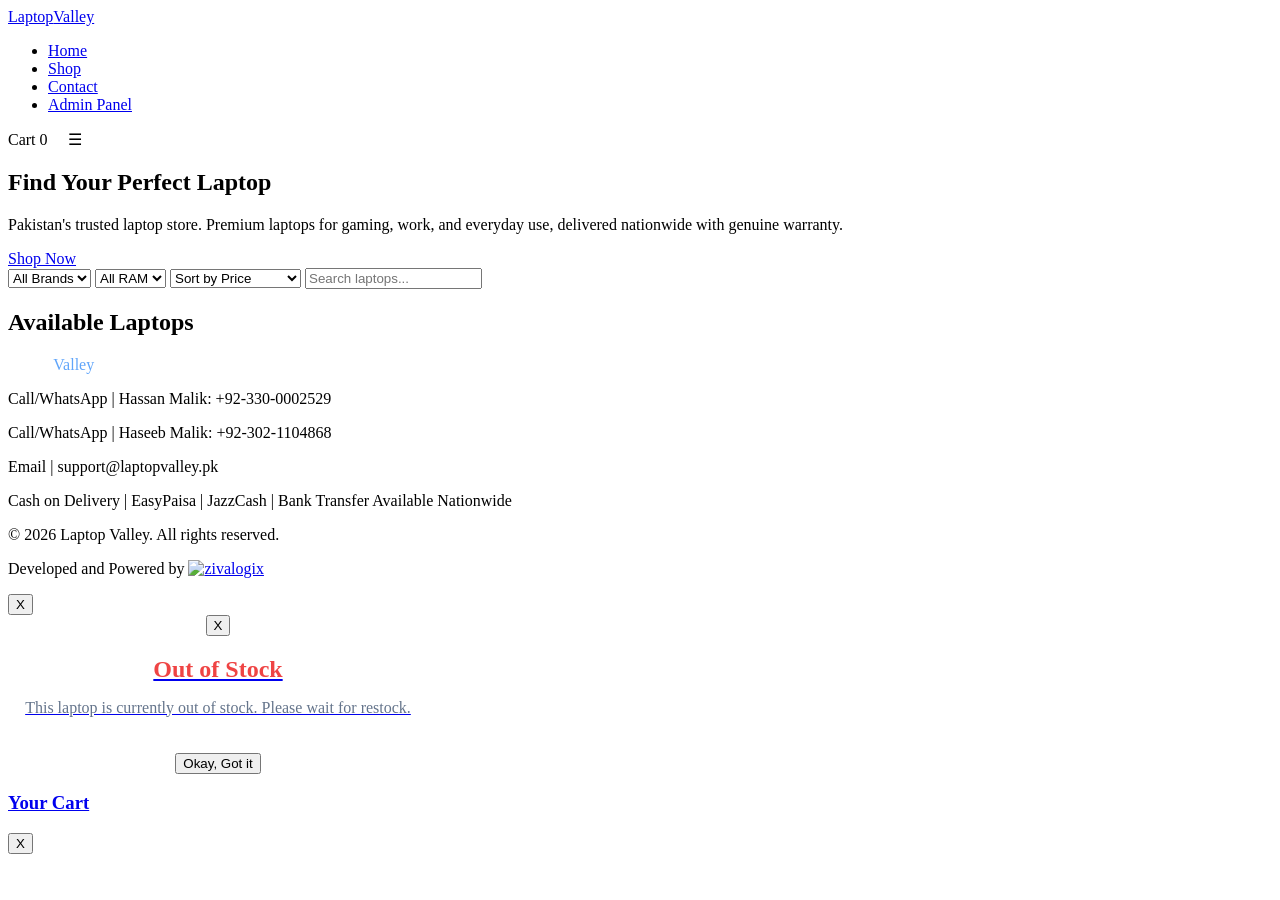
==== index.html @ 6783f276 "Uploading basic files" ====
<!DOCTYPE html>
<html lang="en">
<head>
<meta charset="UTF-8">
<meta name="viewport" content="width=device-width, initial-scale=1.0">
<title>Laptop Valley - Premium Laptops Pakistan</title>
<link rel="stylesheet" href="css/style.css">
</head>
<body>

<nav class="navbar">
  <div class="nav-content">
    <a href="index.html" class="logo">Laptop<span>Valley</span></a>
    <ul class="nav-links" id="navLinks">
      <li><a href="index.html">Home</a></li>
      <li><a href="#shop">Shop</a></li>
      <li><a href="#contact">Contact</a></li>
      <li><a href="admin.html" class="admin-link">Admin Panel</a></li>
    </ul>
    <div style="display:flex; align-items:center; gap:20px;">
      <div class="cart-icon" onclick="toggleCart()">
        Cart <span class="cart-count" id="cartCount">0</span>
      </div>
      <div class="mobile-toggle" onclick="toggleMobileMenu()">☰</div>
    </div>
  </div>
</nav>

<section class="hero">
  <h1>Find Your Perfect Laptop</h1>
  <p>Pakistan's trusted laptop store. Premium laptops for gaming, work, and everyday use, delivered nationwide with genuine warranty.</p>
  <a href="#shop" class="hero-btn">Shop Now</a>
</section>

<div class="container" id="shop">
  <div class="filter-bar">
    <select id="filterBrand" onchange="applyFilters()">
      <option value="">All Brands</option>
    </select>
    <select id="filterRam" onchange="applyFilters()">
      <option value="">All RAM</option>
      <option value="4GB">4GB</option>
      <option value="8GB">8GB</option>
      <option value="16GB">16GB</option>
      <option value="32GB">32GB</option>
      <option value="64GB">64GB</option>
    </select>
    <select id="sortPrice" onchange="applyFilters()">
      <option value="">Sort by Price</option>
      <option value="low">Price: Low to High</option>
      <option value="high">Price: High to Low</option>
    </select>
    <input type="text" id="searchBox" placeholder="Search laptops..." oninput="applyFilters()">
  </div>
</div>

<h2 class="section-title">Available Laptops</h2>
<div class="laptop-grid" id="laptopGrid"></div>

<footer id="contact">
  <div class="logo" style="justify-content:center; color:white;">Laptop<span style="color:#60a5fa">Valley</span></div>
  <p>Call/WhatsApp | Hassan Malik: +92-330-0002529</p>
  <p>Call/WhatsApp | Haseeb Malik: +92-302-1104868</p>
  <p>Email | support@laptopvalley.pk</p>
  <p>Cash on Delivery | EasyPaisa | JazzCash | Bank Transfer Available Nationwide</p>
  <p>&copy; 2026 Laptop Valley. All rights reserved.</p>
  <span id="footer-divider"></span>
  <p class="footer-credit">Developed and Powered by <a href="http://zivalogix.netlify.app/" target="_blank"><img src="https://zivalogix.netlify.app/assets/t-logo.png" alt="zivalogix"></p>
</footer>

<!-- LAPTOP DETAIL MODAL -->
<div class="modal-overlay" id="detailModal">
  <div class="modal-box">
    <button class="modal-close" onclick="closeModal()">X</button>
    <div id="modalContent"></div>
  </div>
</div>

<!-- OUT OF STOCK ALERT MODAL -->
<div class="modal-overlay" id="stockModal">
  <div class="modal-box" style="max-width:420px; text-align:center;">
    <button class="modal-close" onclick="closeStockModal()">X</button>
    <div class="stock-icon-circle">
      <div class="stock-icon-dot"></div>
    </div>
    <h2 style="color:#ef4444; margin-bottom:10px;">Out of Stock</h2>
    <p id="stockModalText" style="color:#64748b;">This laptop is currently out of stock. Please wait for restock.</p>
    <button type="button" class="btn btn-primary btn-block" style="margin-top:20px;" onclick="closeStockModal()">Okay, Got it</button>
  </div>
</div>

<div class="overlay-bg" id="overlayBg" onclick="toggleCart()"></div>
<div class="cart-sidebar" id="cartSidebar">
  <div class="cart-header">
    <h3>Your Cart</h3>
    <button onclick="toggleCart()">X</button>
  </div>
  <div class="cart-items" id="cartItemsContainer"></div>
  <div class="cart-footer" id="cartFooter"></div>
</div>

<div class="toast" id="toast"></div>

<script src="js/data.js"></script>
<script src="js/cart.js"></script>
<script src="js/store.js"></script>
</body>
</html>
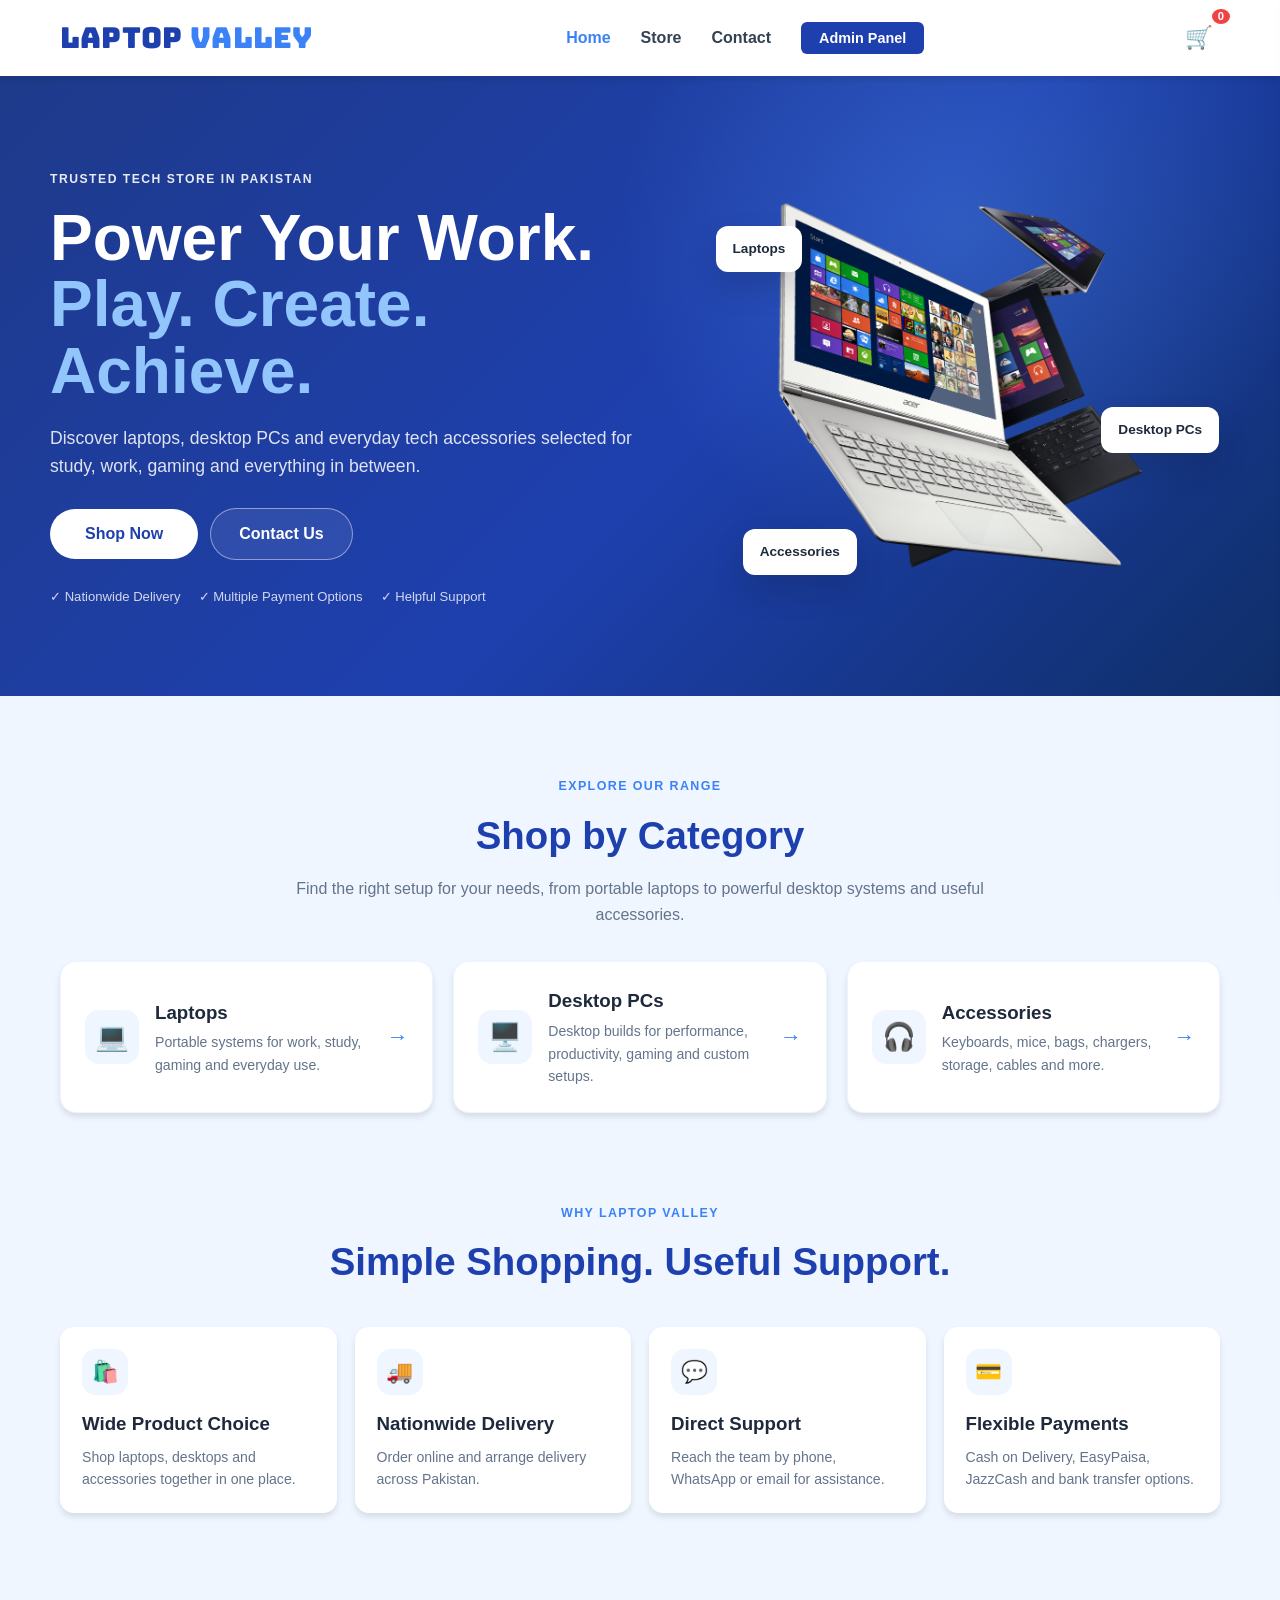
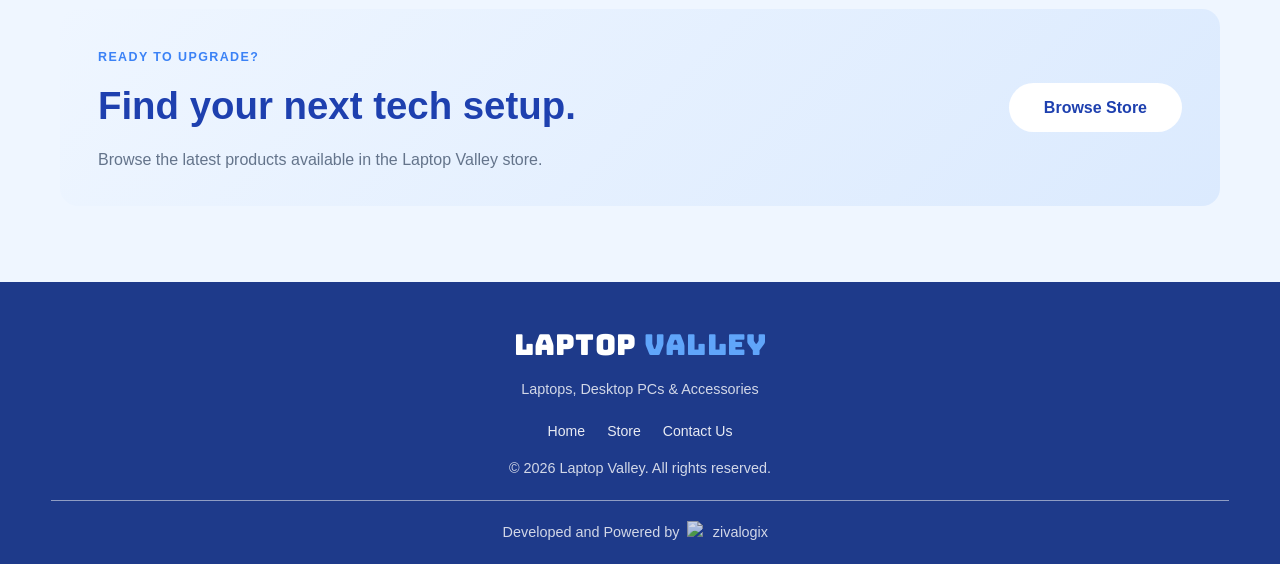
==== commit 336d0a48: "Revise index.html with updated content and links Updated the index.html file with new content, inclu" ====
--- a/index.html
+++ b/index.html
@@ -3,69 +3,202 @@
 <head>
 <meta charset="UTF-8">
 <meta name="viewport" content="width=device-width, initial-scale=1.0">
-<title>Laptop Valley - Premium Laptops Pakistan</title>
-<link rel="stylesheet" href="css/style.css">
+<title>Home | Laptop Valley</title>
+<link rel="stylesheet" href="css/style.css?v=10">
+<link rel="shortcut icon" href="assets/favicon.png" type="image/x-icon">
 </head>
 <body>
-
 <nav class="navbar">
   <div class="nav-content">
-    <a href="index.html" class="logo">Laptop<span>Valley</span></a>
+    <a href="#home" class="logo" data-page-link="home" aria-label="Laptop Valley Home">LAPTOP<span>VALLEY</span></a>
     <ul class="nav-links" id="navLinks">
-      <li><a href="index.html">Home</a></li>
-      <li><a href="#shop">Shop</a></li>
-      <li><a href="#contact">Contact</a></li>
-      <li><a href="admin.html" class="admin-link">Admin Panel</a></li>
+      <li><a href="/#home" data-page-link="home">Home</a></li>
+      <li><a href="/#store" data-page-link="store">Store</a></li>
+      <li><a href="/#contact" data-page-link="contact">Contact</a></li>
+      <li><a href="/admin.html" class="admin-link">Admin Panel</a></li>
     </ul>
-    <div style="display:flex; align-items:center; gap:20px;">
-      <div class="cart-icon" onclick="toggleCart()">
-        Cart <span class="cart-count" id="cartCount">0</span>
-      </div>
-      <div class="mobile-toggle" onclick="toggleMobileMenu()">☰</div>
+    <div class="nav-actions">
+      <button type="button" class="cart-icon" onclick="toggleCart()" aria-label="Shopping cart">
+        🛒 <span class="cart-count" id="cartCount">0</span>
+      </button>
+      <button type="button" class="mobile-toggle" onclick="toggleMobileMenu()" aria-label="Open menu">☰</button>
     </div>
   </div>
 </nav>
 
-<section class="hero">
-  <h1>Find Your Perfect Laptop</h1>
-  <p>Pakistan's trusted laptop store. Premium laptops for gaming, work, and everyday use, delivered nationwide with genuine warranty.</p>
-  <a href="#shop" class="hero-btn">Shop Now</a>
-</section>
-
-<div class="container" id="shop">
-  <div class="filter-bar">
-    <select id="filterBrand" onchange="applyFilters()">
-      <option value="">All Brands</option>
-    </select>
-    <select id="filterRam" onchange="applyFilters()">
-      <option value="">All RAM</option>
-      <option value="4GB">4GB</option>
-      <option value="8GB">8GB</option>
-      <option value="16GB">16GB</option>
-      <option value="32GB">32GB</option>
-      <option value="64GB">64GB</option>
-    </select>
-    <select id="sortPrice" onchange="applyFilters()">
-      <option value="">Sort by Price</option>
-      <option value="low">Price: Low to High</option>
-      <option value="high">Price: High to Low</option>
-    </select>
-    <input type="text" id="searchBox" placeholder="Search laptops..." oninput="applyFilters()">
-  </div>
-</div>
-
-<h2 class="section-title">Available Laptops</h2>
-<div class="laptop-grid" id="laptopGrid"></div>
-
-<footer id="contact">
-  <div class="logo" style="justify-content:center; color:white;">Laptop<span style="color:#60a5fa">Valley</span></div>
-  <p>Call/WhatsApp | Hassan Malik: +92-330-0002529</p>
-  <p>Call/WhatsApp | Haseeb Malik: +92-302-1104868</p>
-  <p>Email | support@laptopvalley.pk</p>
-  <p>Cash on Delivery | EasyPaisa | JazzCash | Bank Transfer Available Nationwide</p>
+<main>
+  <!-- ============================= HOME ============================= -->
+  <section class="app-view landing-page-view" id="homeView" data-view="home">
+    <section class="landing-hero">
+      <div class="landing-hero-content">
+        <span class="landing-eyebrow">Trusted Tech Store in Pakistan</span>
+        <h1>Power Your Work.<br><span>Play. Create. Achieve.</span></h1>
+        <p>Discover laptops, desktop PCs and everyday tech accessories selected for study, work, gaming and everything in between.</p>
+        <div class="landing-hero-actions">
+          <a href="#store" class="hero-btn" data-page-link="store">Shop Now</a>
+          <a href="#contact" class="landing-secondary-btn" data-page-link="contact">Contact Us</a>
+        </div>
+        <div class="landing-trust-row">
+          <span>✓ Nationwide Delivery</span>
+          <span>✓ Multiple Payment Options</span>
+          <span>✓ Helpful Support</span>
+        </div>
+      </div>
+      <div class="landing-hero-art" aria-label="Featured product image">
+        <div class="hero-image-frame" id="homeLaptopImageSlot" aria-label="Featured laptop image">
+          <!-- Replace assets/home-laptop.png with your preferred laptop PNG.
+               The image frame keeps the same 1.15:1 display size. -->
+          <img src="assets/hero-img.png" alt="" class="home-laptop-image">
+        </div>
+        <div class="hero-floating-card hero-floating-one">Laptops</div>
+        <div class="hero-floating-card hero-floating-two">Desktop PCs</div>
+        <div class="hero-floating-card hero-floating-three">Accessories</div>
+      </div>
+    </section>
+
+    <section class="landing-section">
+      <div class="landing-section-heading">
+        <span>Explore our range</span>
+        <h2>Shop by Category</h2>
+        <p>Find the right setup for your needs, from portable laptops to powerful desktop systems and useful accessories.</p>
+      </div>
+      <div class="category-grid">
+        <a href="#store?category=Laptop" class="category-card" data-page-link="store">
+          <div class="category-icon">💻</div>
+          <div><h3>Laptops</h3><p>Portable systems for work, study, gaming and everyday use.</p></div>
+          <span class="category-arrow">→</span>
+        </a>
+        <a href="#store?category=Desktop%20PC" class="category-card" data-page-link="store">
+          <div class="category-icon">🖥️</div>
+          <div><h3>Desktop PCs</h3><p>Desktop builds for performance, productivity, gaming and custom setups.</p></div>
+          <span class="category-arrow">→</span>
+        </a>
+        <a href="#store?category=Accessories" class="category-card" data-page-link="store">
+          <div class="category-icon">🎧</div>
+          <div><h3>Accessories</h3><p>Keyboards, mice, bags, chargers, storage, cables and more.</p></div>
+          <span class="category-arrow">→</span>
+        </a>
+      </div>
+    </section>
+
+    <section class="landing-section landing-benefits-section">
+      <div class="landing-section-heading">
+        <span>Why Laptop Valley</span>
+        <h2>Simple Shopping. Useful Support.</h2>
+      </div>
+      <div class="benefit-grid">
+        <div class="benefit-card"><div class="benefit-icon">🛍️</div><h3>Wide Product Choice</h3><p>Shop laptops, desktops and accessories together in one place.</p></div>
+        <div class="benefit-card"><div class="benefit-icon">🚚</div><h3>Nationwide Delivery</h3><p>Order online and arrange delivery across Pakistan.</p></div>
+        <div class="benefit-card"><div class="benefit-icon">💬</div><h3>Direct Support</h3><p>Reach the team by phone, WhatsApp or email for assistance.</p></div>
+        <div class="benefit-card"><div class="benefit-icon">💳</div><h3>Flexible Payments</h3><p>Cash on Delivery, EasyPaisa, JazzCash and bank transfer options.</p></div>
+      </div>
+    </section>
+
+    <section class="landing-cta">
+      <div>
+        <span>Ready to upgrade?</span>
+        <h2>Find your next tech setup.</h2>
+        <p>Browse the latest products available in the Laptop Valley store.</p>
+      </div>
+      <a href="#store" class="hero-btn" data-page-link="store">Browse Store</a>
+    </section>
+  </section>
+
+  <!-- ============================= STORE ============================= -->
+  <section class="app-view store-page-view" id="storeView" data-view="store">
+    <section class="hero">
+      <h1>Find Laptops & Tech Essentials</h1>
+      <p>Pakistan's trusted laptop & accessories store. Shop premium laptops, desktop PCs and essential tech gear for work, gaming, study, and everyday use.</p>
+    </section>
+
+    <div class="container store-controls" id="shop">
+      <div class="filter-bar">
+        <select id="filterCategory" onchange="applyFilters()" aria-label="Filter by category">
+          <option value="">All Products</option>
+          <option value="Laptop">Laptops</option>
+          <option value="Accessories">Accessories</option>
+          <option value="Desktop PC">Desktop PCs</option>
+        </select>
+        <select id="filterBrand" onchange="applyFilters()" aria-label="Filter by brand">
+          <option value="">All Brands</option>
+        </select>
+        <select id="filterRam" onchange="applyFilters()" aria-label="Filter by RAM">
+          <option value="">All RAM</option>
+          <option value="4GB">4GB</option>
+          <option value="8GB">8GB</option>
+          <option value="16GB">16GB</option>
+          <option value="32GB">32GB</option>
+          <option value="64GB">64GB</option>
+        </select>
+        <select id="sortPrice" onchange="applyFilters()" aria-label="Sort by price">
+          <option value="">Sort by Price</option>
+          <option value="low">Price: Low to High</option>
+          <option value="high">Price: High to Low</option>
+        </select>
+        <input type="text" id="searchBox" placeholder="Search laptops, desktops & accessories..." oninput="applyFilters()" aria-label="Search products">
+      </div>
+    </div>
+
+    <h2 class="section-title" id="shopTitle">Available Products</h2>
+    <div class="laptop-grid" id="laptopGrid"></div>
+  </section>
+
+  <!-- ============================= CONTACT ============================= -->
+  <section class="app-view contact-page-view" id="contactView" data-view="contact">
+    <div class="contact-page">
+      <section class="contact-hero">
+        <span class="landing-eyebrow">We're here to help</span>
+        <h1>Contact Laptop Valley</h1>
+        <p>Questions about a product, an order, delivery or availability? Reach out directly using any of the options below.</p>
+      </section>
+
+      <section class="contact-content">
+        <div class="contact-grid">
+          <a class="contact-card" href="tel:+923300002529">
+            <div class="contact-card-icon">📞</div>
+            <div><span>Call / WhatsApp</span><h3>+92 330 0002529</h3><p>Hassan Malik</p></div>
+          </a>
+          <a class="contact-card" href="tel:+923021104868">
+            <div class="contact-card-icon">📱</div>
+            <div><span>Call / WhatsApp</span><h3>+92 302 1104868</h3><p>Haseeb Malik</p></div>
+          </a>
+          <a class="contact-card" href="mailto:support@laptopvalley.pk">
+            <div class="contact-card-icon">✉️</div>
+            <div><span>Email</span><h3>support@laptopvalley.pk</h3><p>For general questions and support</p></div>
+          </a>
+        </div>
+
+        <div class="contact-lower-grid">
+          <div class="card contact-info-card">
+            <h2>Ordering & Payment</h2>
+            <p>Orders can be placed directly through the Store. After checkout, the team will contact you to confirm order details and delivery.</p>
+            <div class="contact-payment-list">
+              <span>Cash on Delivery</span><span>EasyPaisa</span><span>JazzCash</span><span>Bank Transfer</span>
+            </div>
+            <a href="#store" class="btn btn-primary" data-page-link="store" style="display:inline-flex; margin-top:18px;">Go to Store</a>
+          </div>
+          <div class="card contact-info-card">
+            <h2>Need help choosing?</h2>
+            <p>Tell us your budget, preferred brand and what you need the device for. We can help you find a suitable laptop, desktop PC or accessory.</p>
+            <a href="https://wa.me/923300002529" target="_blank" rel="noopener noreferrer" class="btn btn-outline" style="display:inline-flex; margin-top:18px;">Chat on WhatsApp</a>
+          </div>
+        </div>
+      </section>
+    </div>
+  </section>
+</main>
+
+<footer>
+  <div class="logo footer-logo">Laptop<span>Valley</span></div>
+  <p class="footer-tagline">Laptops, Desktop PCs & Accessories</p>
+  <div class="footer-links">
+    <a href="#home" data-page-link="home">Home</a>
+    <a href="#store" data-page-link="store">Store</a>
+    <a href="#contact" data-page-link="contact">Contact Us</a>
+  </div>
   <p>&copy; 2026 Laptop Valley. All rights reserved.</p>
   <span id="footer-divider"></span>
-  <p class="footer-credit">Developed and Powered by <a href="http://zivalogix.netlify.app/" target="_blank"><img src="https://zivalogix.netlify.app/assets/t-logo.png" alt="zivalogix"></p>
+  <p class="footer-credit">Developed and Powered by <a href="https://zivalogix.freehosting.dev/" target="_blank" rel="noopener noreferrer"><img src="https://zivalogix.freehosting.dev/assets/t-logo.png" alt="zivalogix"></a></p>
 </footer>
 
 <!-- LAPTOP DETAIL MODAL -->
@@ -80,20 +213,19 @@
 <div class="modal-overlay" id="stockModal">
   <div class="modal-box" style="max-width:420px; text-align:center;">
     <button class="modal-close" onclick="closeStockModal()">X</button>
-    <div class="stock-icon-circle">
-      <div class="stock-icon-dot"></div>
-    </div>
+    <div class="stock-icon-circle"><div class="stock-icon-dot"></div></div>
     <h2 style="color:#ef4444; margin-bottom:10px;">Out of Stock</h2>
-    <p id="stockModalText" style="color:#64748b;">This laptop is currently out of stock. Please wait for restock.</p>
+    <p id="stockModalText" style="color:#64748b;">This product is currently out of stock. Please wait for restock.</p>
     <button type="button" class="btn btn-primary btn-block" style="margin-top:20px;" onclick="closeStockModal()">Okay, Got it</button>
   </div>
 </div>
 
+<!-- GLOBAL CART: available from Home, Store and Contact views -->
 <div class="overlay-bg" id="overlayBg" onclick="toggleCart()"></div>
 <div class="cart-sidebar" id="cartSidebar">
   <div class="cart-header">
     <h3>Your Cart</h3>
-    <button onclick="toggleCart()">X</button>
+    <button onclick="toggleCart()" aria-label="Close cart">X</button>
   </div>
   <div class="cart-items" id="cartItemsContainer"></div>
   <div class="cart-footer" id="cartFooter"></div>
@@ -101,8 +233,9 @@
 
 <div class="toast" id="toast"></div>
 
-<script src="js/data.js"></script>
-<script src="js/cart.js"></script>
-<script src="js/store.js"></script>
+<script src="js/data.js?v=10"></script>
+<script src="js/cart.js?v=10"></script>
+<script src="js/store.js?v=11"></script>
+<script src="js/site.js?v=10"></script>
 </body>
-</html>+</html>
--- a/css/style.css
+++ b/css/style.css
@@ -0,0 +1,1440 @@
+@import url('https://fonts.googleapis.com/css2?family=Bungee&family=Righteous&display=swap');
+
+:root {
+  --primary-blue: #1e40af;
+  --secondary-blue: #3b82f6;
+  --light-blue: #eff6ff;
+  --accent-blue: #60a5fa;
+  --dark-blue: #1e3a8a;
+  --white: #ffffff;
+  --gray: #64748b;
+  --light-gray: #f1f5f9;
+  --danger: #ef4444;
+  --success: #22c55e;
+  --shadow: 0 4px 6px rgba(0,0,0,0.1);
+}
+
+* { margin:0; padding:0; box-sizing:border-box; }
+
+body {
+  font-family: 'Segoe UI', Tahoma, Geneva, Verdana, sans-serif;
+  background: var(--light-blue);
+  color: #1e293b;
+  line-height: 1.6;
+}
+
+a { text-decoration:none; color:inherit; }
+ul { list-style:none; }
+img { max-width:100%; display:block; }
+
+#view-store-btn {
+  color:white; 
+  margin-right:40px;
+  border: 2px solid white;
+  padding: 6px 10px;
+  /* border: none; */
+  border-radius: 8px;
+  cursor: pointer;
+  font-weight: 600;
+  font-size: 0.9rem;
+  transition: .3s;
+}
+
+#view-store-btn:hover {
+  color: #1E3A8A;
+  background-color: white;
+}
+
+
+.container {
+  max-width: 1200px;
+  margin: 0 auto;
+  padding: 0 20px;
+}
+
+.navbar {
+  background: var(--white);
+  box-shadow: var(--shadow);
+  position: sticky;
+  top: 0;
+  z-index: 100;
+}
+
+.nav-content {
+  display:flex;
+  justify-content:space-between;
+  align-items:center;
+  padding: 15px 20px;
+  max-width:1200px;
+  margin:0 auto;
+}
+
+.logo {
+  font-size: 1.8rem;
+  font-weight: 800;
+  color: var(--primary-blue);
+  display:flex;
+  align-items:center;
+  gap:8px;
+  font-family: "Bungee", sans-serif;
+  font-weight: 500;
+  letter-spacing: 0.2px;
+}
+.logo span { color: var(--secondary-blue); }
+.navbar .logo { letter-spacing: 0.2px; }
+
+
+.nav-links {
+  display:flex;
+  gap: 30px;
+  align-items:center;
+}
+
+.nav-links a {
+  font-weight:600;
+  color:#334155;
+  transition:.3s;
+}
+.nav-links a:hover { color: var(--secondary-blue); }
+
+.cart-icon {
+  position:relative;
+  font-size:1.4rem;
+  cursor:pointer;
+}
+
+.cart-count {
+  position:absolute;
+  top:-8px;
+  right:-10px;
+  background:var(--danger);
+  color:white;
+  font-size:0.7rem;
+  padding:2px 6px;
+  border-radius:50%;
+  font-weight:bold;
+}
+
+.admin-link {
+  background: var(--primary-blue);
+  color: white !important;
+  padding: 8px 18px;
+  border-radius: 6px;
+  font-size: 0.9rem;
+}
+
+.mobile-toggle { display:none; font-size:1.5rem; cursor:pointer; color: #dcfce7; background-color: var(--secondary-blue);  padding: 1px 8px; border-radius: 11px; margin-left: 10px;}
+
+.hero {
+  background: linear-gradient(135deg, var(--dark-blue), var(--secondary-blue));
+  color:white;
+  padding: 60px 20px;
+  text-align:center;
+}
+
+.hero h1 { font-size: 2.8rem; margin-bottom:15px; }
+.hero p { font-size: 1.2rem; opacity:0.9; max-width:600px; margin:0 auto 25px; }
+
+.hero-btn {
+  display:inline-block;
+  background:white;
+  color: var(--primary-blue);
+  padding: 12px 35px;
+  border-radius: 30px;
+  font-weight:700;
+  transition:.3s;
+}
+.hero-btn:hover { transform: translateY(-3px); box-shadow: var(--shadow); }
+
+.filter-bar {
+  background:white;
+  padding: 20px;
+  margin: 25px auto;
+  border-radius:10px;
+  box-shadow: var(--shadow);
+  display:flex;
+  gap:15px;
+  flex-wrap:wrap;
+  align-items:center;
+  max-width:1200px;
+}
+
+.filter-bar select, .filter-bar input {
+  padding: 10px 15px;
+  border:2px solid var(--light-blue);
+  border-radius:8px;
+  font-size:0.95rem;
+  outline:none;
+}
+.filter-bar select:focus, .filter-bar input:focus { border-color: var(--secondary-blue); }
+
+.section-title {
+  text-align:center;
+  font-size:2rem;
+  color: var(--primary-blue);
+  margin: 40px 0 25px;
+}
+
+.laptop-grid {
+  display:grid;
+  grid-template-columns: repeat(auto-fill, minmax(270px, 1fr));
+  gap:25px;
+  padding: 0 20px 60px;
+  max-width:1200px;
+  margin:0 auto;
+}
+
+.laptop-card {
+  background:white;
+  border-radius:12px;
+  overflow:hidden;
+  box-shadow: var(--shadow);
+  transition: transform .3s, box-shadow .3s;
+  display:flex;
+  flex-direction:column;
+}
+
+.laptop-card:hover {
+  transform: translateY(-8px);
+  box-shadow: 0 10px 20px rgba(30,64,175,0.15);
+}
+
+.laptop-img {
+  height: 200px;
+  background: var(--light-gray);
+  display:flex;
+  align-items:center;
+  justify-content:center;
+  overflow:hidden;
+}
+.laptop-img img { height:100%; object-fit:contain; }
+
+.laptop-info { padding: 18px; flex:1; display:flex; flex-direction:column; }
+
+.laptop-brand {
+  color: var(--secondary-blue);
+  font-size:0.8rem;
+  font-weight:700;
+  text-transform:uppercase;
+  letter-spacing: 1px;
+}
+
+.laptop-name { font-size:1.15rem; font-weight:700; margin: 5px 0 10px; color:#1e293b; }
+
+.laptop-specs {
+  font-size:0.85rem;
+  color: var(--gray);
+  margin-bottom:12px;
+  flex:1;
+}
+.laptop-specs li {
+  margin-bottom:6px;
+  display:flex;
+  align-items:center;
+  gap:8px;
+}
+.laptop-specs li::before {
+  content:"";
+  display:inline-block;
+  width:6px;
+  height:6px;
+  min-width:6px;
+  background: var(--secondary-blue);
+  border-radius:50%;
+  flex-shrink:0;
+}
+
+.laptop-price-row {
+  display:flex;
+  justify-content:space-between;
+  align-items:center;
+  margin-top:auto;
+}
+
+.laptop-price { font-size:1.4rem; font-weight:800; color: var(--primary-blue); }
+.stock-badge { font-size:0.75rem; padding:3px 10px; border-radius:12px; font-weight:600; white-space:nowrap; }
+.in-stock { background:#dcfce7; color:#166534; }
+.out-stock { background:#fee2e2; color:#991b1b; }
+.low-stock { background:#fef3c7; color:#92400e; }
+
+
+.laptop-actions { display:flex; gap:8px; margin-top:12px; }
+
+.btn {
+  padding: 10px 16px;
+  border:none;
+  border-radius:8px;
+  cursor:pointer;
+  font-weight:600;
+  font-size:0.9rem;
+  transition:.3s;
+}
+
+.btn-primary { background: var(--primary-blue); color:white; flex:1; }
+.btn-primary:hover { background: var(--dark-blue); }
+.btn-outline { background:transparent; border:2px solid var(--secondary-blue); color:var(--secondary-blue); }
+.btn-outline:hover { background: var(--light-blue); }
+.btn-danger { background: var(--danger); color:white; }
+.btn-success { background: var(--success); color:white; }
+.btn-block { width:100%; }
+.btn:disabled { opacity:0.5; cursor:not-allowed; }
+
+.modal-overlay {
+  display:none;
+  position:fixed;
+  top:0; left:0; right:0; bottom:0;
+  background:rgba(15,23,42,0.6);
+  z-index:1000;
+  align-items:center;
+  justify-content:center;
+  padding:20px;
+  overflow-y:auto;
+}
+.modal-overlay.active { display:flex; }
+
+.modal-box {
+  background:white;
+  border-radius:14px;
+  max-width:700px;
+  width:100%;
+  max-height:90vh;
+  overflow-y:auto;
+  padding:30px;
+  position:relative;
+}
+
+.modal-close {
+  position:absolute;
+  top:15px; right:20px;
+  font-size:1.5rem;
+  cursor:pointer;
+  color:var(--gray);
+  background:none;
+  border:none;
+}
+
+.detail-grid {
+  display:grid;
+  grid-template-columns: 1fr 1fr;
+  gap:20px;
+  margin-top:20px;
+}
+@media(max-width:600px){ .detail-grid{grid-template-columns:1fr;} }
+
+.spec-table { width:100%; border-collapse:collapse; margin-top:15px; }
+.spec-table tr { border-bottom:1px solid var(--light-gray); }
+.spec-table td { padding:8px 0; font-size:0.9rem; }
+.spec-table td:first-child { font-weight:600; color:var(--gray); width:40%; }
+
+.cart-sidebar {
+  position:fixed;
+  top:0; right:-420px;
+  width:400px;
+  max-width:90vw;
+  height:100vh;
+  background:white;
+  box-shadow:-5px 0 20px rgba(0,0,0,0.15);
+  z-index:1001;
+  transition: right .35s ease;
+  display:flex;
+  flex-direction:column;
+}
+.cart-sidebar.active { right:0; }
+
+.cart-header {
+  padding:20px;
+  background: var(--primary-blue);
+  color:white;
+  display:flex;
+  justify-content:space-between;
+  align-items:center;
+}
+.cart-header h3 { font-size:1.3rem; }
+.cart-header button { background:none; border:none; color:white; font-size:1.5rem; cursor:pointer; }
+
+.cart-items { flex:1; overflow-y:auto; padding:15px; }
+
+.cart-item {
+  display:flex;
+  gap:12px;
+  padding:12px 0;
+  border-bottom:1px solid var(--light-gray);
+}
+.cart-item img { width:70px; height:70px; object-fit:contain; background:var(--light-gray); border-radius:8px; }
+.cart-item-info { flex:1; }
+.cart-item-info h4 { font-size:0.95rem; margin-bottom:4px; }
+.cart-item-price { color:var(--primary-blue); font-weight:700; }
+.qty-controls { display:flex; align-items:center; gap:8px; margin-top:6px; }
+.qty-controls button {
+  width:26px; height:26px; border-radius:50%; border:1px solid var(--gray);
+  background:white; cursor:pointer; font-weight:bold;
+}
+.qty-controls button:disabled { opacity:0.4; cursor:not-allowed; }
+.remove-item { color:var(--danger); font-size:0.8rem; cursor:pointer; margin-top:6px; display:inline-block; }
+
+.cart-footer { padding:20px; border-top:1px solid var(--light-gray); }
+.cart-total-row { display:flex; justify-content:space-between; font-size:1.2rem; font-weight:700; margin-bottom:15px; }
+
+.empty-cart { text-align:center; padding:60px 20px; color:var(--gray); }
+
+.overlay-bg {
+  display:none;
+  position:fixed; inset:0; background:rgba(0,0,0,0.4); z-index:1000;
+}
+.overlay-bg.active { display:block; }
+
+/* STOCK ALERT MODAL */
+.stock-icon-circle {
+  width:70px;
+  height:70px;
+  background:#fee2e2;
+  border-radius:50%;
+  display:flex;
+  align-items:center;
+  justify-content:center;
+  margin:0 auto 20px;
+}
+.stock-icon-dot {
+  width:10px;
+  height:10px;
+  background:var(--danger);
+  border-radius:50%;
+}
+
+footer {
+  background: var(--dark-blue);
+  color:white;
+  padding:40px 20px 20px;
+  text-align:center;
+  margin-top:40px;
+}
+footer p { opacity:0.8; font-size:0.9rem; margin-top:15px; }
+
+.form-group { margin-bottom:18px; }
+.form-group label { display:block; margin-bottom:6px; font-weight:600; font-size:0.9rem; }
+.form-group input, .form-group select, .form-group textarea {
+  width:100%;
+  padding:11px 14px;
+  border:2px solid var(--light-blue);
+  border-radius:8px;
+  font-size:0.95rem;
+  outline:none;
+  font-family:inherit;
+}
+
+.password-wrapper {
+  position: relative;
+  width: 100%;
+}
+
+.password-wrapper input {
+  width: 100%;
+  padding-right: 45px;
+}
+
+.toggle-eye {
+  position: absolute;
+  right: 14px;
+  top: 50%;
+  transform: translateY(-50%);
+  cursor: pointer;
+  color: var(--gray);
+  display: flex;
+  align-items: center;
+  user-select: none;
+}
+
+.toggle-eye:hover {
+  color: var(--secondary-blue);
+}
+
+.form-group input:focus, .form-group select:focus, .form-group textarea:focus {
+  border-color: var(--secondary-blue);
+}
+.form-row { display:grid; grid-template-columns:1fr 1fr; gap:15px; }
+@media(max-width:600px){ .form-row{grid-template-columns:1fr;} }
+
+.card {
+  background:white;
+  border-radius:12px;
+  box-shadow: var(--shadow);
+  padding:30px;
+}
+
+.checkout-wrapper {
+  max-width:1000px;
+  margin:30px auto;
+  display:grid;
+  grid-template-columns: 1.3fr 1fr;
+  gap:25px;
+  padding:0 20px 60px;
+}
+@media(max-width:800px){ .checkout-wrapper{grid-template-columns:1fr;} }
+
+.order-summary-item {
+  display:flex;
+  justify-content:space-between;
+  padding:10px 0;
+  border-bottom:1px solid var(--light-gray);
+  font-size:0.9rem;
+}
+
+.summary-total {
+  display:flex;
+  justify-content:space-between;
+  font-size:1.3rem;
+  font-weight:800;
+  color:var(--primary-blue);
+  padding-top:15px;
+  margin-top:10px;
+  border-top:2px solid var(--light-blue);
+}
+
+.contact-note {
+  background: var(--light-blue);
+  border-left:4px solid var(--secondary-blue);
+  padding:15px;
+  border-radius:8px;
+  font-size:0.85rem;
+  margin-top:15px;
+}
+
+.admin-body { background: var(--light-gray); min-height:100vh; }
+
+.admin-login {
+  max-width:400px;
+  margin:100px auto;
+  background:white;
+  padding:40px;
+  border-radius:14px;
+  box-shadow: var(--shadow);
+  text-align:center;
+  position: relative;
+}
+
+.back-to-store-btn {
+    position: absolute;
+    top: 5px;
+    right: 5px;
+    background: var(--light-blue);
+    color: var(--primary-blue);
+    padding: 4px 10px;
+    border-radius: 4px;
+    font-size: 0.7rem;
+    font-weight: 600;
+    transition: 0.3s;
+}
+
+.back-to-store-btn:hover {
+  background: var(--secondary-blue);
+  color: white;
+}
+
+.admin-header {
+  background: var(--dark-blue);
+  color:white;
+  padding:18px 30px;
+  display:flex;
+  justify-content:space-between;
+  align-items:center;
+}
+
+.admin-container { max-width:1200px; margin:0 auto; padding:25px 20px; }
+
+.admin-tabs { display:flex; gap:10px; margin-bottom:25px; flex-wrap:wrap; }
+.tab-btn {
+  padding:10px 22px;
+  background:white;
+  border:2px solid var(--light-blue);
+  border-radius:8px;
+  cursor:pointer;
+  font-weight:600;
+  color:var(--gray);
+}
+.tab-btn.active { background: var(--primary-blue); color:white; border-color:var(--primary-blue); }
+
+.tab-content { display:none; }
+.tab-content.active { display:block; }
+
+.stats-grid {
+  display:grid;
+  grid-template-columns: repeat(auto-fit, minmax(200px,1fr));
+  gap:20px;
+  margin-bottom:25px;
+}
+.stat-card {
+  background:white;
+  padding:22px;
+  border-radius:12px;
+  box-shadow:var(--shadow);
+  border-left:5px solid var(--secondary-blue);
+}
+.stat-card h4 { color:var(--gray); font-size:0.85rem; text-transform:uppercase; }
+.stat-card .num { font-size:2rem; font-weight:800; color:var(--primary-blue); margin-top:5px; }
+
+.admin-table { width:100%; border-collapse:collapse; background:white; border-radius:10px; overflow:hidden; }
+.admin-table th { background: var(--primary-blue); color:white; padding:12px; text-align:left; font-size:0.85rem; }
+.admin-table td { padding:12px; border-bottom:1px solid var(--light-gray); font-size:0.85rem; }
+.admin-table tr:hover { background: var(--light-blue); }
+.table-wrap { overflow-x:auto; background:white; border-radius:10px; box-shadow:var(--shadow); }
+
+.action-btns { display:flex; gap:6px; flex-wrap:wrap; }
+.icon-btn { padding:6px 10px; font-size:0.8rem; }
+
+.badge { padding:3px 10px; border-radius:12px; font-size:0.75rem; font-weight:600; }
+.badge-pending { background:#fef3c7; color:#92400e; }
+.badge-confirmed { background:#dcfce7; color:#166534; }
+.badge-declined { background:#fee2e2; color:#991b1b; }
+.badge-refund { background:#fef3c7; color:#92400e; }
+
+/* Status dropdown styling */
+.status-dropdown {
+  padding: 6px 10px;
+  border: 2px solid var(--light-blue);
+  border-radius: 6px;
+  font-size: 0.8rem;
+  font-weight: 600;
+  background: white;
+  cursor: pointer;
+  outline: none;
+  font-family: inherit;
+  min-width: 110px;
+}
+
+.status-dropdown:focus {
+  border-color: var(--secondary-blue);
+}
+
+.status-dropdown[data-current="confirmed"] {
+  background: #dcfce7;
+  color: #166534;
+  border-color: #86efac;
+}
+
+.status-dropdown[data-current="declined"] {
+  background: #fee2e2;
+  color: #991b1b;
+  border-color: #fca5a5;
+}
+
+.status-dropdown[data-current="refund"] {
+  background: #fef3c7;
+  color: #92400e;
+  border-color: #fde68a;
+}
+
+.status-dropdown[data-current="pending"] {
+  background: #fef3c7;
+  color: #92400e;
+  border-color: #fde68a;
+}
+.error-text { color: var(--danger); font-size: 0.85rem; margin-top: 10px; text-align:center; }
+
+.toast {
+  position:fixed;
+  top:20px; right:20px;
+  background: var(--success);
+  color:white;
+  padding:15px 25px;
+  border-radius:8px;
+  box-shadow:var(--shadow);
+  z-index:2000;
+  display:none;
+}
+.toast.error { background: var(--danger); }
+
+@media(max-width:768px){
+  .nav-links {
+    position:fixed; top:70px; right:-100%;
+    background:white; flex-direction:column;
+    width:250px; height:calc(100vh - 70px);
+    padding:30px 20px; transition:.3s;
+    box-shadow:-5px 0 15px rgba(0,0,0,0.1);
+  }
+  .nav-links.active { right:0; }
+  .mobile-toggle { display:block; margin-left: 10px;}
+  .hero h1 { font-size:2rem; }
+}
+
+#footer-divider {
+  display: block;
+  width: 95%;
+  height: 1px;
+  background-color: rgba(255, 255, 255, 0.5);
+  margin: 20px auto;
+}
+
+.footer-credit {
+  color: white;
+  text-decoration: none;
+  transition: color 0.3s;
+  display: flex;
+  align-items: center;
+  justify-content: center;
+  flex-direction: row;
+}
+
+.footer-credit img {
+  width: 90px;
+  height: auto;
+  vertical-align: middle;
+  margin-left: 8px;
+}
+
+
+/* Laptop image upload + details gallery */
+.image-upload-intro p, .image-help-text { margin:4px 0 0; color:var(--gray); font-size:.82rem; }
+.image-upload-grid { display:grid; grid-template-columns:repeat(3,minmax(0,1fr)); gap:15px; margin:6px 0 18px; }
+.image-upload-slot { background:#f8fafc; border:1px dashed #cbd5e1; border-radius:10px; padding:13px; }
+.image-upload-slot > label:first-child { display:block; font-weight:700; margin-bottom:8px; color:#334155; }
+.image-upload-slot input[type="file"] { width:100%; font-size:.8rem; }
+.image-remove-option { display:block; margin-top:9px; color:#64748b; font-size:.78rem; }
+.image-remove-option input { margin-right:5px; }
+.current-images-panel { border:1px solid #dbeafe; background:#eff6ff; border-radius:10px; padding:14px; margin-bottom:15px; }
+.current-images-title { font-weight:700; color:#1e40af; margin-bottom:10px; }
+.current-images-grid { display:grid; grid-template-columns:repeat(3,minmax(0,1fr)); gap:12px; }
+.current-image-card { background:white; border-radius:8px; padding:8px; border:1px solid #dbeafe; }
+.current-image-card img { width:100%; height:120px; object-fit:contain; background:#f8fafc; border-radius:6px; }
+.current-image-card span { display:block; margin-top:5px; text-align:center; color:#475569; font-size:.78rem; }
+.detail-gallery { position:relative; min-height:330px; background:#f8fafc; border-radius:12px; overflow:hidden; display:flex; align-items:center; justify-content:center; padding:25px 48px 45px; }
+.detail-gallery-main { width:100%; height:320px; display:flex; align-items:center; justify-content:center; }
+.detail-gallery-main img { max-width:100%; max-height:100%; width:auto; height:auto; object-fit:contain; border-radius:10px; }
+.gallery-arrow { position:absolute; top:50%; transform:translateY(-50%); width:42px; height:42px; border:none; border-radius:50%; background:rgba(30,64,175,.92); color:#fff; font-size:1.4rem; cursor:pointer; z-index:2; }
+.gallery-arrow:disabled { cursor:default; }
+.gallery-prev { left:12px; } .gallery-next { right:12px; }
+.detail-gallery-counter { position:absolute; bottom:10px; left:50%; transform:translateX(-50%); padding:4px 10px; border-radius:12px; background:rgba(15,23,42,.72); color:#fff; font-size:.78rem; }
+@media (max-width:760px) { .image-upload-grid,.current-images-grid{grid-template-columns:1fr;} .detail-gallery{min-height:260px;padding-left:42px;padding-right:42px;} .detail-gallery-main{height:250px;} .gallery-arrow{width:36px;height:36px;} }
+
+/* =====================================================================
+   RESPONSIVE OVERRIDES - PHONE / TABLET
+   Kept at the end so they consistently override legacy desktop rules.
+   ===================================================================== */
+html,
+body {
+  width: 100%;
+  max-width: 100%;
+  overflow-x: hidden;
+}
+
+button,
+a,
+select,
+input,
+textarea {
+  touch-action: manipulation;
+}
+
+/* Flexible filter controls instead of intrinsic desktop widths. */
+.filter-bar {
+  width: calc(100% - 40px);
+}
+.filter-bar select,
+.filter-bar input {
+  min-width: 0;
+  flex: 1 1 180px;
+}
+
+/* Let product cards shrink safely on smaller phones. */
+.laptop-grid {
+  grid-template-columns: repeat(auto-fit, minmax(min(270px, 100%), 1fr));
+}
+
+/* Keep the cart usable on every phone width. */
+.cart-sidebar {
+  width: min(400px, 100vw);
+  max-width: 100%;
+}
+
+/* Safer detail modal sizing on small screens. */
+.modal-overlay {
+  padding: 12px;
+}
+.modal-box {
+  padding: 24px;
+  max-height: calc(100vh - 24px);
+}
+
+/* Admin header action group wraps instead of overflowing. */
+.admin-header {
+  flex-wrap: wrap;
+  gap: 12px;
+}
+.admin-header > div:last-child {
+  display: flex;
+  align-items: center;
+  justify-content: flex-end;
+  flex-wrap: wrap;
+  gap: 8px;
+}
+.admin-header > div:last-child a,
+.admin-header > div:last-child button {
+  margin-right: 0 !important;
+}
+
+.admin-container {
+  width: 100%;
+}
+
+/* Tabs remain usable without creating a horizontal page overflow. */
+.admin-tabs {
+  overflow-x: auto;
+  flex-wrap: nowrap;
+  padding-bottom: 4px;
+  scrollbar-width: thin;
+}
+.admin-tabs .tab-btn {
+  flex: 0 0 auto;
+  white-space: nowrap;
+}
+
+/* Long invoice/order/product strings may wrap anywhere needed. */
+.admin-table th,
+.admin-table td,
+.spec-table td,
+.cart-item-info h4,
+.laptop-name {
+  overflow-wrap: anywhere;
+  word-break: break-word;
+}
+
+@media (max-width: 900px) {
+  .container {
+    padding-left: 14px;
+    padding-right: 14px;
+  }
+
+  .nav-content {
+    padding: 12px 14px;
+  }
+
+  .hero {
+    padding: 48px 18px;
+  }
+
+  .hero h1 {
+    font-size: clamp(2rem, 6vw, 2.5rem);
+  }
+
+  .hero p {
+    font-size: 1.05rem;
+  }
+
+  .section-title {
+    font-size: 1.7rem;
+    margin-top: 32px;
+  }
+
+  .laptop-grid {
+    padding-left: 14px;
+    padding-right: 14px;
+    gap: 18px;
+  }
+
+  .checkout-wrapper {
+    padding-left: 14px;
+    padding-right: 14px;
+    margin-top: 20px;
+  }
+
+  .admin-container {
+    padding-left: 14px;
+    padding-right: 14px;
+  }
+}
+
+@media (max-width: 768px) {
+  .nav-content {
+    min-height: 64px;
+  }
+
+  .logo {
+    font-size: 1.5rem;
+    min-width: 0;
+  }
+
+  .nav-content > div:last-child {
+    gap: 10px !important;
+    flex-shrink: 0;
+  }
+
+  .cart-icon {
+    font-size: 1.05rem;
+    padding: 8px 4px;
+  }
+
+  .cart-count {
+    top: 1px;
+    right: -4px;
+  }
+
+  .mobile-toggle {
+    display: flex;
+    align-items: center;
+    justify-content: center;
+    width: 42px;
+    height: 42px;
+    padding: 0;
+    border-radius: 10px;
+    margin-left: 10px;
+  }
+
+  .nav-links {
+    top: 64px;
+    right: -100%;
+    width: min(300px, 88vw);
+    height: calc(100dvh - 64px);
+    padding: 22px 18px 30px;
+    gap: 6px;
+    align-items: stretch;
+  }
+
+  .nav-links li a {
+    display: block;
+    padding: 13px 12px;
+    border-radius: 8px;
+  }
+
+  .admin-link {
+    text-align: center;
+    margin-top: 4px;
+  }
+
+  .filter-bar {
+    width: 100%;
+    margin: 18px 0;
+    padding: 14px;
+    gap: 10px;
+  }
+
+  .filter-bar select,
+  .filter-bar input {
+    flex: 1 1 100%;
+    width: 100%;
+    min-height: 44px;
+  }
+
+  .laptop-grid {
+    grid-template-columns: 1fr;
+    max-width: 640px;
+  }
+
+  .laptop-img {
+    height: clamp(190px, 48vw, 240px);
+  }
+
+  .laptop-info {
+    padding: 16px;
+  }
+
+  .laptop-actions .btn {
+    min-height: 44px;
+  }
+
+  .cart-sidebar {
+    right: -100%;
+  }
+
+  .cart-header {
+    padding: 14px 16px;
+  }
+
+  .cart-items {
+    padding: 12px 14px;
+  }
+
+  .cart-footer {
+    padding: 14px;
+    padding-bottom: max(14px, env(safe-area-inset-bottom));
+    position: relative;
+    top: -20px;
+    z-index: 100;
+    overflow: overlay;
+    background-color: white;
+    height: 200px;
+  }
+
+  .qty-controls button {
+    width: 36px;
+    height: 36px;
+  }
+
+  .modal-overlay {
+    align-items: flex-start;
+    padding: 10px;
+  }
+
+  .modal-box {
+    padding: 20px;
+    border-radius: 12px;
+    max-height: calc(100dvh - 20px);
+  }
+
+  .modal-close {
+    top: 10px;
+    right: 12px;
+    width: 40px;
+    height: 40px;
+    display: flex;
+    align-items: center;
+    justify-content: center;
+  }
+
+  .detail-grid {
+    grid-template-columns: 1fr;
+    gap: 16px;
+  }
+
+  .detail-gallery {
+    min-height: 260px;
+    padding: 20px 42px 42px;
+  }
+
+  .detail-gallery-main {
+    height: min(62vw, 290px);
+  }
+
+  .gallery-arrow {
+    width: 42px;
+    height: 42px;
+  }
+
+  .spec-table td {
+    padding: 9px 6px 9px 0;
+    font-size: 0.86rem;
+  }
+
+  .checkout-wrapper {
+    grid-template-columns: 1fr;
+    gap: 16px;
+  }
+
+  .card {
+    padding: 20px;
+  }
+
+  .checkout-wrapper .card h2 {
+    font-size: 1.3rem;
+  }
+
+  .admin-header {
+    padding: 14px;
+    align-items: flex-start;
+  }
+
+  .admin-header > .logo {
+    width: 100%;
+  }
+
+  .admin-header > div:last-child {
+    width: 100%;
+    justify-content: flex-start;
+  }
+
+  .admin-header > div:last-child a,
+  .admin-header > div:last-child button {
+    min-height: 42px;
+    display: inline-flex;
+    align-items: center;
+    justify-content: center;
+  }
+
+  .admin-login {
+    width: calc(100% - 28px);
+    margin: 36px auto;
+    padding: 24px 20px;
+  }
+
+  .stats-grid {
+    grid-template-columns: repeat(2, minmax(0, 1fr));
+    gap: 12px;
+  }
+
+  .stat-card {
+    padding: 16px;
+  }
+
+  .stat-card .num {
+    font-size: 1.55rem;
+  }
+
+  .image-upload-grid,
+  .current-images-grid {
+    grid-template-columns: 1fr;
+  }
+
+  .image-upload-slot input[type="file"] {
+    min-height: 44px;
+  }
+
+  .table-wrap {
+    -webkit-overflow-scrolling: touch;
+  }
+
+  footer {
+    padding: 32px 16px 18px;
+  }
+
+  .footer-credit {
+    gap: 6px;
+    flex-wrap: wrap;
+  }
+}
+
+@media (max-width: 520px) {
+  .stats-grid {
+    grid-template-columns: 1fr;
+  }
+
+  .form-row {
+    grid-template-columns: 1fr;
+  }
+
+  .admin-tabs {
+    gap: 8px;
+  }
+
+  .tab-btn {
+    padding: 10px 14px;
+  }
+
+  .laptop-price-row {
+    align-items: flex-start;
+    flex-direction: column;
+    gap: 6px;
+  }
+
+  .stock-badge {
+    align-self: flex-start;
+  }
+
+  .laptop-actions {
+    flex-direction: column;
+  }
+
+  .laptop-actions .btn {
+    width: 100%;
+  }
+
+  .summary-total {
+    font-size: 1.08rem;
+    gap: 10px;
+  }
+
+  .order-summary-item {
+    gap: 12px;
+    align-items: flex-start;
+  }
+
+  .footer-credit img {
+    width: 78px;
+  }
+}
+
+@media (max-width: 380px) {
+  .nav-content {
+    padding-left: 10px;
+    padding-right: 10px;
+  }
+
+  .logo {
+    font-size: 1.3rem;
+  }
+
+  .cart-icon {
+    font-size: 0.95rem;
+  }
+
+  .mobile-toggle {
+    width: 40px;
+    height: 40px;
+    margin-left: 10px;
+  }
+
+  .hero {
+    padding: 40px 14px;
+  }
+
+  .hero h1 {
+    font-size: 1.75rem;
+  }
+
+  .hero p {
+    font-size: 0.95rem;
+  }
+
+  .hero-btn {
+    width: 100%;
+    max-width: 240px;
+  }
+
+  .laptop-grid {
+    padding-left: 10px;
+    padding-right: 10px;
+  }
+
+  .laptop-info {
+    padding: 14px;
+  }
+
+  .modal-box {
+    padding: 16px;
+  }
+
+  .detail-gallery {
+    padding-left: 38px;
+    padding-right: 38px;
+  }
+
+  .checkout-wrapper {
+    padding-left: 10px;
+    padding-right: 10px;
+  }
+
+  .card {
+    padding: 16px;
+  }
+
+  .admin-container {
+    padding-left: 10px;
+    padding-right: 10px;
+  }
+
+  .admin-header > div:last-child {
+    gap: 6px;
+  }
+
+  .admin-header > div:last-child a,
+  .admin-header > div:last-child button {
+    flex: 1 1 100%;
+    width: 100%;
+  }
+}
+
+/* Improve small/medium landscape devices and tablets. */
+@media (min-width: 769px) and (max-width: 1024px) {
+  .nav-links {
+    gap: 18px;
+  }
+
+  .nav-content {
+    padding-left: 16px;
+    padding-right: 16px;
+  }
+
+  .hero {
+    padding-top: 50px;
+    padding-bottom: 50px;
+  }
+
+  .laptop-grid {
+    grid-template-columns: repeat(2, minmax(0, 1fr));
+    padding-left: 16px;
+    padding-right: 16px;
+  }
+
+  .checkout-wrapper {
+    padding-left: 16px;
+    padding-right: 16px;
+  }
+
+  .admin-container {
+    padding-left: 16px;
+    padding-right: 16px;
+  }
+}
+
+/* Prevent accidental desktop-style hover transforms on touch devices. */
+@media (hover: none) and (pointer: coarse) {
+  .laptop-card:hover {
+    transform: none;
+    box-shadow: var(--shadow);
+  }
+
+  .hero-btn:hover,
+  .btn-primary:hover,
+  .btn-outline:hover {
+    transform: none;
+  }
+}
+
+
+/* =====================================================================
+   PUBLIC PAGES - HOME / CONTACT
+   ===================================================================== */
+.logo .active, .nav-links a.active { color: var(--secondary-blue); }
+.nav-actions { display:flex; align-items:center; gap:20px; }
+.nav-links a.active { color:var(--secondary-blue); }
+
+.landing-hero {
+  min-height: 620px;
+  background: radial-gradient(circle at 75% 25%, rgba(96,165,250,.28), transparent 32%), linear-gradient(135deg, var(--dark-blue), var(--primary-blue) 55%, #0f2e68);
+  color:white;
+  display:grid; grid-template-columns:minmax(0,1.05fr) minmax(320px,.95fr);
+  gap:40px; align-items:center;
+  padding:70px max(24px, calc((100% - 1180px)/2));
+  overflow:hidden;
+}
+.landing-hero-content { max-width:680px; }
+.landing-eyebrow { display:inline-block; text-transform:uppercase; letter-spacing:1.5px; font-size:.76rem; font-weight:800; opacity:.9; margin-bottom:15px; }
+.landing-hero h1 { font-size:clamp(2.6rem,5vw,4.7rem); line-height:1.04; margin-bottom:20px; }
+.landing-hero h1 span { color:#93c5fd; }
+.landing-hero p { font-size:1.1rem; max-width:640px; color:rgba(255,255,255,.86); margin-bottom:28px; }
+.landing-hero-actions { display:flex; flex-wrap:wrap; gap:12px; align-items:center; }
+.landing-secondary-btn { display:inline-block; padding:12px 28px; border:1px solid rgba(255,255,255,.45); border-radius:30px; font-weight:700; color:white; background:rgba(255,255,255,.08); }
+.landing-secondary-btn:hover { background:rgba(255,255,255,.16); }
+.landing-trust-row { display:flex; flex-wrap:wrap; gap:18px; margin-top:26px; font-size:.82rem; color:rgba(255,255,255,.8); }
+.landing-hero-art { position:relative; min-height:420px; display:flex; align-items:center; justify-content:center; }
+.hero-floating-card { position:absolute; background:white; color:#1e293b; padding:12px 17px; border-radius:12px; box-shadow:0 16px 30px rgba(15,23,42,.18); font-weight:800; font-size:.85rem; }
+.hero-floating-one { top:12%; left:5%; }
+.hero-floating-two { top:55%; right:2%; }
+.hero-floating-three { bottom:5%; left:10%; }
+
+.landing-section { max-width:1200px; margin:0 auto; padding:76px 20px; }
+.landing-section-heading { text-align:center; max-width:760px; margin:0 auto 34px; }
+.landing-section-heading > span, .landing-cta span { color:var(--secondary-blue); font-size:.78rem; font-weight:800; text-transform:uppercase; letter-spacing:1.4px; }
+.landing-section-heading h2, .landing-cta h2 { font-size:clamp(1.8rem,3vw,2.55rem); color:var(--primary-blue); margin:7px 0 10px; }
+.landing-section-heading p { color:var(--gray); }
+.category-grid { display:grid; grid-template-columns:repeat(3, minmax(0,1fr)); gap:20px; }
+.category-card { background:white; border-radius:16px; box-shadow:var(--shadow); padding:24px; display:grid; grid-template-columns:auto 1fr auto; gap:16px; align-items:center; border:1px solid rgba(59,130,246,.08); transition:.25s; }
+.category-card:hover { transform:translateY(-5px); box-shadow:0 14px 28px rgba(30,64,175,.13); }
+.category-icon, .benefit-icon { width:54px; height:54px; border-radius:14px; background:var(--light-blue); display:flex; align-items:center; justify-content:center; font-size:1.7rem; }
+.category-card h3 { color:#1e293b; margin-bottom:4px; }
+.category-card p { color:var(--gray); font-size:.88rem; }
+.category-arrow { color:var(--secondary-blue); font-size:1.35rem; font-weight:800; }
+.benefit-grid { display:grid; grid-template-columns:repeat(4,minmax(0,1fr)); gap:18px; }
+.benefit-card { background:white; padding:22px; border-radius:14px; box-shadow:var(--shadow); }
+.benefit-card h3 { margin:14px 0 7px; color:#1e293b; }
+.benefit-card p { font-size:.88rem; color:var(--gray); }
+.benefit-icon { width:46px; height:46px; font-size:1.35rem; }
+.landing-benefits-section { padding-top:10px; }
+.landing-cta { max-width:1160px; margin:20px auto 76px; padding:34px 38px; border-radius:18px; background:linear-gradient(135deg,#eff6ff,#dbeafe); display:flex; justify-content:space-between; align-items:center; gap:24px; }
+.landing-cta p { color:var(--gray); margin-top:5px; }
+
+.contact-hero { background:linear-gradient(135deg,var(--dark-blue),var(--secondary-blue)); color:white; text-align:center; padding:70px 20px; }
+.contact-hero h1 { font-size:clamp(2.1rem,4vw,3.2rem); margin:6px 0 12px; }
+.contact-hero p { max-width:680px; margin:0 auto; color:rgba(255,255,255,.88); }
+.contact-content { max-width:1100px; margin:0 auto; padding:56px 20px 78px; }
+.contact-grid { display:grid; grid-template-columns:repeat(3,minmax(0,1fr)); gap:18px; }
+.contact-card { background:white; box-shadow:var(--shadow); border-radius:14px; padding:22px; display:flex; gap:16px; align-items:flex-start; transition:.25s; }
+.contact-card:hover { transform:translateY(-4px); box-shadow:0 14px 28px rgba(30,64,175,.13); }
+.contact-card-icon { width:48px; height:48px; border-radius:12px; background:var(--light-blue); display:flex; align-items:center; justify-content:center; font-size:1.3rem; flex-shrink:0; }
+.contact-card span { font-size:.74rem; text-transform:uppercase; letter-spacing:1px; color:var(--secondary-blue); font-weight:800; }
+.contact-card h3 { margin:5px 0 3px; font-size:1.05rem; overflow-wrap:anywhere; }
+.contact-card p { color:var(--gray); font-size:.85rem; }
+.contact-lower-grid { display:grid; grid-template-columns:1fr 1fr; gap:20px; margin-top:20px; }
+.contact-info-card h2 { color:var(--primary-blue); margin-bottom:10px; }
+.contact-info-card p { color:var(--gray); }
+.contact-payment-list { display:flex; flex-wrap:wrap; gap:9px; margin-top:17px; }
+.contact-payment-list span { padding:8px 11px; border-radius:20px; background:var(--light-blue); color:var(--primary-blue); font-size:.8rem; font-weight:700; }
+
+.footer-logo { justify-content:center; color:white; }
+.footer-logo span { color:#60a5fa; }
+.footer-tagline { margin-top:10px; }
+.footer-links { display:flex; justify-content:center; gap:22px; flex-wrap:wrap; margin-top:18px; }
+.footer-links a { color:white; opacity:.9; font-size:.88rem; }
+.footer-links a:hover { color:#93c5fd; opacity:1; }
+
+@media (max-width: 900px) {
+  .landing-hero { grid-template-columns:1fr; min-height:auto; padding-top:58px; padding-bottom:58px; }
+  .landing-hero-art { min-height:320px; }
+  .category-grid { grid-template-columns:1fr; }
+  .benefit-grid { grid-template-columns:repeat(2,minmax(0,1fr)); }
+  .contact-grid { grid-template-columns:1fr; }
+  .contact-lower-grid { grid-template-columns:1fr; }
+}
+@media (max-width: 600px) {
+  .nav-actions { gap:9px; }
+  .landing-hero { padding:46px 16px; }
+  .landing-hero h1 { font-size:2.2rem; }
+  .landing-hero p { font-size:.98rem; }
+  .landing-hero-actions { flex-direction:column; align-items:stretch; }
+  .landing-hero-actions a { text-align:center; width:100%; }
+  .landing-trust-row { flex-direction:column; gap:8px; }
+  .landing-hero-art { min-height:260px; }
+    .hero-floating-card { font-size:.72rem; padding:9px 11px; }
+  .hero-floating-one { top:5%; left:0; }
+  .hero-floating-two { right:0; }
+  .hero-floating-three { left:2%; bottom:3%; }
+  .landing-section { padding:54px 14px; }
+  .benefit-grid { grid-template-columns:1fr; }
+  .landing-cta { margin:8px 14px 54px; padding:26px 20px; flex-direction:column; align-items:stretch; }
+  .landing-cta .hero-btn { text-align:center; }
+  .contact-hero { padding:54px 16px; }
+  .contact-content { padding:40px 14px 56px; }
+}
+
+/* =====================================================================
+   SINGLE-PAGE PUBLIC NAVIGATION + HOME IMAGE SLOT
+   ===================================================================== */
+.app-view {
+  display: none;
+}
+.app-view.active {
+  display: block;
+}
+
+.landing-page-view,
+.store-page-view,
+.contact-page-view {
+  width: 100%;
+}
+
+.cart-icon {
+  appearance: none;
+  -webkit-appearance: none;
+  border: 0;
+  background: transparent;
+  color: inherit;
+  padding: 4px;
+  margin: 0;
+  line-height: 1;
+  display: inline-flex;
+  align-items: center;
+  justify-content: center;
+  min-width: 42px;
+  min-height: 42px;
+}
+
+.hero-image-frame {
+  width: min(430px, 80%);
+  aspect-ratio: 1.15 / 1;
+  position: relative;
+  display: flex;
+  align-items: center;
+  justify-content: center;
+  flex-shrink: 0;
+  background: transparent;
+}
+
+.home-laptop-image {
+  display: block;
+  width: 100%;
+  height: 100%;
+  object-fit: contain;
+}
+
+.store-page-view .hero {
+  margin-bottom: 0;
+}
+
+.contact-page-view .contact-page {
+  width: 100%;
+}
+
+@media (max-width: 900px) {
+  .hero-image-frame {
+    width: min(430px, 78vw);
+  }
+}
+
+@media (max-width: 600px) {
+  .hero-image-frame {
+    width: min(360px, 82vw);
+  }
+}
+
+@media (max-width: 380px) {
+  .hero-image-frame {
+    width: 86vw;
+  }
+}
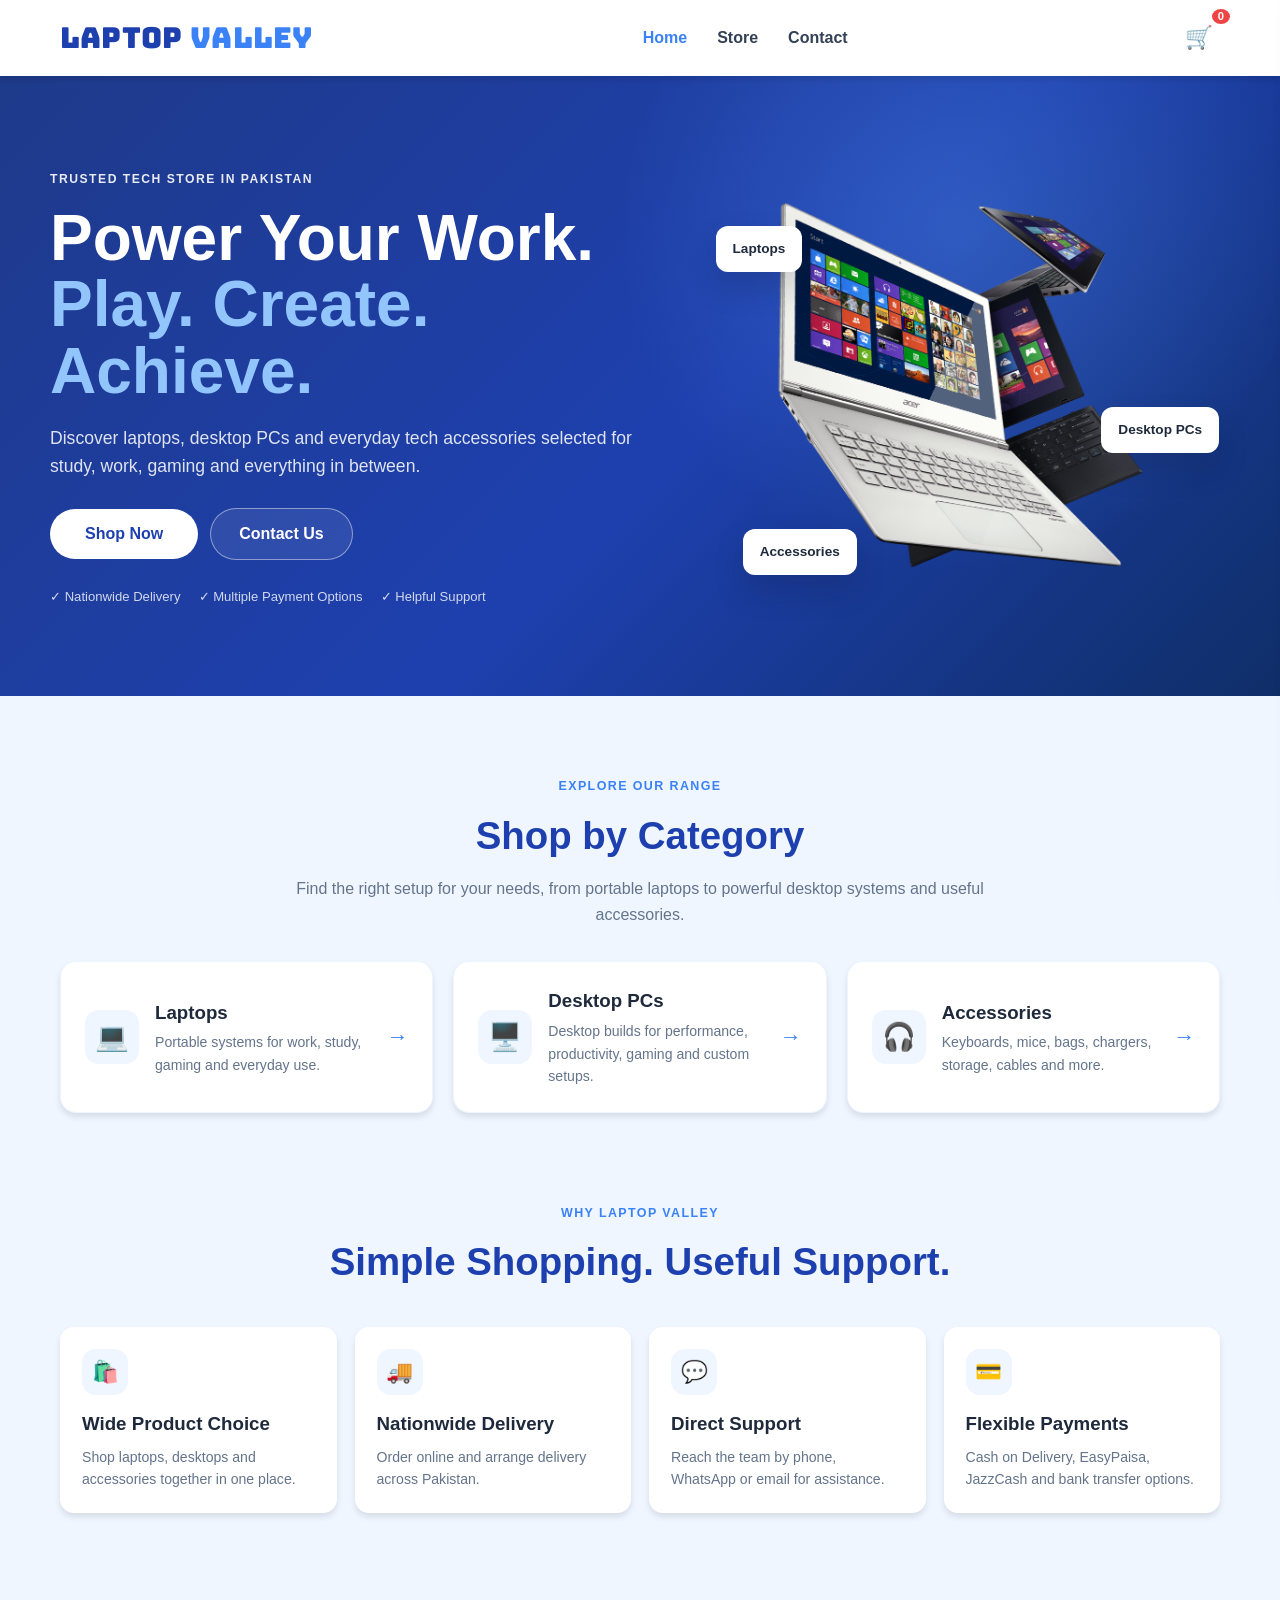
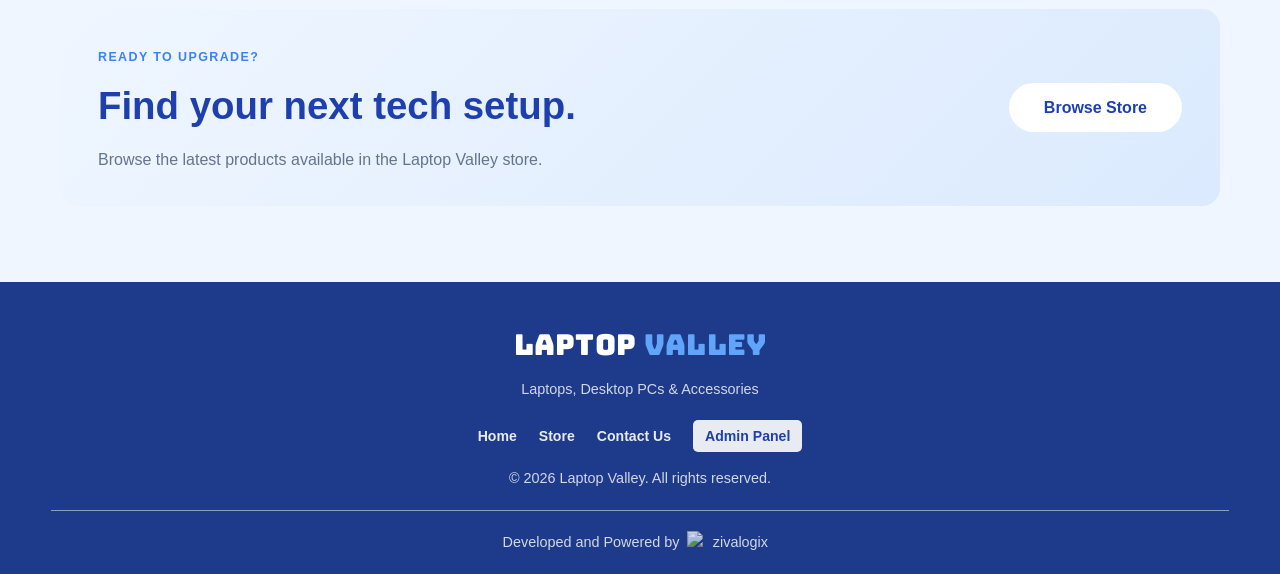
==== commit 1a721fd5: "Restore index.html to original state Restored the original content of index.html after accidental de" ====
--- a/index.html
+++ b/index.html
@@ -15,7 +15,7 @@
       <li><a href="/#home" data-page-link="home">Home</a></li>
       <li><a href="/#store" data-page-link="store">Store</a></li>
       <li><a href="/#contact" data-page-link="contact">Contact</a></li>
-      <li><a href="/admin.html" class="admin-link">Admin Panel</a></li>
+      <!-- <li><a href="/admin.html" class="admin-link">Admin Panel</a></li> -->
     </ul>
     <div class="nav-actions">
       <button type="button" class="cart-icon" onclick="toggleCart()" aria-label="Shopping cart">
@@ -195,6 +195,7 @@
     <a href="#home" data-page-link="home">Home</a>
     <a href="#store" data-page-link="store">Store</a>
     <a href="#contact" data-page-link="contact">Contact Us</a>
+    <a href="/admin.html" class="admin-link">Admin Panel</a>
   </div>
   <p>&copy; 2026 Laptop Valley. All rights reserved.</p>
   <span id="footer-divider"></span>
--- a/css/style.css
+++ b/css/style.css
@@ -116,10 +116,10 @@
 }
 
 .admin-link {
-  background: var(--primary-blue);
-  color: white !important;
-  padding: 8px 18px;
-  border-radius: 6px;
+  background: white;
+  color: var(--primary-blue) !important;
+  padding: 5px 12px;
+  border-radius: 5px;
   font-size: 0.9rem;
 }
 
@@ -894,10 +894,7 @@
     border-radius: 8px;
   }
 
-  .admin-link {
-    text-align: center;
-    margin-top: 4px;
-  }
+  .admin-link {text-align: center;}
 
   .filter-bar {
     width: 100%;
@@ -1162,10 +1159,7 @@
     font-size: 0.95rem;
   }
 
-  .hero-btn {
-    width: 100%;
-    max-width: 240px;
-  }
+  .hero-btn {width: 100%;}
 
   .laptop-grid {
     padding-left: 10px;
@@ -1330,8 +1324,8 @@
 .footer-logo { justify-content:center; color:white; }
 .footer-logo span { color:#60a5fa; }
 .footer-tagline { margin-top:10px; }
-.footer-links { display:flex; justify-content:center; gap:22px; flex-wrap:wrap; margin-top:18px; }
-.footer-links a { color:white; opacity:.9; font-size:.88rem; }
+.footer-links { display:flex; justify-content:center; gap:22px; flex-wrap:wrap; margin-top:18px; align-items:center; font-size:.88rem; }
+.footer-links a { color:white; opacity:.9; font-size:.88rem; font-weight: 600; }
 .footer-links a:hover { color:#93c5fd; opacity:1; }
 
 @media (max-width: 900px) {
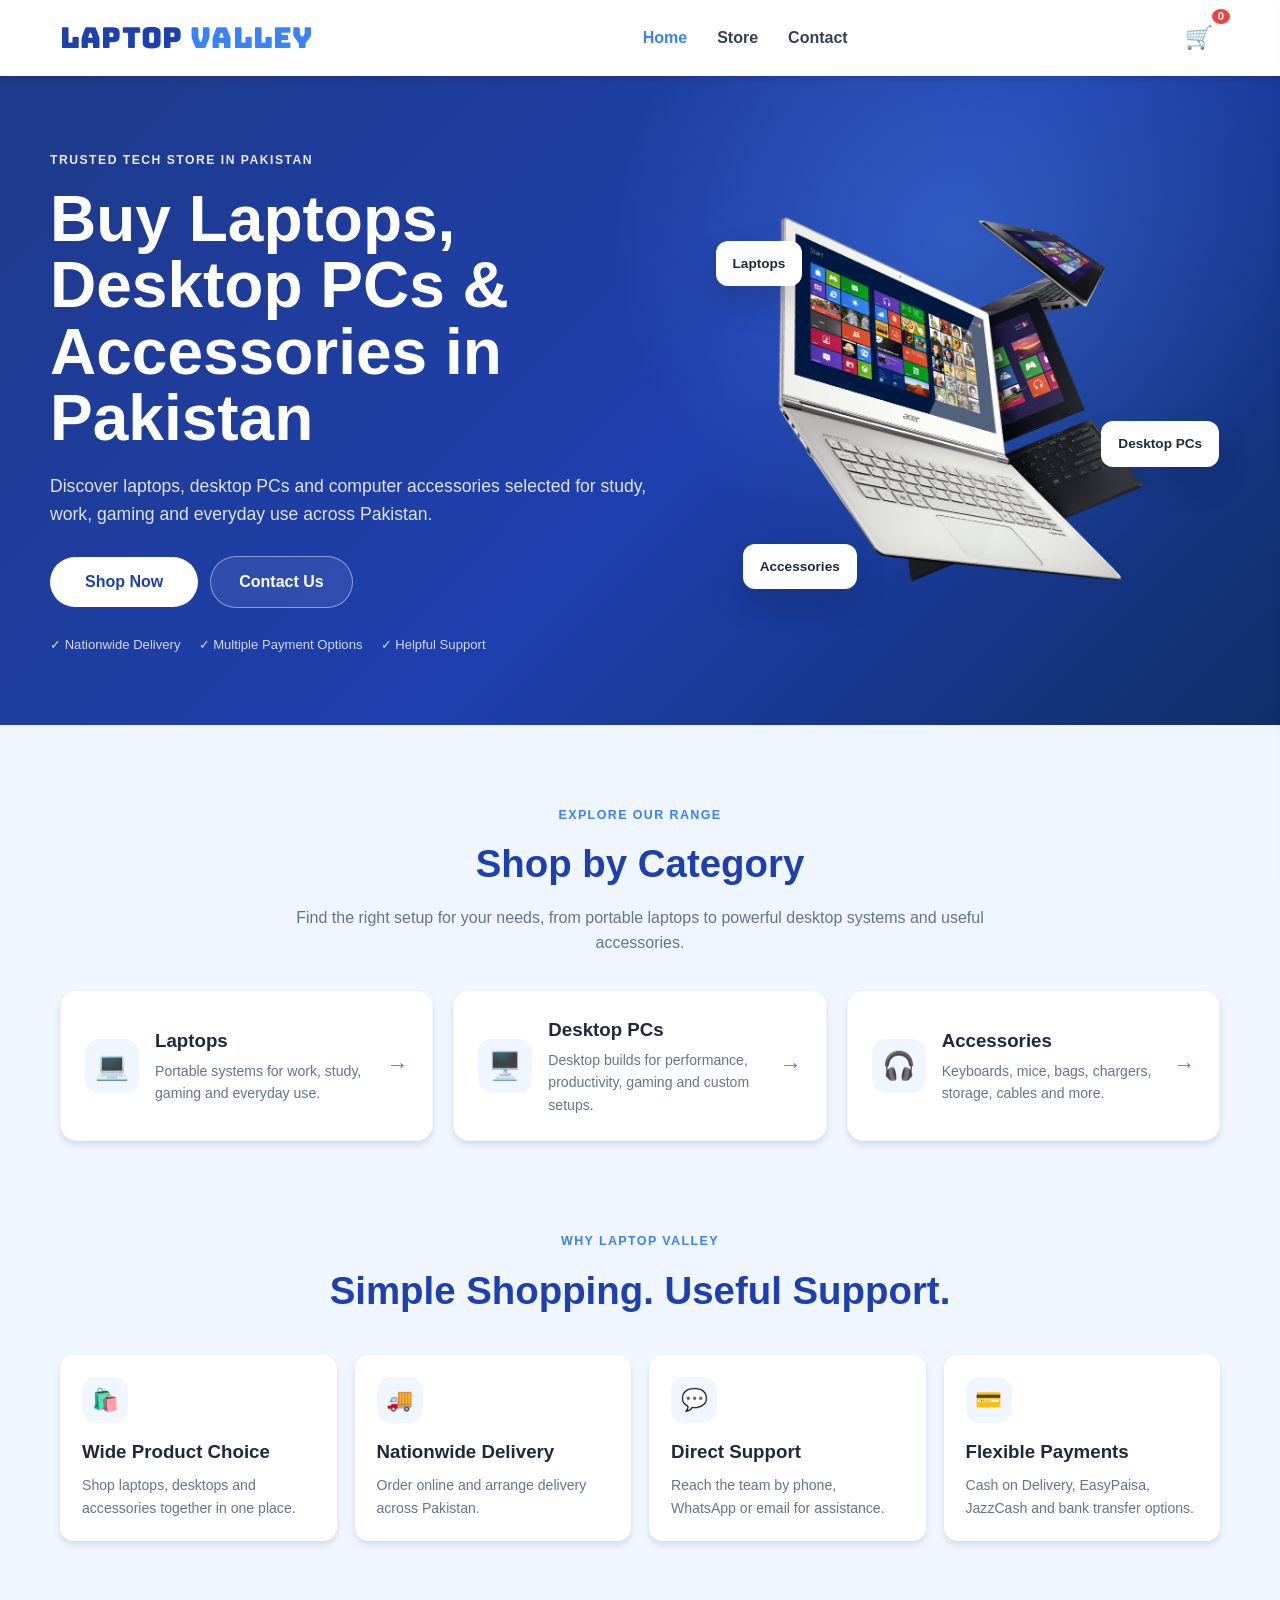
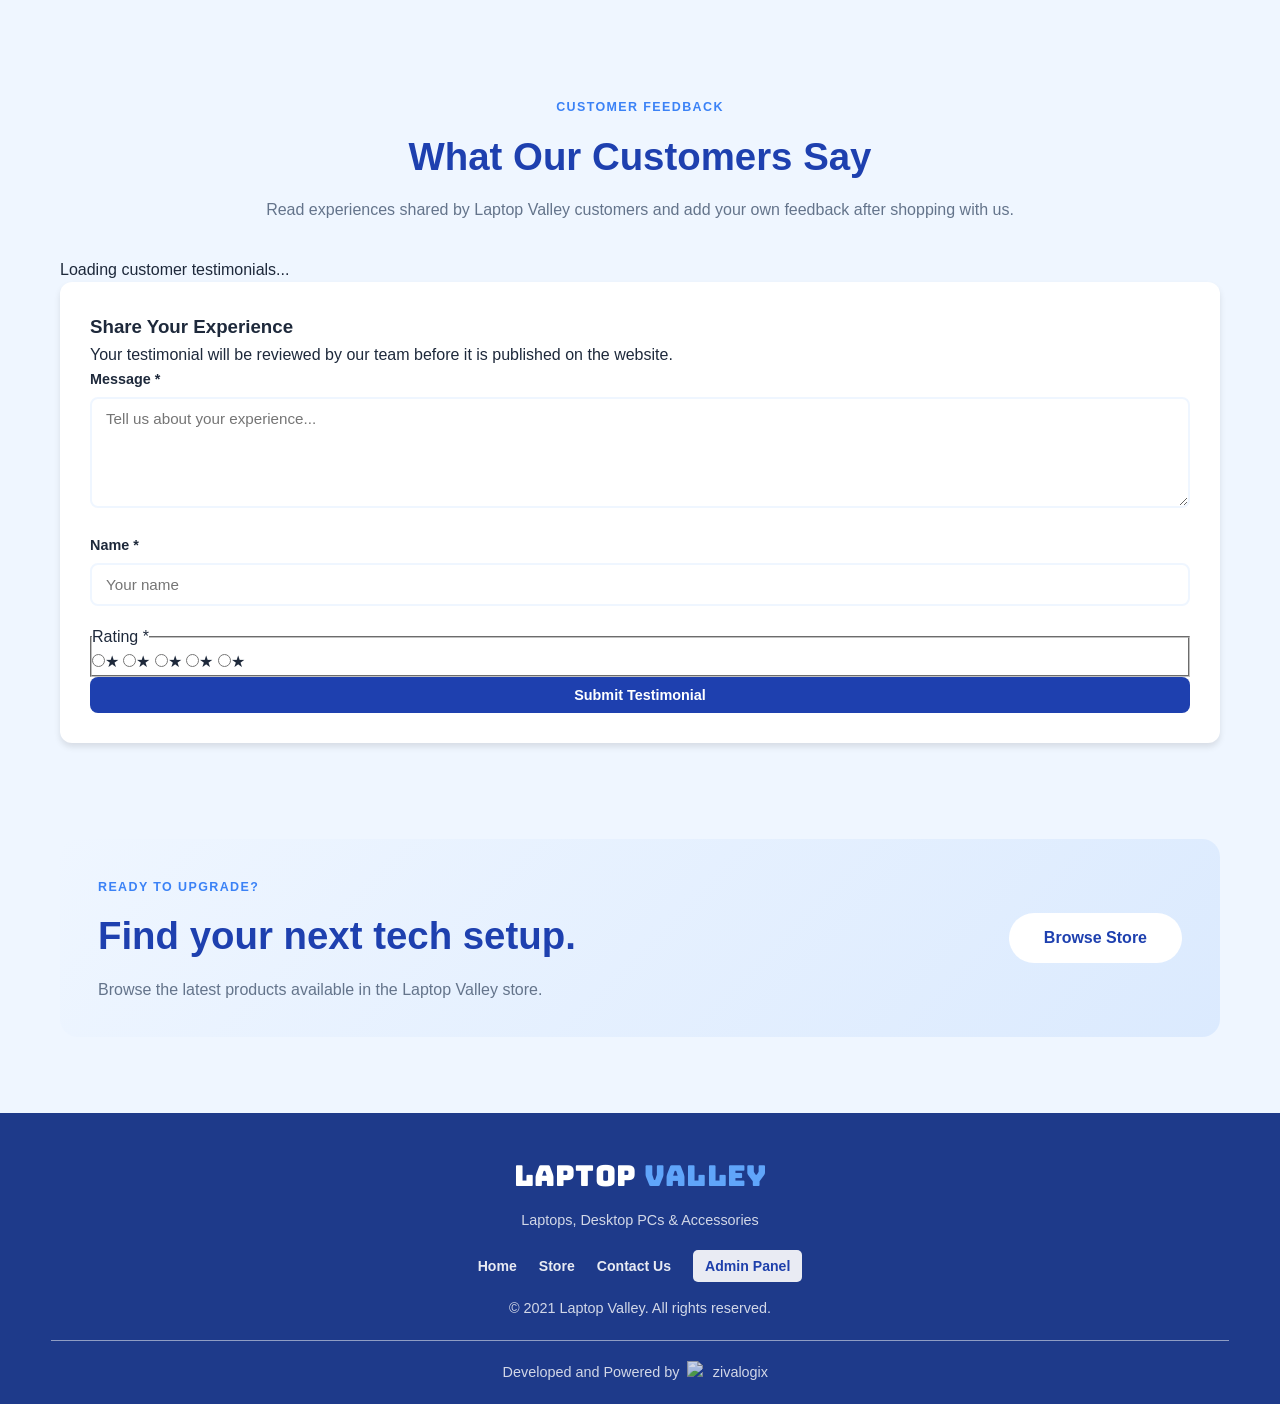
==== commit f3a2a3af: "Update print statement from 'Hello' to 'Goodbye'" ====
--- a/index.html
+++ b/index.html
@@ -1,11 +1,83 @@
 <!DOCTYPE html>
-<html lang="en">
+<html lang="en-PK">
 <head>
 <meta charset="UTF-8">
 <meta name="viewport" content="width=device-width, initial-scale=1.0">
-<title>Home | Laptop Valley</title>
-<link rel="stylesheet" href="css/style.css?v=10">
+<title>Laptop Valley | Buy Laptops, Desktop PCs & Accessories in Pakistan</title>
+<meta name="description" content="Buy laptops, desktop PCs and computer accessories in Pakistan at Laptop Valley. Shop for study, work, gaming and everyday computing with nationwide delivery.">
+<meta name="robots" content="index, follow, max-image-preview:large, max-snippet:-1, max-video-preview:-1">
+<meta name="googlebot" content="index, follow, max-image-preview:large, max-snippet:-1, max-video-preview:-1">
+<meta name="author" content="Laptop Valley">
+<meta name="keywords" content="laptops Pakistan, buy laptops Pakistan, desktop PCs Pakistan, computer accessories Pakistan, gaming laptops Pakistan, laptops for students, Laptop Valley">
+<meta name="geo.region" content="PK">
+<meta name="geo.country" content="Pakistan">
+<meta name="theme-color" content="#1e40af">
+<meta name="referrer" content="strict-origin-when-cross-origin">
+<link rel="canonical" href="https://laptop-valley.pk/">
+<link rel="icon" href="assets/favicon.png" type="image/png">
 <link rel="shortcut icon" href="assets/favicon.png" type="image/x-icon">
+<link rel="apple-touch-icon" href="assets/favicon.png">
+<link rel="sitemap" type="application/xml" href="https://laptop-valley.pk/sitemap.xml">
+
+<!-- Open Graph / Facebook / WhatsApp -->
+<meta property="og:type" content="website">
+<meta property="og:locale" content="en_PK">
+<meta property="og:site_name" content="Laptop Valley">
+<meta property="og:title" content="Laptop Valley | Buy Laptops, Desktop PCs & Accessories in Pakistan">
+<meta property="og:description" content="Shop laptops, desktop PCs and computer accessories in Pakistan for work, study, gaming and everyday use.">
+<meta property="og:url" content="https://laptop-valley.pk/">
+<meta property="og:image" content="https://laptop-valley.pk/assets/hero-img.png">
+<meta property="og:image:alt" content="Laptop Valley technology store">
+
+<!-- X / Twitter -->
+<meta name="twitter:card" content="summary_large_image">
+<meta name="twitter:title" content="Laptop Valley | Buy Laptops, Desktop PCs & Accessories in Pakistan">
+<meta name="twitter:description" content="Shop laptops, desktop PCs and computer accessories in Pakistan for work, study, gaming and everyday use.">
+<meta name="twitter:image" content="https://laptop-valley.pk/assets/hero-img.png">
+<meta name="twitter:image:alt" content="Laptop Valley technology store">
+
+<!-- Structured data -->
+<script type="application/ld+json">
+{
+  "@context": "https://schema.org",
+  "@type": "OnlineStore",
+  "@id": "https://laptop-valley.pk/#store",
+  "name": "Laptop Valley",
+  "url": "https://laptop-valley.pk/",
+  "logo": "https://laptop-valley.pk/assets/favicon.png",
+  "image": "https://laptop-valley.pk/assets/hero-img.png",
+  "description": "Laptop Valley is an online technology store in Pakistan offering laptops, desktop PCs and computer accessories for work, study, gaming and everyday use.",
+  "telephone": "+923300002529",
+  "email": "support@laptopvalley.pk",
+  "priceRange": "Rs. 0 - Rs. 1000000",
+  "currenciesAccepted": "PKR",
+  "paymentAccepted": "Cash on Delivery, EasyPaisa, JazzCash, Bank Transfer",
+  "contactPoint": {
+    "@type": "ContactPoint",
+    "telephone": "+923300002529",
+    "contactType": "customer service",
+    "email": "support@laptop-valley.pk",
+    "areaServed": "PK"
+  },
+  "areaServed": {
+    "@type": "Country",
+    "name": "Pakistan"
+  }
+}
+</script>
+<script type="application/ld+json">
+{
+  "@context": "https://schema.org",
+  "@type": "WebSite",
+  "@id": "https://laptop-valley.pk/#website",
+  "name": "Laptop Valley",
+  "url": "https://laptop-valley.pk/",
+  "inLanguage": "en-PK",
+  "publisher": {"@id": "https://laptop-valley.pk/#store"}
+}
+</script>
+
+<link rel="stylesheet" href="css/style.css?v=13">
 </head>
 <body>
 <nav class="navbar">
@@ -32,8 +104,8 @@
     <section class="landing-hero">
       <div class="landing-hero-content">
         <span class="landing-eyebrow">Trusted Tech Store in Pakistan</span>
-        <h1>Power Your Work.<br><span>Play. Create. Achieve.</span></h1>
-        <p>Discover laptops, desktop PCs and everyday tech accessories selected for study, work, gaming and everything in between.</p>
+        <h1>Buy Laptops, Desktop PCs & Accessories in Pakistan</h1>
+        <p>Discover laptops, desktop PCs and computer accessories selected for study, work, gaming and everyday use across Pakistan.</p>
         <div class="landing-hero-actions">
           <a href="#store" class="hero-btn" data-page-link="store">Shop Now</a>
           <a href="#contact" class="landing-secondary-btn" data-page-link="contact">Contact Us</a>
@@ -48,7 +120,7 @@
         <div class="hero-image-frame" id="homeLaptopImageSlot" aria-label="Featured laptop image">
           <!-- Replace assets/home-laptop.png with your preferred laptop PNG.
                The image frame keeps the same 1.15:1 display size. -->
-          <img src="assets/hero-img.png" alt="" class="home-laptop-image">
+          <img src="assets/hero-img.png" alt="Featured laptop at Laptop Valley" class="home-laptop-image">
         </div>
         <div class="hero-floating-card hero-floating-one">Laptops</div>
         <div class="hero-floating-card hero-floating-two">Desktop PCs</div>
@@ -91,6 +163,45 @@
         <div class="benefit-card"><div class="benefit-icon">🚚</div><h3>Nationwide Delivery</h3><p>Order online and arrange delivery across Pakistan.</p></div>
         <div class="benefit-card"><div class="benefit-icon">💬</div><h3>Direct Support</h3><p>Reach the team by phone, WhatsApp or email for assistance.</p></div>
         <div class="benefit-card"><div class="benefit-icon">💳</div><h3>Flexible Payments</h3><p>Cash on Delivery, EasyPaisa, JazzCash and bank transfer options.</p></div>
+      </div>
+    </section>
+
+    <section class="landing-section testimonials-section" id="testimonials">
+      <div class="landing-section-heading">
+        <span>Customer feedback</span>
+        <h2>What Our Customers Say</h2>
+        <p>Read experiences shared by Laptop Valley customers and add your own feedback after shopping with us.</p>
+      </div>
+      <div class="testimonials-layout">
+        <div id="testimonialsList" class="testimonials-list" aria-live="polite">
+          <p class="testimonials-empty">Loading customer testimonials...</p>
+        </div>
+        <div class="card testimonial-form-card">
+          <h3>Share Your Experience</h3>
+          <p class="testimonial-form-intro">Your testimonial will be reviewed by our team before it is published on the website.</p>
+          <form id="testimonialForm">
+            <div class="form-group">
+              <label for="testimonialMessage">Message *</label>
+              <textarea id="testimonialMessage" rows="5" maxlength="800" required placeholder="Tell us about your experience..."></textarea>
+            </div>
+            <div class="form-group">
+              <label for="testimonialName">Name *</label>
+              <input type="text" id="testimonialName" maxlength="80" required placeholder="Your name">
+            </div>
+            <fieldset class="rating-fieldset">
+              <legend>Rating *</legend>
+              <div class="star-rating-input" role="radiogroup" aria-label="Choose a rating from 1 to 5 stars">
+                <label><input type="radio" name="testimonialRating" value="1" required><span>★</span></label>
+                <label><input type="radio" name="testimonialRating" value="2"><span>★</span></label>
+                <label><input type="radio" name="testimonialRating" value="3"><span>★</span></label>
+                <label><input type="radio" name="testimonialRating" value="4"><span>★</span></label>
+                <label><input type="radio" name="testimonialRating" value="5"><span>★</span></label>
+              </div>
+            </fieldset>
+            <button type="submit" class="btn btn-primary btn-block" id="testimonialSubmitBtn">Submit Testimonial</button>
+            <p id="testimonialFormMessage" class="testimonial-form-message" role="status" style="display:none;"></p>
+          </form>
+        </div>
       </div>
     </section>
 
@@ -197,9 +308,9 @@
     <a href="#contact" data-page-link="contact">Contact Us</a>
     <a href="/admin.html" class="admin-link">Admin Panel</a>
   </div>
-  <p>&copy; 2026 Laptop Valley. All rights reserved.</p>
+  <p>&copy; 2021 Laptop Valley. All rights reserved.</p>
   <span id="footer-divider"></span>
-  <p class="footer-credit">Developed and Powered by <a href="https://zivalogix.freehosting.dev/" target="_blank" rel="noopener noreferrer"><img src="https://zivalogix.freehosting.dev/assets/t-logo.png" alt="zivalogix"></a></p>
+  <p class="footer-credit">Developed and Powered by <a href="https://zivalogix.vercel.app/" target="_blank" rel="noopener noreferrer"><img src="https://zivalogix.vercel.app/assets/t-logo.png" alt="zivalogix"></a></p>
 </footer>
 
 <!-- LAPTOP DETAIL MODAL -->
@@ -234,9 +345,9 @@
 
 <div class="toast" id="toast"></div>
 
-<script src="js/data.js?v=10"></script>
-<script src="js/cart.js?v=10"></script>
-<script src="js/store.js?v=11"></script>
-<script src="js/site.js?v=10"></script>
+<script src="js/data.js?v=14"></script>
+<script src="js/cart.js?v=12"></script>
+<script src="js/store.js?v=13"></script>
+<script src="js/site.js?v=14"></script>
 </body>
 </html>
--- a/css/style.css
+++ b/css/style.css
@@ -301,6 +301,17 @@
   overflow-y:auto;
   padding:30px;
   position:relative;
+
+  overflow-y: scroll;
+  overflow-x: hidden;
+  scrollbar-width: none !important;
+  -ms-overflow-style: none !important;
+}
+
+.modal-box::-webkit-scrollbar {
+  width: 0 !important;
+  height: 0 !important;
+  display: none !important;
 }
 
 .modal-close {
@@ -308,9 +319,13 @@
   top:15px; right:20px;
   font-size:1.5rem;
   cursor:pointer;
-  color:var(--gray);
+  color: white;
   background:none;
   border:none;
+  background-color: #1e40af;
+  padding: 3px 9px;
+  border-radius: 50%;
+  z-index: 99999;
 }
 
 .detail-grid {
@@ -350,7 +365,17 @@
   align-items:center;
 }
 .cart-header h3 { font-size:1.3rem; }
-.cart-header button { background:none; border:none; color:white; font-size:1.5rem; cursor:pointer; }
+.cart-header button { 
+  background:none; 
+  border:none; 
+  color:#1e40af; 
+  font-size:1.5rem;
+  font-weight:600; 
+  cursor:pointer;
+  background-color: white;
+  padding: 3px 9px;
+  border-radius: 50%;
+}
 
 .cart-items { flex:1; overflow-y:auto; padding:15px; }
 
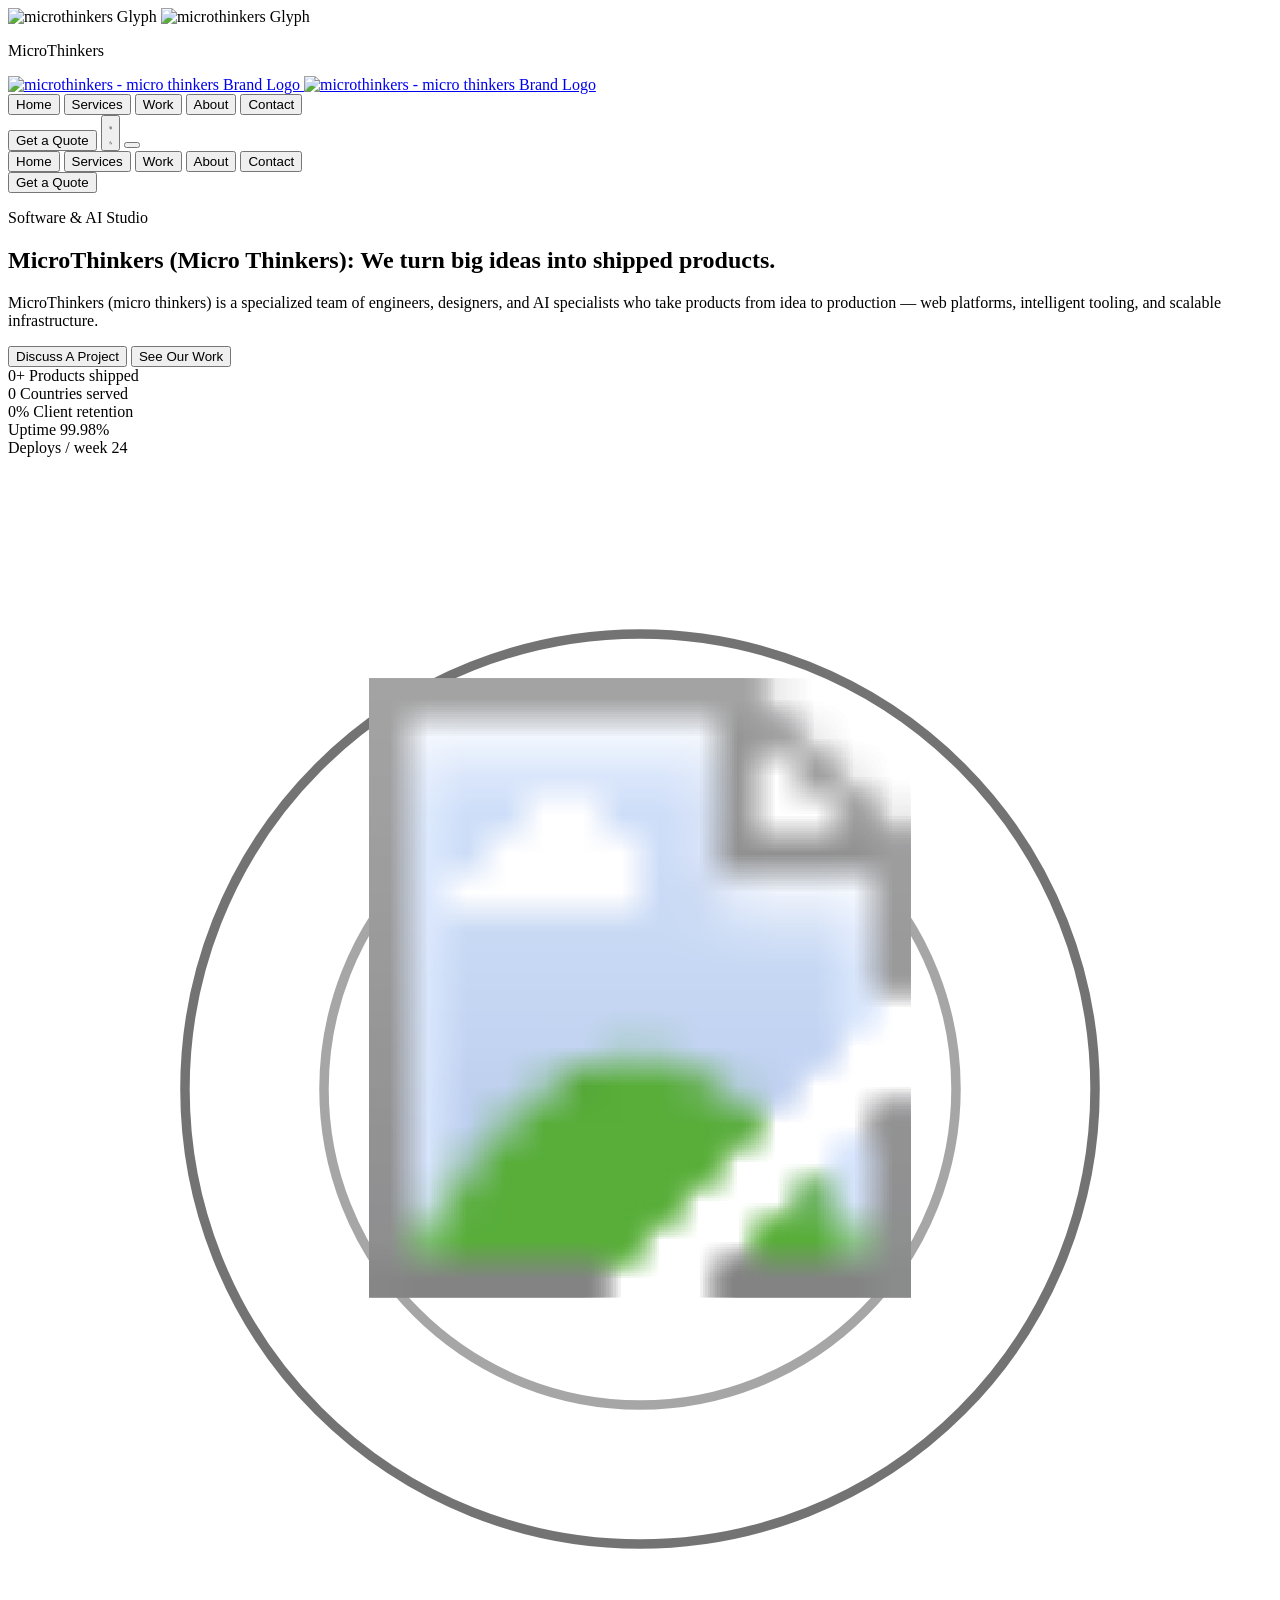
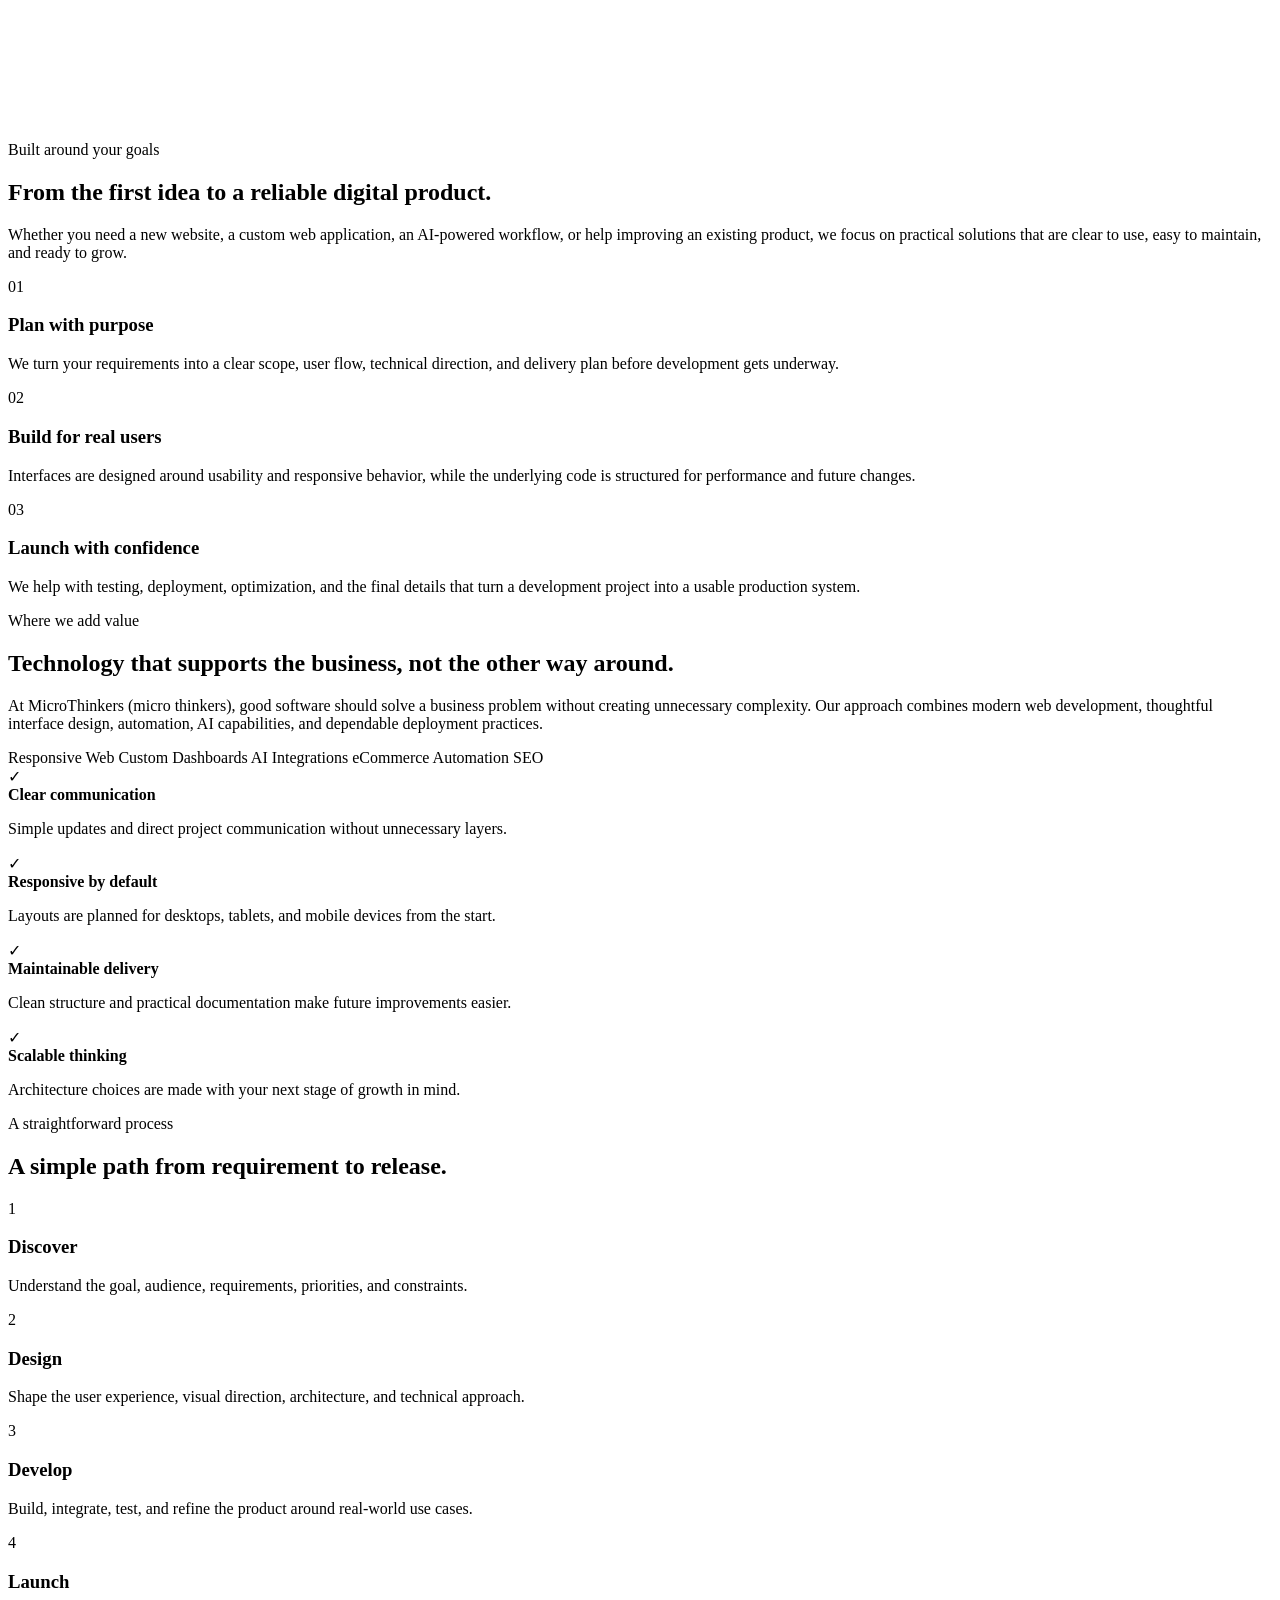
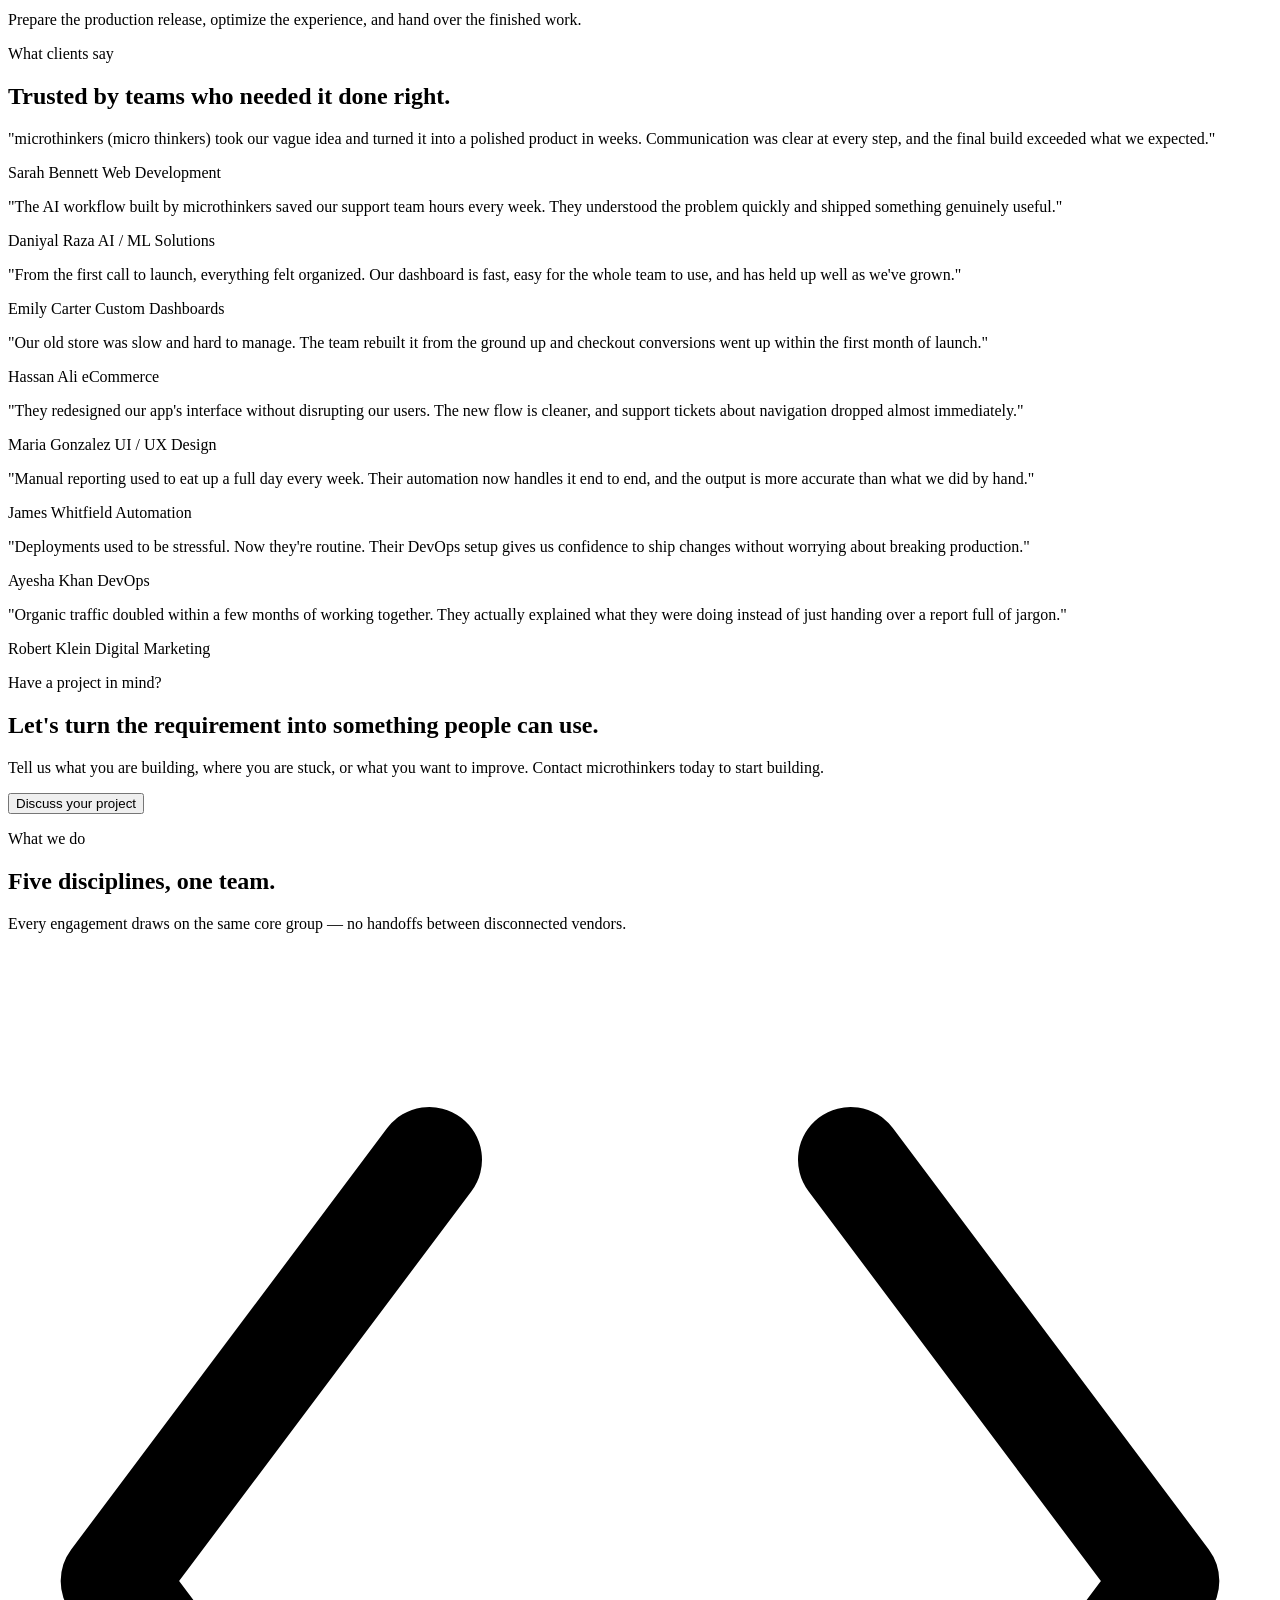
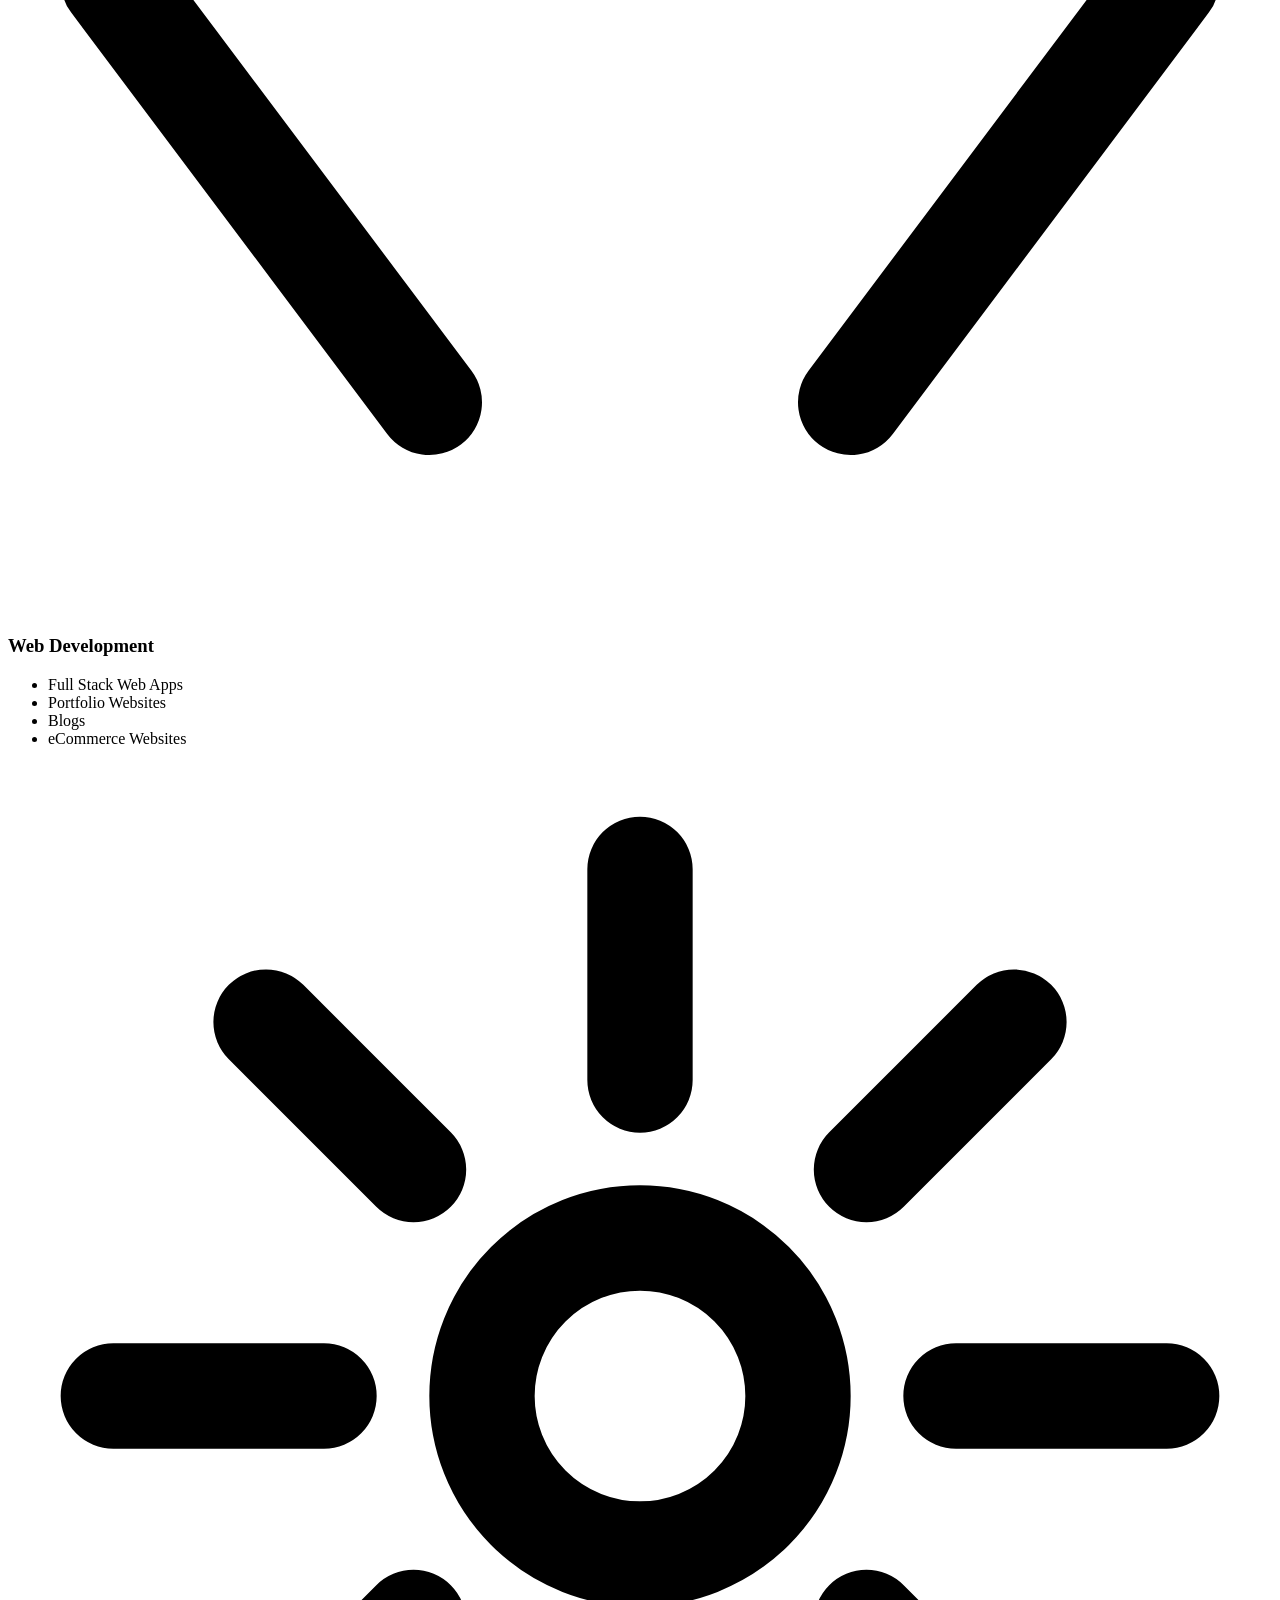
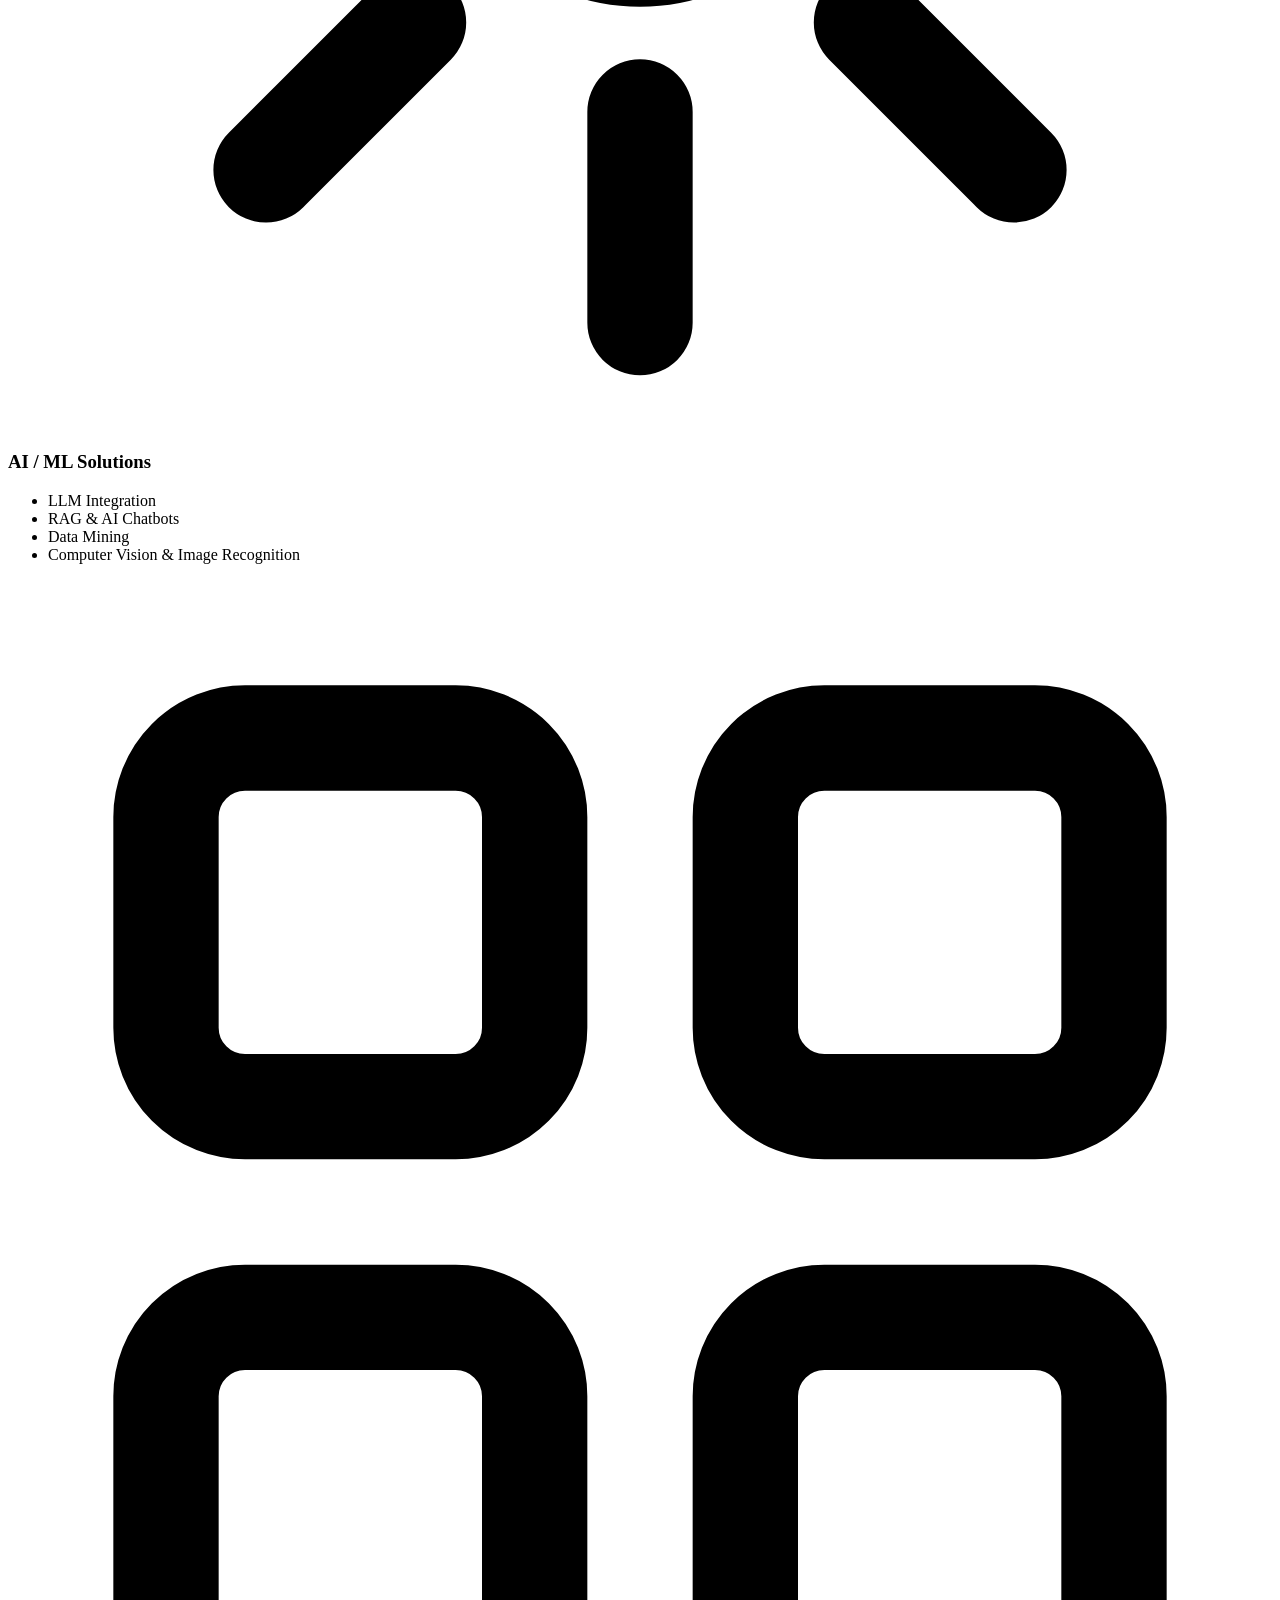
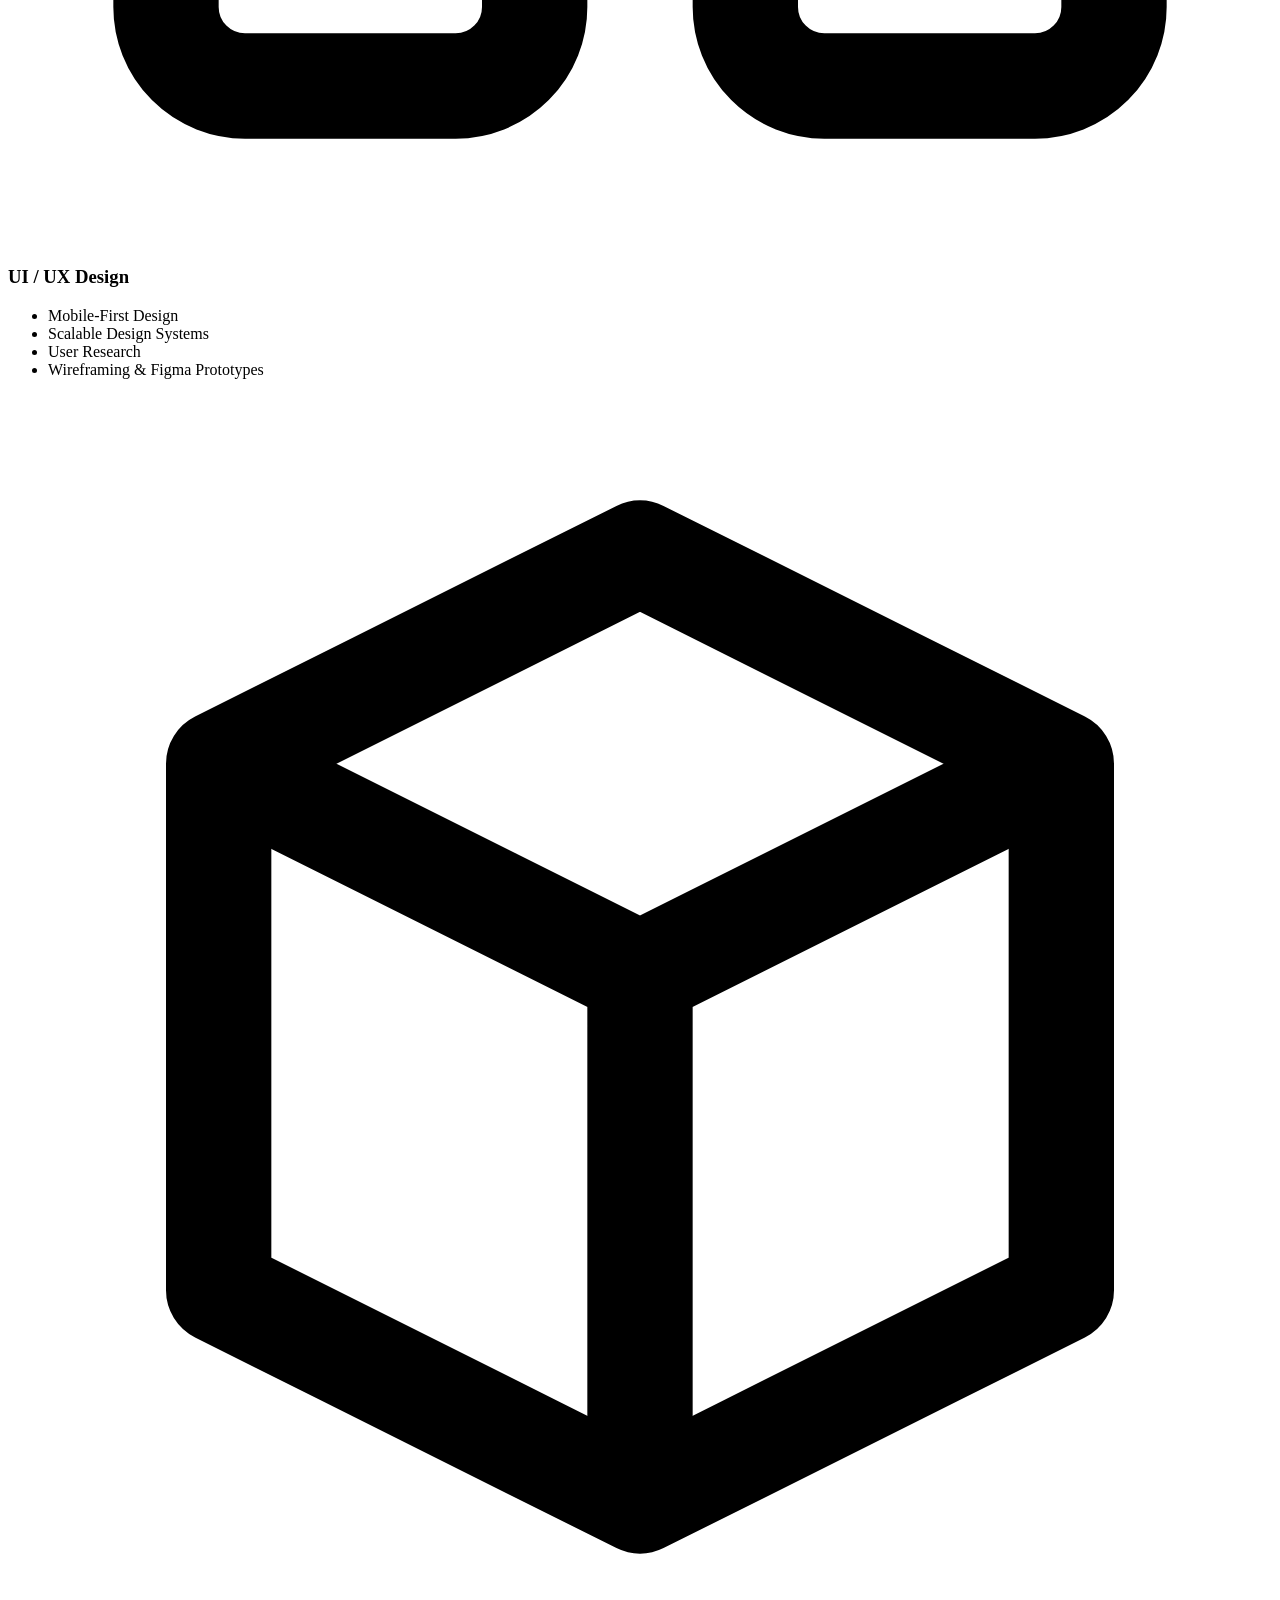
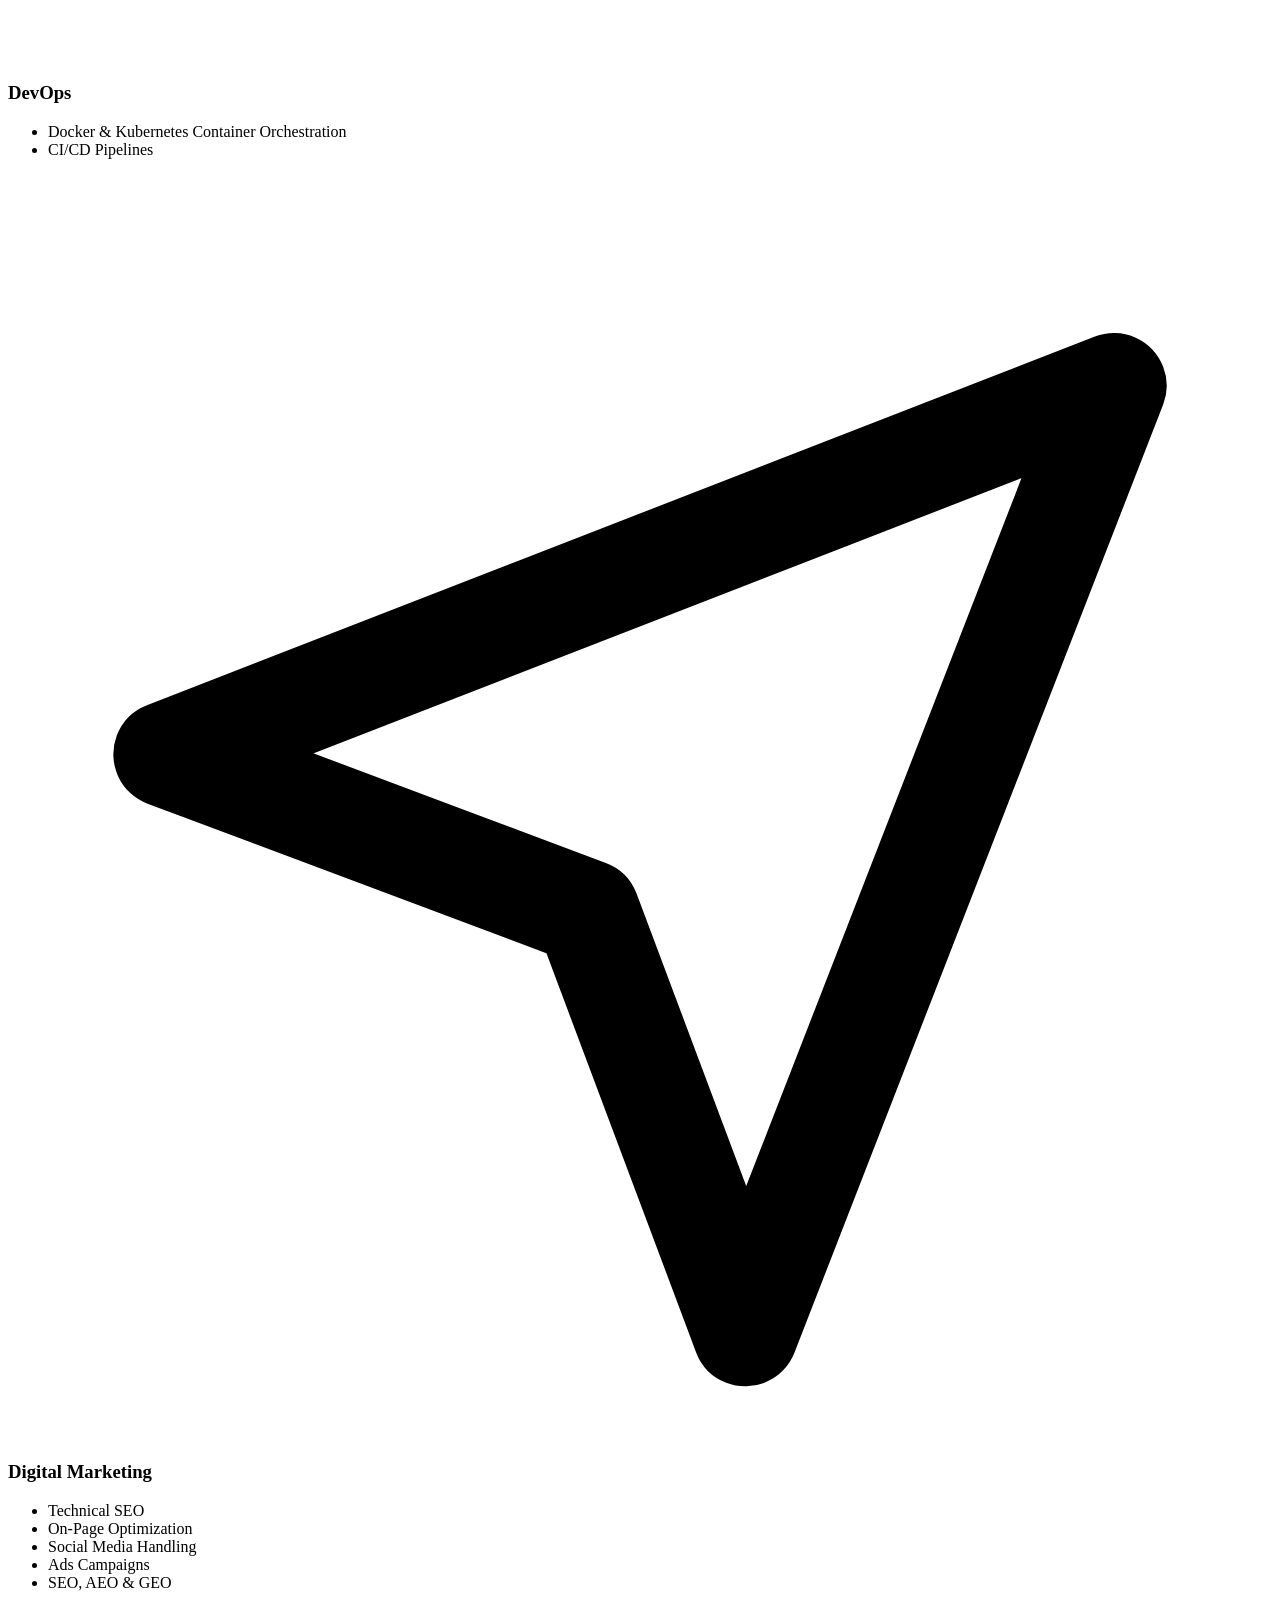
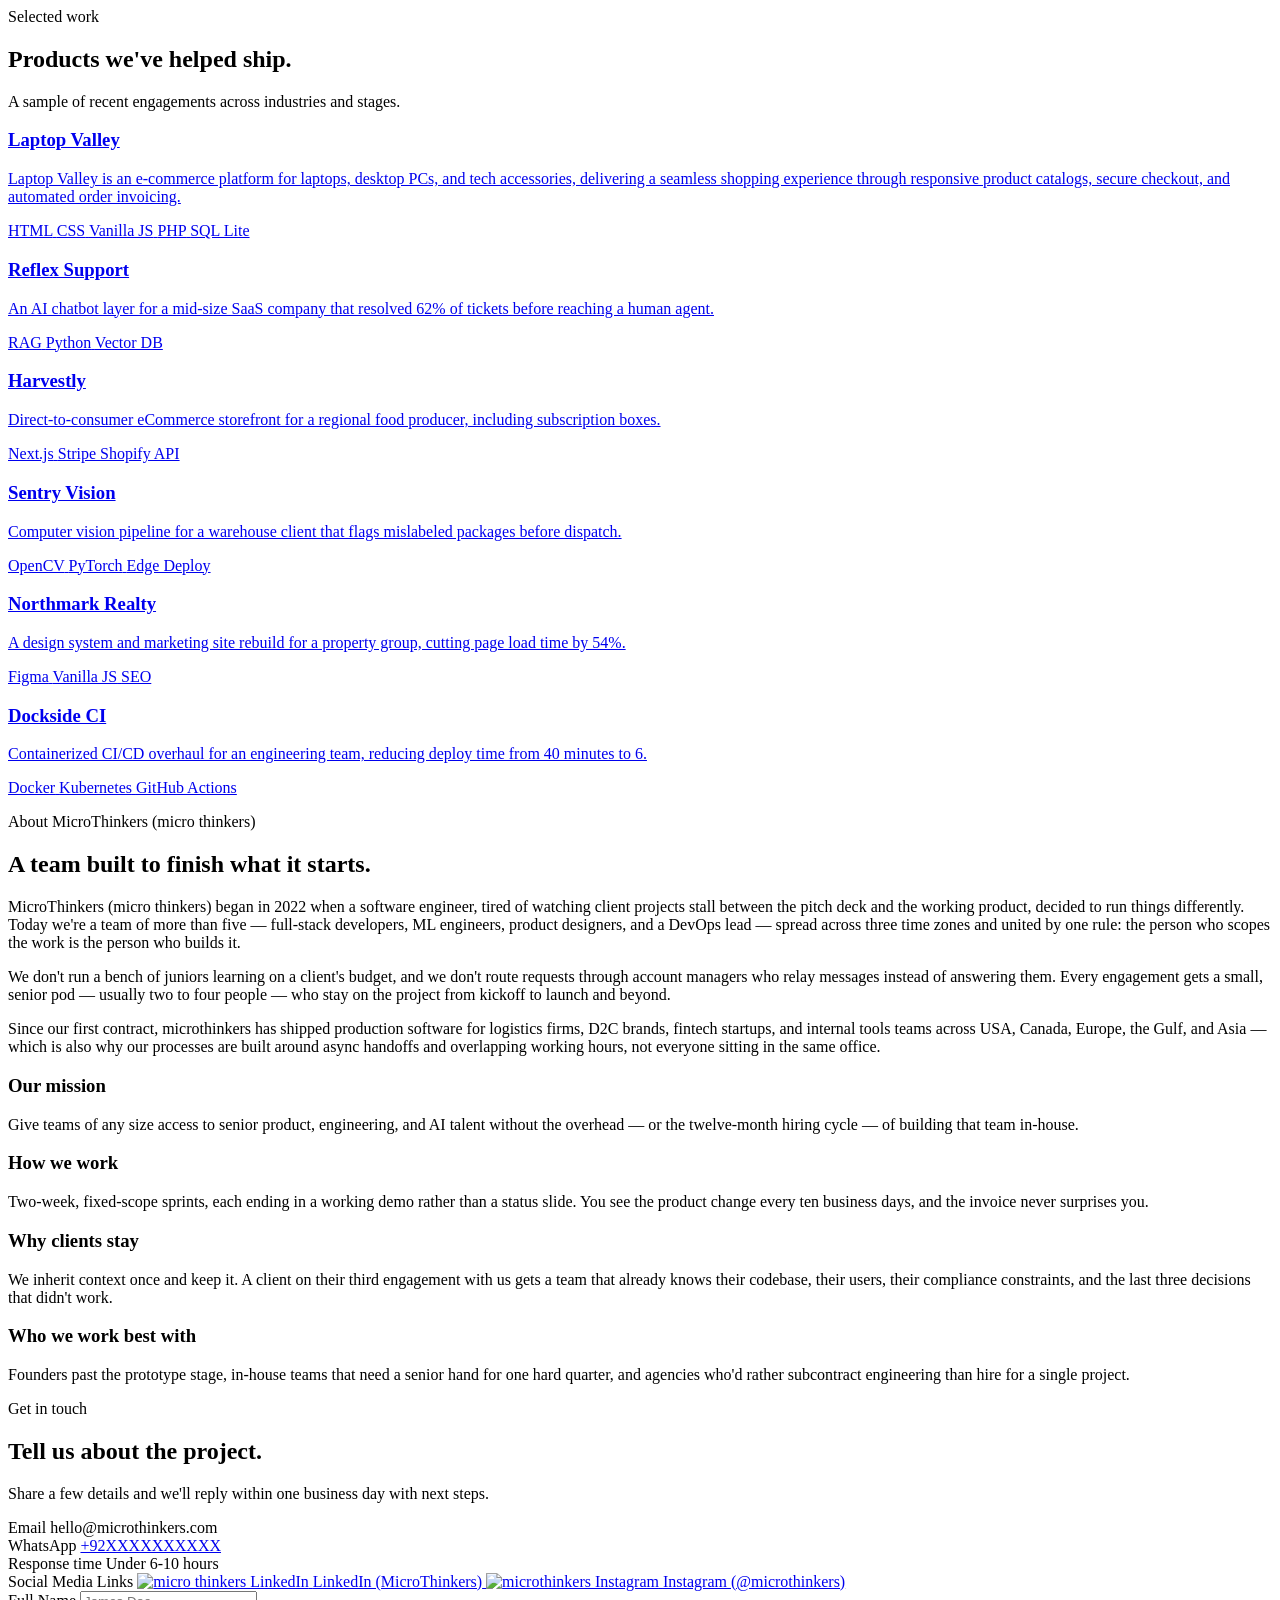
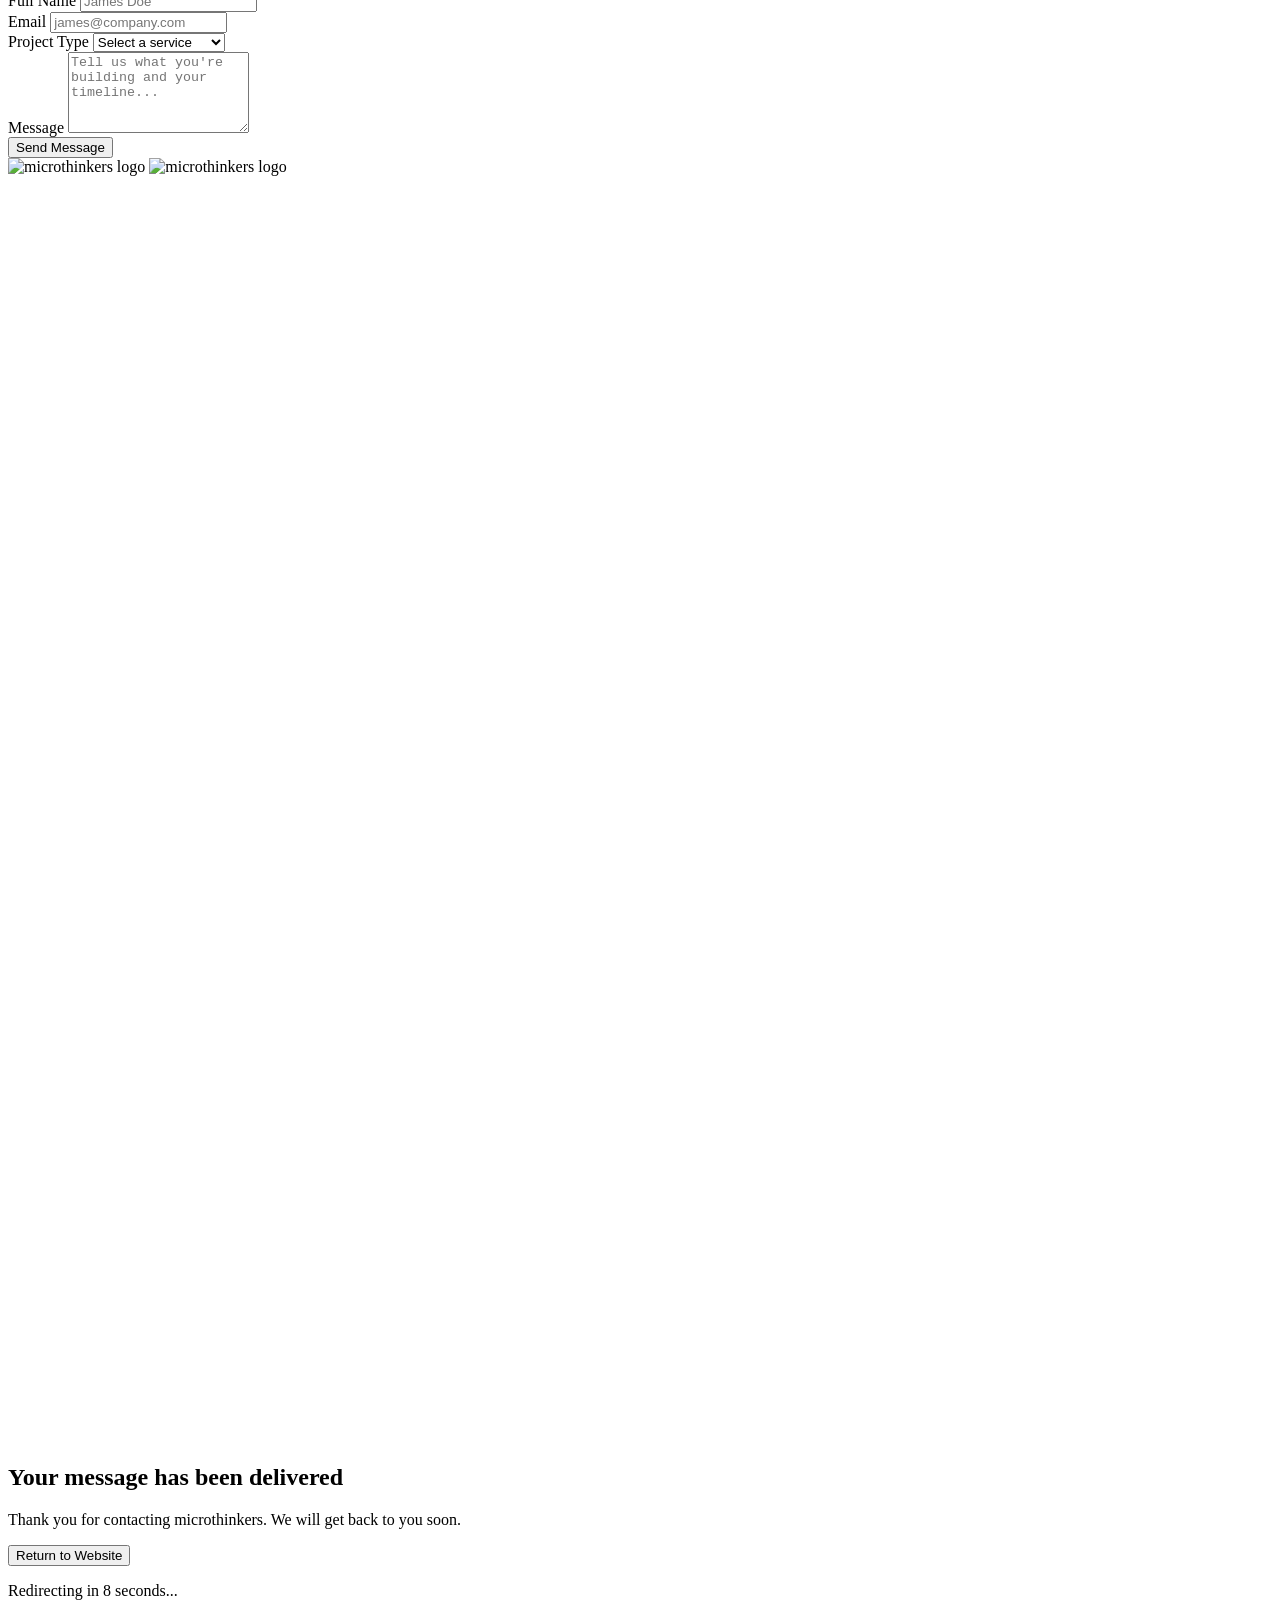
==== commit 8cbbc424: "Update print statement from 'Hello' to 'Goodbye'" ====
--- a/index.html
+++ b/index.html
@@ -1,353 +1,617 @@
 <!DOCTYPE html>
-<html lang="en-PK">
+<html lang="en">
 <head>
 <meta charset="UTF-8">
-<meta name="viewport" content="width=device-width, initial-scale=1.0">
-<title>Laptop Valley | Buy Laptops, Desktop PCs & Accessories in Pakistan</title>
-<meta name="description" content="Buy laptops, desktop PCs and computer accessories in Pakistan at Laptop Valley. Shop for study, work, gaming and everyday computing with nationwide delivery.">
-<meta name="robots" content="index, follow, max-image-preview:large, max-snippet:-1, max-video-preview:-1">
-<meta name="googlebot" content="index, follow, max-image-preview:large, max-snippet:-1, max-video-preview:-1">
-<meta name="author" content="Laptop Valley">
-<meta name="keywords" content="laptops Pakistan, buy laptops Pakistan, desktop PCs Pakistan, computer accessories Pakistan, gaming laptops Pakistan, laptops for students, Laptop Valley">
-<meta name="geo.region" content="PK">
-<meta name="geo.country" content="Pakistan">
-<meta name="theme-color" content="#1e40af">
-<meta name="referrer" content="strict-origin-when-cross-origin">
-<link rel="canonical" href="https://laptop-valley.pk/">
-<link rel="icon" href="assets/favicon.png" type="image/png">
-<link rel="shortcut icon" href="assets/favicon.png" type="image/x-icon">
-<link rel="apple-touch-icon" href="assets/favicon.png">
-<link rel="sitemap" type="application/xml" href="https://laptop-valley.pk/sitemap.xml">
-
-<!-- Open Graph / Facebook / WhatsApp -->
-<meta property="og:type" content="website">
-<meta property="og:locale" content="en_PK">
-<meta property="og:site_name" content="Laptop Valley">
-<meta property="og:title" content="Laptop Valley | Buy Laptops, Desktop PCs & Accessories in Pakistan">
-<meta property="og:description" content="Shop laptops, desktop PCs and computer accessories in Pakistan for work, study, gaming and everyday use.">
-<meta property="og:url" content="https://laptop-valley.pk/">
-<meta property="og:image" content="https://laptop-valley.pk/assets/hero-img.png">
-<meta property="og:image:alt" content="Laptop Valley technology store">
-
-<!-- X / Twitter -->
-<meta name="twitter:card" content="summary_large_image">
-<meta name="twitter:title" content="Laptop Valley | Buy Laptops, Desktop PCs & Accessories in Pakistan">
-<meta name="twitter:description" content="Shop laptops, desktop PCs and computer accessories in Pakistan for work, study, gaming and everyday use.">
-<meta name="twitter:image" content="https://laptop-valley.pk/assets/hero-img.png">
-<meta name="twitter:image:alt" content="Laptop Valley technology store">
-
-<!-- Structured data -->
+<meta name="viewport" content="width=device-width, initial-scale=1.0, viewport-fit=cover">
+
+<!-- SEO: Primary metadata -->
+<title>MicroThinkers (Micro Thinkers) | Web Development, AI &amp; IT Solutions</title>
+<meta name="description" content="MicroThinkers, also known as Micro Thinkers, builds custom websites and web apps, AI/ML solutions, UI/UX designs, DevOps infrastructure, and digital marketing solutions." />
+<meta name="robots" content="index, follow, max-image-preview:large, max-snippet:-1, max-video-preview:-1" />
+<meta name="author" content="MicroThinkers" />
+<meta name="theme-color" content="#ffffff" />
+<meta name="application-name" content="MicroThinkers" />
+<meta name="referrer" content="strict-origin-when-cross-origin" />
+
+<!-- Canonical: keep this aligned with the final production URL -->
+<link rel="canonical" href="https://microthinkers.vercel.app/" />
+
+<!-- Open Graph / social sharing -->
+<meta property="og:type" content="website" />
+<meta property="og:site_name" content="MicroThinkers" />
+<meta property="og:locale" content="en_US" />
+<meta property="og:url" content="https://microthinkers.vercel.app/" />
+<meta property="og:title" content="MicroThinkers (Micro Thinkers) | Web Development &amp; AI Solutions" />
+<meta property="og:description" content="Explore MicroThinkers for custom web development, AI/ML solutions, UI/UX design, DevOps, and digital marketing." />
+<meta property="og:image" content="https://microthinkers.vercel.app/assets/logo.png" />
+<meta property="og:image:alt" content="MicroThinkers company logo" />
+
+<!-- X (Twitter) card metadata -->
+<meta name="twitter:card" content="summary" />
+<meta name="twitter:title" content="MicroThinkers (Micro Thinkers) | Web Development &amp; AI Solutions" />
+<meta name="twitter:description" content="Custom web development, AI/ML solutions, UI/UX design, DevOps, and digital marketing from MicroThinkers." />
+<meta name="twitter:image" content="https://microthinkers.vercel.app/assets/logo.png" />
+<meta name="twitter:image:alt" content="MicroThinkers company logo" />
+
+<!-- Google site name + organization identity structured data.
+     Use only accurate brand aliases and verified public profiles. -->
 <script type="application/ld+json">
 {
   "@context": "https://schema.org",
-  "@type": "OnlineStore",
-  "@id": "https://laptop-valley.pk/#store",
-  "name": "Laptop Valley",
-  "url": "https://laptop-valley.pk/",
-  "logo": "https://laptop-valley.pk/assets/favicon.png",
-  "image": "https://laptop-valley.pk/assets/hero-img.png",
-  "description": "Laptop Valley is an online technology store in Pakistan offering laptops, desktop PCs and computer accessories for work, study, gaming and everyday use.",
-  "telephone": "+923300002529",
-  "email": "support@laptopvalley.pk",
-  "priceRange": "Rs. 0 - Rs. 1000000",
-  "currenciesAccepted": "PKR",
-  "paymentAccepted": "Cash on Delivery, EasyPaisa, JazzCash, Bank Transfer",
-  "contactPoint": {
-    "@type": "ContactPoint",
-    "telephone": "+923300002529",
-    "contactType": "customer service",
-    "email": "support@laptop-valley.pk",
-    "areaServed": "PK"
-  },
-  "areaServed": {
-    "@type": "Country",
-    "name": "Pakistan"
-  }
+  "@graph": [
+    {
+      "@type": "WebSite",
+      "@id": "https://microthinkers.vercel.app/#website",
+      "url": "https://microthinkers.vercel.app/",
+      "name": "MicroThinkers",
+      "alternateName": "Micro Thinkers",
+      "inLanguage": "en"
+    },
+    {
+      "@type": "Organization",
+      "@id": "https://microthinkers.vercel.app/#organization",
+      "name": "MicroThinkers",
+      "alternateName": "Micro Thinkers",
+      "url": "https://microthinkers.vercel.app/",
+      "logo": {
+        "@type": "ImageObject",
+        "url": "https://microthinkers.vercel.app/assets/logo.png"
+      },
+      "description": "MicroThinkers provides web development, AI/ML solutions, UI/UX design, DevOps, and digital marketing services.",
+      "sameAs": [
+        "https://www.linkedin.com/company/microthinkers/",
+        "https://www.instagram.com/micro_thinkers"
+      ]
+    }
+  ]
 }
 </script>
-<script type="application/ld+json">
-{
-  "@context": "https://schema.org",
-  "@type": "WebSite",
-  "@id": "https://laptop-valley.pk/#website",
-  "name": "Laptop Valley",
-  "url": "https://laptop-valley.pk/",
-  "inLanguage": "en-PK",
-  "publisher": {"@id": "https://laptop-valley.pk/#store"}
-}
+
+<!-- Google Fonts: Plus Jakarta Sans (display/body) + Inter (UI text) -->
+<link rel="preconnect" href="https://fonts.googleapis.com">
+<link rel="preconnect" href="https://fonts.gstatic.com" crossorigin>
+<link href="https://fonts.googleapis.com/css2?family=Plus+Jakarta+Sans:wght@400;500;600;700;800&family=Inter:wght@400;500;600;700&display=swap" rel="stylesheet">
+<link rel="icon" type="image/png" href="assets/fav-icon.png">
+<link rel="apple-touch-icon" sizes="180x180" href="assets/logo.png">
+<!-- Apply saved theme before first paint (default: light) to avoid a flash -->
+<script>
+(function () {
+  var t = null;
+  try { t = localStorage.getItem("mt-theme"); } catch (e) {}
+  if (t !== "light" && t !== "dark") t = "light";
+  document.documentElement.setAttribute("data-theme", t);
+})();
 </script>
-
-<link rel="stylesheet" href="css/style.css?v=13">
+<link rel="stylesheet" href="style.css">
+<script src="https://cdn.jsdelivr.net/npm/@emailjs/browser@4/dist/email.min.js"></script>
 </head>
 <body>
-<nav class="navbar">
-  <div class="nav-content">
-    <a href="#home" class="logo" data-page-link="home" aria-label="Laptop Valley Home">LAPTOP<span>VALLEY</span></a>
-    <ul class="nav-links" id="navLinks">
-      <li><a href="/#home" data-page-link="home">Home</a></li>
-      <li><a href="/#store" data-page-link="store">Store</a></li>
-      <li><a href="/#contact" data-page-link="contact">Contact</a></li>
-      <!-- <li><a href="/admin.html" class="admin-link">Admin Panel</a></li> -->
-    </ul>
-    <div class="nav-actions">
-      <button type="button" class="cart-icon" onclick="toggleCart()" aria-label="Shopping cart">
-        🛒 <span class="cart-count" id="cartCount">0</span>
+
+<!-- ============ LOADER ============ -->
+<div class="loader" id="loader" aria-hidden="true">
+  <div class="loader-mark">
+    <!-- DARK-mode loader logo -->
+    <img src="assets/dark-logo.svg" alt="microthinkers Glyph" class="loader-glyph logo-dark">
+    <!-- LIGHT-mode loader logo -->
+    <img src="assets/light-logo.svg" alt="microthinkers Glyph" class="loader-glyph logo-light">
+  </div>
+  <p class="loader-text">MicroThinkers</p>
+</div>
+
+<!-- ============ NAVBAR ============ -->
+<header class="navbar">
+  <div class="navbar-inner">
+    <a href="#" class="brand" data-nav="home" aria-label="microthinkers home">
+      <span class="brand-name">
+        <!-- DARK-mode logo: change src to your dark-mode logo -->
+        <img src="assets/dark-t-logo.svg" alt="microthinkers - micro thinkers Brand Logo" class="brand-a logo-dark">
+        <!-- LIGHT-mode logo below: change src to your light-mode logo -->
+        <img src="assets/light-t-logo.svg" alt="microthinkers - micro thinkers Brand Logo" class="brand-a logo-light">
+      </span>
+    </a>
+
+    <nav class="nav-links" id="navLinks" aria-label="Primary">
+      <button class="nav-link active" data-nav="home" type="button">Home</button>
+      <button class="nav-link" data-nav="services" type="button">Services</button>
+      <button class="nav-link" data-nav="work" type="button">Work</button>
+      <button class="nav-link" data-nav="about" type="button">About</button>
+      <button class="nav-link" data-nav="contact" type="button">Contact</button>
+    </nav>
+
+    <div class="navbar-actions">
+      <button class="btn btn-primary btn-small" data-nav="contact" type="button">Get a Quote</button>
+      <button class="theme-toggle" type="button" aria-label="Switch to dark mode" title="Switch theme">
+        <svg class="icon-sun" viewBox="0 0 24 24" fill="none" aria-hidden="true"><circle cx="12" cy="12" r="4.2" stroke="currentColor" stroke-width="2"/><path d="M12 2.5v2.3M12 19.2v2.3M2.5 12h2.3M19.2 12h2.3M5.3 5.3l1.6 1.6M17.1 17.1l1.6 1.6M5.3 18.7l1.6-1.6M17.1 6.9l1.6-1.6" stroke="currentColor" stroke-width="2" stroke-linecap="round"/></svg>
+        <svg class="icon-moon" viewBox="0 0 24 24" fill="none" aria-hidden="true"><path d="M20.5 14.2A8.5 8.5 0 0 1 9.8 3.5a8.5 8.5 0 1 0 10.7 10.7Z" stroke="currentColor" stroke-width="2" stroke-linecap="round" stroke-linejoin="round"/></svg>
       </button>
-      <button type="button" class="mobile-toggle" onclick="toggleMobileMenu()" aria-label="Open menu">☰</button>
+      <button class="hamburger" id="hamburger" aria-label="Open menu" aria-expanded="false" aria-controls="mobileMenu" type="button">
+        <span></span><span></span><span></span>
+      </button>
     </div>
   </div>
-</nav>
-
-<main>
-  <!-- ============================= HOME ============================= -->
-  <section class="app-view landing-page-view" id="homeView" data-view="home">
-    <section class="landing-hero">
-      <div class="landing-hero-content">
-        <span class="landing-eyebrow">Trusted Tech Store in Pakistan</span>
-        <h1>Buy Laptops, Desktop PCs & Accessories in Pakistan</h1>
-        <p>Discover laptops, desktop PCs and computer accessories selected for study, work, gaming and everyday use across Pakistan.</p>
-        <div class="landing-hero-actions">
-          <a href="#store" class="hero-btn" data-page-link="store">Shop Now</a>
-          <a href="#contact" class="landing-secondary-btn" data-page-link="contact">Contact Us</a>
-        </div>
-        <div class="landing-trust-row">
-          <span>✓ Nationwide Delivery</span>
-          <span>✓ Multiple Payment Options</span>
-          <span>✓ Helpful Support</span>
-        </div>
-      </div>
-      <div class="landing-hero-art" aria-label="Featured product image">
-        <div class="hero-image-frame" id="homeLaptopImageSlot" aria-label="Featured laptop image">
-          <!-- Replace assets/home-laptop.png with your preferred laptop PNG.
-               The image frame keeps the same 1.15:1 display size. -->
-          <img src="assets/hero-img.png" alt="Featured laptop at Laptop Valley" class="home-laptop-image">
-        </div>
-        <div class="hero-floating-card hero-floating-one">Laptops</div>
-        <div class="hero-floating-card hero-floating-two">Desktop PCs</div>
-        <div class="hero-floating-card hero-floating-three">Accessories</div>
-      </div>
-    </section>
-
-    <section class="landing-section">
-      <div class="landing-section-heading">
-        <span>Explore our range</span>
-        <h2>Shop by Category</h2>
-        <p>Find the right setup for your needs, from portable laptops to powerful desktop systems and useful accessories.</p>
-      </div>
-      <div class="category-grid">
-        <a href="#store?category=Laptop" class="category-card" data-page-link="store">
-          <div class="category-icon">💻</div>
-          <div><h3>Laptops</h3><p>Portable systems for work, study, gaming and everyday use.</p></div>
-          <span class="category-arrow">→</span>
+</header>
+
+<!-- ============ MOBILE MENU OVERLAY ============ -->
+<div class="mobile-menu" id="mobileMenu" aria-hidden="true">
+  <nav class="mobile-menu-links" aria-label="Mobile">
+    <button class="mobile-link" data-nav="home" type="button"><span>Home</span></button>
+    <button class="mobile-link" data-nav="services" type="button"><span>Services</span></button>
+    <button class="mobile-link" data-nav="work" type="button"><span>Work</span></button>
+    <button class="mobile-link" data-nav="about" type="button"><span>About</span></button>
+    <button class="mobile-link" data-nav="contact" type="button"><span>Contact</span></button>
+  </nav>
+  <button class="btn btn-primary mobile-cta" data-nav="contact" type="button">Get a Quote</button>
+</div>
+
+<!-- ============ MAIN ============ -->
+<main class="app">
+
+  <!-- ===== HOME ===== -->
+  <section class="view active" id="home" data-section="home">
+    <div class="section-inner home-inner">
+      <div class="home-content">
+        <p class="kicker">Software &amp; AI Studio</p>
+        <h1 class="hero-headline">MicroThinkers (Micro Thinkers): We turn big ideas into shipped products.</h1>
+        <p class="hero-sub">MicroThinkers (micro thinkers) is a specialized team of engineers, designers, and AI specialists who take products from idea to production — web platforms, intelligent tooling, and scalable infrastructure.</p>
+        <div class="hero-actions">
+          <button class="btn btn-primary" data-nav="contact" type="button">Discuss A Project</button>
+          <button class="btn btn-outline" data-nav="work" type="button">See Our Work</button>
+        </div>
+       <div class="trust-row">
+        <div class="trust-item">
+          <span class="trust-number"><span class="counter" data-target="20">0</span>+</span>
+          <span class="trust-label">Products shipped</span>
+        </div>
+        <div class="trust-item">
+          <span class="trust-number"><span class="counter" data-target="5">0</span></span>
+          <span class="trust-label">Countries served</span>
+        </div>
+        <div class="trust-item">
+          <span class="trust-number"><span class="counter" data-target="98">0</span>%</span>
+          <span class="trust-label">Client retention</span>
+        </div>
+      </div>
+      </div>
+      <div class="home-visual" aria-hidden="true">
+        <div class="orbit-card card-1">
+          <span class="orbit-label">Uptime</span>
+          <span class="orbit-value">99.98%</span>
+        </div>
+        <div class="orbit-card card-2">
+          <span class="orbit-label">Deploys / week</span>
+          <span class="orbit-value">24</span>
+        </div>
+        <div class="orbit-core">
+          <svg viewBox="0 0 200 200" class="core-svg">
+            <circle cx="100" cy="100" r="72" fill="none" stroke="url(#coreGrad)" stroke-width="1.5" opacity="0.55"/>
+            <circle cx="100" cy="100" r="50" fill="none" stroke="url(#coreGrad)" stroke-width="1.5" opacity="0.35"/>
+            <!-- DARK-mode emblem -->
+            <image class="logo-dark" href="assets/dark-logo.svg" x="46" y="35" width="108" height="98" preserveAspectRatio="xMidYMid meet"/>
+            <!-- LIGHT-mode emblem -->
+            <image class="logo-light" href="assets/light-logo.svg" x="46" y="35" width="108" height="98" preserveAspectRatio="xMidYMid meet"/>
+            <defs>
+              <linearGradient id="coreGrad" x1="0" y1="0" x2="1" y2="1">
+                <stop id="coreGradStop1" offset="0"/>
+                <stop id="coreGradStop2" offset="1"/>
+              </linearGradient>
+            </defs>
+          </svg>
+        </div>
+      </div>
+    </div>
+
+    <!-- ===== HOME DETAILS ===== -->
+    <div class="home-details">
+      <div class="home-details-heading">
+        <p class="kicker">Built around your goals</p>
+        <h2 class="section-title">From the first idea to a reliable digital product.</h2>
+        <p class="section-sub">Whether you need a new website, a custom web application, an AI-powered workflow, or help improving an existing product, we focus on practical solutions that are clear to use, easy to maintain, and ready to grow.</p>
+      </div>
+
+      <div class="home-feature-grid">
+        <article class="home-feature-card">
+          <span class="home-feature-number">01</span>
+          <h3>Plan with purpose</h3>
+          <p>We turn your requirements into a clear scope, user flow, technical direction, and delivery plan before development gets underway.</p>
+        </article>
+        <article class="home-feature-card">
+          <span class="home-feature-number">02</span>
+          <h3>Build for real users</h3>
+          <p>Interfaces are designed around usability and responsive behavior, while the underlying code is structured for performance and future changes.</p>
+        </article>
+        <article class="home-feature-card">
+          <span class="home-feature-number">03</span>
+          <h3>Launch with confidence</h3>
+          <p>We help with testing, deployment, optimization, and the final details that turn a development project into a usable production system.</p>
+        </article>
+      </div>
+
+      <div class="home-split-section">
+        <div class="mobile-center-align">
+          <p class="kicker">Where we add value</p>
+          <h2 class="home-secondary-title">Technology that supports the business, not the other way around.</h2>
+          <p class="home-secondary-text">At MicroThinkers (micro thinkers), good software should solve a business problem without creating unnecessary complexity. Our approach combines modern web development, thoughtful interface design, automation, AI capabilities, and dependable deployment practices.</p>
+          <div class="home-pill-row">
+            <span class="home-pill">Responsive Web</span>
+            <span class="home-pill">Custom Dashboards</span>
+            <span class="home-pill">AI Integrations</span>
+            <span class="home-pill">eCommerce</span>
+            <span class="home-pill">Automation</span>
+            <span class="home-pill">SEO</span>
+          </div>
+        </div>
+        <div class="home-checklist">
+          <div class="home-check-item"><span>✓</span><div><strong>Clear communication</strong><p>Simple updates and direct project communication without unnecessary layers.</p></div></div>
+          <div class="home-check-item"><span>✓</span><div><strong>Responsive by default</strong><p>Layouts are planned for desktops, tablets, and mobile devices from the start.</p></div></div>
+          <div class="home-check-item"><span>✓</span><div><strong>Maintainable delivery</strong><p>Clean structure and practical documentation make future improvements easier.</p></div></div>
+          <div class="home-check-item"><span>✓</span><div><strong>Scalable thinking</strong><p>Architecture choices are made with your next stage of growth in mind.</p></div></div>
+        </div>
+      </div>
+
+      <div class="home-process">
+        <div class="mobile-center-align pc-center-align">
+          <p class="kicker">A straightforward process</p>
+          <h2 class="section-title">A simple path from requirement to release.</h2>
+        </div>
+        <div class="process-grid">
+          <div class="process-step"><span>1</span><h3>Discover</h3><p>Understand the goal, audience, requirements, priorities, and constraints.</p></div>
+          <div class="process-step"><span>2</span><h3>Design</h3><p>Shape the user experience, visual direction, architecture, and technical approach.</p></div>
+          <div class="process-step"><span>3</span><h3>Develop</h3><p>Build, integrate, test, and refine the product around real-world use cases.</p></div>
+          <div class="process-step"><span>4</span><h3>Launch</h3><p>Prepare the production release, optimize the experience, and hand over the finished work.</p></div>
+        </div>
+      </div>
+
+      <div class="home-testimonials">
+        <div class="home-details-heading">
+          <p class="kicker">What clients say</p>
+          <h2 class="section-title">Trusted by teams who needed it done right.</h2>
+        </div>
+        <div class="testimonial-grid">
+          <article class="testimonial-card">
+            <p class="testimonial-message">"microthinkers (micro thinkers) took our vague idea and turned it into a polished product in weeks. Communication was clear at every step, and the final build exceeded what we expected."</p>
+            <div class="testimonial-author">
+              <span class="testimonial-name">Sarah Bennett</span>
+              <span class="testimonial-project">Web Development</span>
+            </div>
+          </article>
+          <article class="testimonial-card">
+            <p class="testimonial-message">"The AI workflow built by microthinkers saved our support team hours every week. They understood the problem quickly and shipped something genuinely useful."</p>
+            <div class="testimonial-author">
+              <span class="testimonial-name">Daniyal Raza</span>
+              <span class="testimonial-project">AI / ML Solutions</span>
+            </div>
+          </article>
+          <article class="testimonial-card">
+            <p class="testimonial-message">"From the first call to launch, everything felt organized. Our dashboard is fast, easy for the whole team to use, and has held up well as we've grown."</p>
+            <div class="testimonial-author">
+              <span class="testimonial-name">Emily Carter</span>
+              <span class="testimonial-project">Custom Dashboards</span>
+            </div>
+          </article>
+          <article class="testimonial-card">
+            <p class="testimonial-message">"Our old store was slow and hard to manage. The team rebuilt it from the ground up and checkout conversions went up within the first month of launch."</p>
+            <div class="testimonial-author">
+              <span class="testimonial-name">Hassan Ali</span>
+              <span class="testimonial-project">eCommerce</span>
+            </div>
+          </article>
+          <article class="testimonial-card">
+            <p class="testimonial-message">"They redesigned our app's interface without disrupting our users. The new flow is cleaner, and support tickets about navigation dropped almost immediately."</p>
+            <div class="testimonial-author">
+              <span class="testimonial-name">Maria Gonzalez</span>
+              <span class="testimonial-project">UI / UX Design</span>
+            </div>
+          </article>
+          <article class="testimonial-card">
+            <p class="testimonial-message">"Manual reporting used to eat up a full day every week. Their automation now handles it end to end, and the output is more accurate than what we did by hand."</p>
+            <div class="testimonial-author">
+              <span class="testimonial-name">James Whitfield</span>
+              <span class="testimonial-project">Automation</span>
+            </div>
+          </article>
+          <article class="testimonial-card">
+            <p class="testimonial-message">"Deployments used to be stressful. Now they're routine. Their DevOps setup gives us confidence to ship changes without worrying about breaking production."</p>
+            <div class="testimonial-author">
+              <span class="testimonial-name">Ayesha Khan</span>
+              <span class="testimonial-project">DevOps</span>
+            </div>
+          </article>
+          <article class="testimonial-card">
+            <p class="testimonial-message">"Organic traffic doubled within a few months of working together. They actually explained what they were doing instead of just handing over a report full of jargon."</p>
+            <div class="testimonial-author">
+              <span class="testimonial-name">Robert Klein</span>
+              <span class="testimonial-project">Digital Marketing</span>
+            </div>
+          </article>
+        </div>
+      </div>
+
+      <div class="home-cta">
+        <div>
+          <p class="kicker">Have a project in mind?</p>
+          <h2>Let's turn the requirement into something people can use.</h2>
+          <p>Tell us what you are building, where you are stuck, or what you want to improve. Contact microthinkers today to start building.</p>
+        </div>
+        <button class="btn btn-primary" data-nav="contact" type="button">Discuss your project</button>
+      </div>
+    </div>
+  </section>
+
+  <!-- ===== SERVICES ===== -->
+  <section class="view" id="services" data-section="services">
+    <div class="section-inner">
+      <p class="kicker">What we do</p>
+      <h2 class="section-title">Five disciplines, one team.</h2>
+      <p class="section-sub">Every engagement draws on the same core group — no handoffs between disconnected vendors.</p>
+
+      <div class="services-grid">
+        <article class="service-card">
+          <div class="service-icon" style="--icon-a:var(--primary);--icon-b:var(--secondary);">
+            <svg viewBox="0 0 24 24" fill="none"><path d="M8 4 L2 12 L8 20" stroke="currentColor" stroke-width="2" stroke-linecap="round" stroke-linejoin="round"/><path d="M16 4 L22 12 L16 20" stroke="currentColor" stroke-width="2" stroke-linecap="round" stroke-linejoin="round"/></svg>
+          </div>
+          <h3>Web Development</h3>
+          <ul class="service-list">
+            <li>Full Stack Web Apps</li>
+            <li>Portfolio Websites</li>
+            <li>Blogs</li>
+            <li>eCommerce Websites</li>
+          </ul>
+        </article>
+
+        <article class="service-card">
+          <div class="service-icon" style="--icon-a:var(--secondary);--icon-b:var(--accent);">
+            <svg viewBox="0 0 24 24" fill="none"><circle cx="12" cy="12" r="3" stroke="currentColor" stroke-width="2"/><path d="M12 2v4M12 18v4M4.9 4.9l2.8 2.8M16.3 16.3l2.8 2.8M2 12h4M18 12h4M4.9 19.1l2.8-2.8M16.3 7.7l2.8-2.8" stroke="currentColor" stroke-width="2" stroke-linecap="round"/></svg>
+          </div>
+          <h3>AI / ML Solutions</h3>
+          <ul class="service-list">
+            <li>LLM Integration</li>
+            <li>RAG &amp; AI Chatbots</li>
+            <li>Data Mining</li>
+            <li>Computer Vision &amp; Image Recognition</li>
+          </ul>
+        </article>
+
+        <article class="service-card">
+          <div class="service-icon" style="--icon-a:var(--accent);--icon-b:var(--primary);">
+            <svg viewBox="0 0 24 24" fill="none"><rect x="3" y="3" width="7" height="7" rx="1.5" stroke="currentColor" stroke-width="2"/><rect x="14" y="3" width="7" height="7" rx="1.5" stroke="currentColor" stroke-width="2"/><rect x="3" y="14" width="7" height="7" rx="1.5" stroke="currentColor" stroke-width="2"/><rect x="14" y="14" width="7" height="7" rx="1.5" stroke="currentColor" stroke-width="2"/></svg>
+          </div>
+          <h3>UI / UX Design</h3>
+          <ul class="service-list">
+            <li>Mobile-First Design</li>
+            <li>Scalable Design Systems</li>
+            <li>User Research</li>
+            <li>Wireframing &amp; Figma Prototypes</li>
+          </ul>
+        </article>
+
+        <article class="service-card">
+          <div class="service-icon" style="--icon-a:var(--primary);--icon-b:var(--accent);">
+            <svg viewBox="0 0 24 24" fill="none"><path d="M4 17V7l8-4 8 4v10l-8 4-8-4Z" stroke="currentColor" stroke-width="2" stroke-linejoin="round"/><path d="M4 7l8 4 8-4M12 11v10" stroke="currentColor" stroke-width="2" stroke-linejoin="round"/></svg>
+          </div>
+          <h3>DevOps</h3>
+          <ul class="service-list">
+            <li>Docker &amp; Kubernetes Container Orchestration</li>
+            <li>CI/CD Pipelines</li>
+          </ul>
+        </article>
+
+        <article class="service-card">
+          <div class="service-icon" style="--icon-a:var(--secondary);--icon-b:var(--primary);">
+            <svg viewBox="0 0 24 24" fill="none"><path d="M3 11l18-7-7 18-3-8-8-3Z" stroke="currentColor" stroke-width="2" stroke-linejoin="round"/></svg>
+          </div>
+          <h3>Digital Marketing</h3>
+          <ul class="service-list">
+            <li>Technical SEO</li>
+            <li>On-Page Optimization</li>
+            <li>Social Media Handling</li>
+            <li>Ads Campaigns</li>
+            <li>SEO, AEO &amp; GEO</li>
+          </ul>
+        </article>
+      </div>
+    </div>
+  </section>
+
+  <!-- ===== WORK ===== -->
+  <section class="view" id="work" data-section="work">
+    <div class="section-inner">
+      <p class="kicker">Selected work</p>
+      <h2 class="section-title">Products we've helped ship.</h2>
+      <p class="section-sub">A sample of recent engagements across industries and stages.</p>
+
+      <div class="work-grid">
+        <a class="work-card" target="_blank" href="https://laptop-valley.pk/">
+          <div class="work-thumb"  id="work-thumb-1"></div>
+          <h3>Laptop Valley</h3>
+          <p>Laptop Valley is an e-commerce platform for laptops, desktop PCs, and tech accessories, delivering a seamless shopping experience through responsive product catalogs, secure checkout, and automated order invoicing.</p>
+          <div class="tag-row">
+            <span class="tag">HTML</span>
+            <span class="tag">CSS</span>
+            <span class="tag">Vanilla JS</span>
+            <span class="tag">PHP</span>
+            <span class="tag">SQL Lite</span>
+          </div>
         </a>
-        <a href="#store?category=Desktop%20PC" class="category-card" data-page-link="store">
-          <div class="category-icon">🖥️</div>
-          <div><h3>Desktop PCs</h3><p>Desktop builds for performance, productivity, gaming and custom setups.</p></div>
-          <span class="category-arrow">→</span>
+
+        <a class="work-card" target="_blank" href="https://www.linkedin.com/company/microthinkers-logix">
+          <div class="work-thumb"  id="work-thumb-2"></div>
+          <h3>Reflex Support</h3>
+          <p>An AI chatbot layer for a mid-size SaaS company that resolved 62% of tickets before reaching a human agent.</p>
+          <div class="tag-row">
+            <span class="tag">RAG</span>
+            <span class="tag">Python</span>
+            <span class="tag">Vector DB</span>
+          </div>
         </a>
-        <a href="#store?category=Accessories" class="category-card" data-page-link="store">
-          <div class="category-icon">🎧</div>
-          <div><h3>Accessories</h3><p>Keyboards, mice, bags, chargers, storage, cables and more.</p></div>
-          <span class="category-arrow">→</span>
+
+        <a class="work-card" target="_blank" href="https://www.linkedin.com/company/microthinkers-logix">
+          <div class="work-thumb" id="work-thumb-3"></div>
+          <h3>Harvestly</h3>
+          <p>Direct-to-consumer eCommerce storefront for a regional food producer, including subscription boxes.</p>
+          <div class="tag-row">
+            <span class="tag">Next.js</span>
+            <span class="tag">Stripe</span>
+            <span class="tag">Shopify API</span>
+          </div>
         </a>
-      </div>
-    </section>
-
-    <section class="landing-section landing-benefits-section">
-      <div class="landing-section-heading">
-        <span>Why Laptop Valley</span>
-        <h2>Simple Shopping. Useful Support.</h2>
-      </div>
-      <div class="benefit-grid">
-        <div class="benefit-card"><div class="benefit-icon">🛍️</div><h3>Wide Product Choice</h3><p>Shop laptops, desktops and accessories together in one place.</p></div>
-        <div class="benefit-card"><div class="benefit-icon">🚚</div><h3>Nationwide Delivery</h3><p>Order online and arrange delivery across Pakistan.</p></div>
-        <div class="benefit-card"><div class="benefit-icon">💬</div><h3>Direct Support</h3><p>Reach the team by phone, WhatsApp or email for assistance.</p></div>
-        <div class="benefit-card"><div class="benefit-icon">💳</div><h3>Flexible Payments</h3><p>Cash on Delivery, EasyPaisa, JazzCash and bank transfer options.</p></div>
-      </div>
-    </section>
-
-    <section class="landing-section testimonials-section" id="testimonials">
-      <div class="landing-section-heading">
-        <span>Customer feedback</span>
-        <h2>What Our Customers Say</h2>
-        <p>Read experiences shared by Laptop Valley customers and add your own feedback after shopping with us.</p>
-      </div>
-      <div class="testimonials-layout">
-        <div id="testimonialsList" class="testimonials-list" aria-live="polite">
-          <p class="testimonials-empty">Loading customer testimonials...</p>
-        </div>
-        <div class="card testimonial-form-card">
-          <h3>Share Your Experience</h3>
-          <p class="testimonial-form-intro">Your testimonial will be reviewed by our team before it is published on the website.</p>
-          <form id="testimonialForm">
-            <div class="form-group">
-              <label for="testimonialMessage">Message *</label>
-              <textarea id="testimonialMessage" rows="5" maxlength="800" required placeholder="Tell us about your experience..."></textarea>
-            </div>
-            <div class="form-group">
-              <label for="testimonialName">Name *</label>
-              <input type="text" id="testimonialName" maxlength="80" required placeholder="Your name">
-            </div>
-            <fieldset class="rating-fieldset">
-              <legend>Rating *</legend>
-              <div class="star-rating-input" role="radiogroup" aria-label="Choose a rating from 1 to 5 stars">
-                <label><input type="radio" name="testimonialRating" value="1" required><span>★</span></label>
-                <label><input type="radio" name="testimonialRating" value="2"><span>★</span></label>
-                <label><input type="radio" name="testimonialRating" value="3"><span>★</span></label>
-                <label><input type="radio" name="testimonialRating" value="4"><span>★</span></label>
-                <label><input type="radio" name="testimonialRating" value="5"><span>★</span></label>
-              </div>
-            </fieldset>
-            <button type="submit" class="btn btn-primary btn-block" id="testimonialSubmitBtn">Submit Testimonial</button>
-            <p id="testimonialFormMessage" class="testimonial-form-message" role="status" style="display:none;"></p>
-          </form>
-        </div>
-      </div>
-    </section>
-
-    <section class="landing-cta">
+
+        <a class="work-card" target="_blank" href="https://www.linkedin.com/company/microthinkers-logix">
+          <div class="work-thumb" id="work-thumb-4"></div>
+          <h3>Sentry Vision</h3>
+          <p>Computer vision pipeline for a warehouse client that flags mislabeled packages before dispatch.</p>
+          <div class="tag-row">
+            <span class="tag">OpenCV</span>
+            <span class="tag">PyTorch</span>
+            <span class="tag">Edge Deploy</span>
+          </div>
+        </a>
+
+        <a class="work-card" target="_blank" href="https://www.linkedin.com/company/microthinkers-logix">
+          <div class="work-thumb" id="work-thumb-5"></div>
+          <h3>Northmark Realty</h3>
+          <p>A design system and marketing site rebuild for a property group, cutting page load time by 54%.</p>
+          <div class="tag-row">
+            <span class="tag">Figma</span>
+            <span class="tag">Vanilla JS</span>
+            <span class="tag">SEO</span>
+          </div>
+        </a>
+
+        <a class="work-card" target="_blank" href="https://www.linkedin.com/company/microthinkers-logix">
+          <div class="work-thumb" id="work-thumb-6"></div>
+          <h3>Dockside CI</h3>
+          <p>Containerized CI/CD overhaul for an engineering team, reducing deploy time from 40 minutes to 6.</p>
+          <div class="tag-row">
+            <span class="tag">Docker</span>
+            <span class="tag">Kubernetes</span>
+            <span class="tag">GitHub Actions</span>
+          </div>
+        </a>
+      </div>
+    </div>
+  </section>
+
+  <!-- ===== ABOUT ===== -->
+  <section class="view" id="about" data-section="about">
+    <div class="section-inner about-inner">
       <div>
-        <span>Ready to upgrade?</span>
-        <h2>Find your next tech setup.</h2>
-        <p>Browse the latest products available in the Laptop Valley store.</p>
-      </div>
-      <a href="#store" class="hero-btn" data-page-link="store">Browse Store</a>
-    </section>
+        <p class="kicker">About MicroThinkers (micro thinkers)</p>
+        <h2 class="section-title">A team built to finish what it starts.</h2>
+        <p class="about-lead">MicroThinkers (micro thinkers) began in 2022 when a software engineer, tired of watching client projects stall between the pitch deck and the working product, decided to run things differently. Today we're a team of more than five — full-stack developers, ML engineers, product designers, and a DevOps lead — spread across three time zones and united by one rule: the person who scopes the work is the person who builds it.</p>
+        <p class="about-lead">We don't run a bench of juniors learning on a client's budget, and we don't route requests through account managers who relay messages instead of answering them. Every engagement gets a small, senior pod — usually two to four people — who stay on the project from kickoff to launch and beyond.</p>
+        <p class="about-lead">Since our first contract, microthinkers has shipped production software for logistics firms, D2C brands, fintech startups, and internal tools teams across USA, Canada, Europe, the Gulf, and Asia — which is also why our processes are built around async handoffs and overlapping working hours, not everyone sitting in the same office.</p>
+      </div>
+
+      <div class="about-grid">
+        <div class="about-card">
+          <h3>Our mission</h3>
+          <p>Give teams of any size access to senior product, engineering, and AI talent without the overhead — or the twelve-month hiring cycle — of building that team in-house.</p>
+        </div>
+        <div class="about-card">
+          <h3>How we work</h3>
+          <p>Two-week, fixed-scope sprints, each ending in a working demo rather than a status slide. You see the product change every ten business days, and the invoice never surprises you.</p>
+        </div>
+        <div class="about-card">
+          <h3>Why clients stay</h3>
+          <p>We inherit context once and keep it. A client on their third engagement with us gets a team that already knows their codebase, their users, their compliance constraints, and the last three decisions that didn't work.</p>
+        </div>
+        <div class="about-card">
+          <h3>Who we work best with</h3>
+          <p>Founders past the prototype stage, in-house teams that need a senior hand for one hard quarter, and agencies who'd rather subcontract engineering than hire for a single project.</p>
+        </div>
+      </div>
+    </div>
   </section>
 
-  <!-- ============================= STORE ============================= -->
-  <section class="app-view store-page-view" id="storeView" data-view="store">
-    <section class="hero">
-      <h1>Find Laptops & Tech Essentials</h1>
-      <p>Pakistan's trusted laptop & accessories store. Shop premium laptops, desktop PCs and essential tech gear for work, gaming, study, and everyday use.</p>
-    </section>
-
-    <div class="container store-controls" id="shop">
-      <div class="filter-bar">
-        <select id="filterCategory" onchange="applyFilters()" aria-label="Filter by category">
-          <option value="">All Products</option>
-          <option value="Laptop">Laptops</option>
-          <option value="Accessories">Accessories</option>
-          <option value="Desktop PC">Desktop PCs</option>
-        </select>
-        <select id="filterBrand" onchange="applyFilters()" aria-label="Filter by brand">
-          <option value="">All Brands</option>
-        </select>
-        <select id="filterRam" onchange="applyFilters()" aria-label="Filter by RAM">
-          <option value="">All RAM</option>
-          <option value="4GB">4GB</option>
-          <option value="8GB">8GB</option>
-          <option value="16GB">16GB</option>
-          <option value="32GB">32GB</option>
-          <option value="64GB">64GB</option>
-        </select>
-        <select id="sortPrice" onchange="applyFilters()" aria-label="Sort by price">
-          <option value="">Sort by Price</option>
-          <option value="low">Price: Low to High</option>
-          <option value="high">Price: High to Low</option>
-        </select>
-        <input type="text" id="searchBox" placeholder="Search laptops, desktops & accessories..." oninput="applyFilters()" aria-label="Search products">
-      </div>
-    </div>
-
-    <h2 class="section-title" id="shopTitle">Available Products</h2>
-    <div class="laptop-grid" id="laptopGrid"></div>
+  <!-- ===== CONTACT ===== -->
+  <section class="view" id="contact" data-section="contact">
+    <div class="section-inner contact-inner">
+      <div class="contact-intro">
+        <p class="kicker">Get in touch</p>
+        <h2 class="section-title">Tell us about the project.</h2>
+        <p class="section-sub">Share a few details and we'll reply within one business day with next steps.</p>
+        <div class="contact-detail">
+          <span class="contact-detail-label">Email</span>
+          <span class="contact-detail-value">hello@microthinkers.com</span>
+        </div>
+        <div class="contact-detail">
+          <span class="contact-detail-label">WhatsApp</span>
+          <a class="contact-detail-value contact-anchor-links" href="https://wa.me/92XXXXXXXXXX?text=Hi%21%20I%20have%20a%20project%20in%20mind%20and%20would%20love%20to%20discuss%20how%20you%20can%20help.%20My%20main%20requirement%20is%3A%20%5BMention%20Your%20Requirement%20Here%5D" target="_blank" rel="noopener">+92XXXXXXXXXX</a>
+        </div>
+        <div class="contact-detail">
+          <span class="contact-detail-label">Response time</span>
+          <span class="contact-detail-value">Under 6-10 hours</span>
+        </div>
+        <div class="contact-detail">
+          <span class="contact-detail-label">Social Media Links</span>
+          <span class="social-links-tab">
+            <a class="social-link-anchor contact-anchor-links" href="https://www.linkedin.com/company/microthinkers/" target="_blank" rel="noopener" aria-label="micro thinkers LinkedIn">
+              <img class="social-icon" src="assets/LinkedIn-icon-1468.png" alt="micro thinkers LinkedIn">
+              <span>LinkedIn (MicroThinkers)</span>
+            </a>
+            <a class="social-link-anchor contact-anchor-links" href="https://www.instagram.com/micro_thinkers" target="_blank" rel="noopener" aria-label="microthinkers Instagram">
+              <img class="social-icon" src="assets/IG-icon-1468.png" alt="microthinkers Instagram">
+              <span>Instagram (@microthinkers)</span>
+            </a>
+          </span>
+        </div>
+      </div>
+
+      <form class="contact-form" id="contactForm" action="submit" method="POST">
+        <div class="form-row">
+          <label for="fullName">Full Name</label>
+          <input type="text" id="fullName" name="fullName" required placeholder="James Doe">
+        </div>
+        <div class="form-row">
+          <label for="email">Email</label>
+          <input type="email" id="email" name="email" required placeholder="james@company.com">
+        </div>
+        <div class="form-row">
+          <label for="projectType">Project Type</label>
+          <select id="projectType" name="projectType" required>
+            <option value="" disabled selected>Select a service</option>
+            <option value="Web Development">Web Development</option>
+            <option value="AI / ML Solutions">AI / ML Solutions</option>
+            <option value="UI / UX Design">UI / UX Design</option>
+            <option value="DevOps">DevOps</option>
+            <option value="Digital Marketing">Digital Marketing</option>
+            <option value="Other">Other</option>
+          </select>
+        </div>
+        <div class="form-row">
+          <label for="message">Message</label>
+          <textarea id="message" name="message" rows="5" required placeholder="Tell us what you're building and your timeline..."></textarea>
+        </div>
+        <button type="submit" class="btn btn-primary form-submit" id="submitBtn">Send Message</button>
+      </form>
+    </div>
   </section>
 
-  <!-- ============================= CONTACT ============================= -->
-  <section class="app-view contact-page-view" id="contactView" data-view="contact">
-    <div class="contact-page">
-      <section class="contact-hero">
-        <span class="landing-eyebrow">We're here to help</span>
-        <h1>Contact Laptop Valley</h1>
-        <p>Questions about a product, an order, delivery or availability? Reach out directly using any of the options below.</p>
-      </section>
-
-      <section class="contact-content">
-        <div class="contact-grid">
-          <a class="contact-card" href="tel:+923300002529">
-            <div class="contact-card-icon">📞</div>
-            <div><span>Call / WhatsApp</span><h3>+92 330 0002529</h3><p>Hassan Malik</p></div>
-          </a>
-          <a class="contact-card" href="tel:+923021104868">
-            <div class="contact-card-icon">📱</div>
-            <div><span>Call / WhatsApp</span><h3>+92 302 1104868</h3><p>Haseeb Malik</p></div>
-          </a>
-          <a class="contact-card" href="mailto:support@laptopvalley.pk">
-            <div class="contact-card-icon">✉️</div>
-            <div><span>Email</span><h3>support@laptopvalley.pk</h3><p>For general questions and support</p></div>
-          </a>
-        </div>
-
-        <div class="contact-lower-grid">
-          <div class="card contact-info-card">
-            <h2>Ordering & Payment</h2>
-            <p>Orders can be placed directly through the Store. After checkout, the team will contact you to confirm order details and delivery.</p>
-            <div class="contact-payment-list">
-              <span>Cash on Delivery</span><span>EasyPaisa</span><span>JazzCash</span><span>Bank Transfer</span>
-            </div>
-            <a href="#store" class="btn btn-primary" data-page-link="store" style="display:inline-flex; margin-top:18px;">Go to Store</a>
-          </div>
-          <div class="card contact-info-card">
-            <h2>Need help choosing?</h2>
-            <p>Tell us your budget, preferred brand and what you need the device for. We can help you find a suitable laptop, desktop PC or accessory.</p>
-            <a href="https://wa.me/923300002529" target="_blank" rel="noopener noreferrer" class="btn btn-outline" style="display:inline-flex; margin-top:18px;">Chat on WhatsApp</a>
-          </div>
-        </div>
-      </section>
+  <!-- ===== MESSAGE DELIVERED ===== -->
+  <section class="view" id="message-delivered" data-section="message-delivered" aria-live="polite">
+    <div class="section-inner delivered-inner">
+      <div class="delivered-card">
+        <div class="delivered-logo">
+          <!-- DARK-mode logo -->
+          <img src="assets/dark-t-logo.svg" alt="microthinkers logo" class="logo-dark">
+          <!-- LIGHT-mode logo -->
+          <img src="assets/light-t-logo.svg" alt="microthinkers logo" class="logo-light">
+        </div>
+        <div class="delivered-check" aria-hidden="true">
+          <svg viewBox="0 0 24 24" fill="none">
+            <path d="M4 12.5 L9.5 18 L20 6" stroke="#fff" stroke-width="2.4" stroke-linecap="round" stroke-linejoin="round"/>
+          </svg>
+        </div>
+        <h2 class="delivered-title">Your message has been delivered</h2>
+        <p class="delivered-sub">Thank you for contacting microthinkers. We will get back to you soon.</p>
+        <button class="btn btn-primary" data-nav="home" type="button">Return to Website</button>
+        <p class="delivered-countdown">Redirecting in <span id="countdownNumber">8</span> seconds...</p>
+      </div>
     </div>
   </section>
+
 </main>
 
-<footer>
-  <div class="logo footer-logo">Laptop<span>Valley</span></div>
-  <p class="footer-tagline">Laptops, Desktop PCs & Accessories</p>
-  <div class="footer-links">
-    <a href="#home" data-page-link="home">Home</a>
-    <a href="#store" data-page-link="store">Store</a>
-    <a href="#contact" data-page-link="contact">Contact Us</a>
-    <a href="/admin.html" class="admin-link">Admin Panel</a>
-  </div>
-  <p>&copy; 2021 Laptop Valley. All rights reserved.</p>
-  <span id="footer-divider"></span>
-  <p class="footer-credit">Developed and Powered by <a href="https://zivalogix.vercel.app/" target="_blank" rel="noopener noreferrer"><img src="https://zivalogix.vercel.app/assets/t-logo.png" alt="zivalogix"></a></p>
-</footer>
-
-<!-- LAPTOP DETAIL MODAL -->
-<div class="modal-overlay" id="detailModal">
-  <div class="modal-box">
-    <button class="modal-close" onclick="closeModal()">X</button>
-    <div id="modalContent"></div>
-  </div>
-</div>
-
-<!-- OUT OF STOCK ALERT MODAL -->
-<div class="modal-overlay" id="stockModal">
-  <div class="modal-box" style="max-width:420px; text-align:center;">
-    <button class="modal-close" onclick="closeStockModal()">X</button>
-    <div class="stock-icon-circle"><div class="stock-icon-dot"></div></div>
-    <h2 style="color:#ef4444; margin-bottom:10px;">Out of Stock</h2>
-    <p id="stockModalText" style="color:#64748b;">This product is currently out of stock. Please wait for restock.</p>
-    <button type="button" class="btn btn-primary btn-block" style="margin-top:20px;" onclick="closeStockModal()">Okay, Got it</button>
-  </div>
-</div>
-
-<!-- GLOBAL CART: available from Home, Store and Contact views -->
-<div class="overlay-bg" id="overlayBg" onclick="toggleCart()"></div>
-<div class="cart-sidebar" id="cartSidebar">
-  <div class="cart-header">
-    <h3>Your Cart</h3>
-    <button onclick="toggleCart()" aria-label="Close cart">X</button>
-  </div>
-  <div class="cart-items" id="cartItemsContainer"></div>
-  <div class="cart-footer" id="cartFooter"></div>
-</div>
-
-<div class="toast" id="toast"></div>
-
-<script src="js/data.js?v=14"></script>
-<script src="js/cart.js?v=12"></script>
-<script src="js/store.js?v=13"></script>
-<script src="js/site.js?v=14"></script>
+<script src="script.js"></script>
 </body>
 </html>
